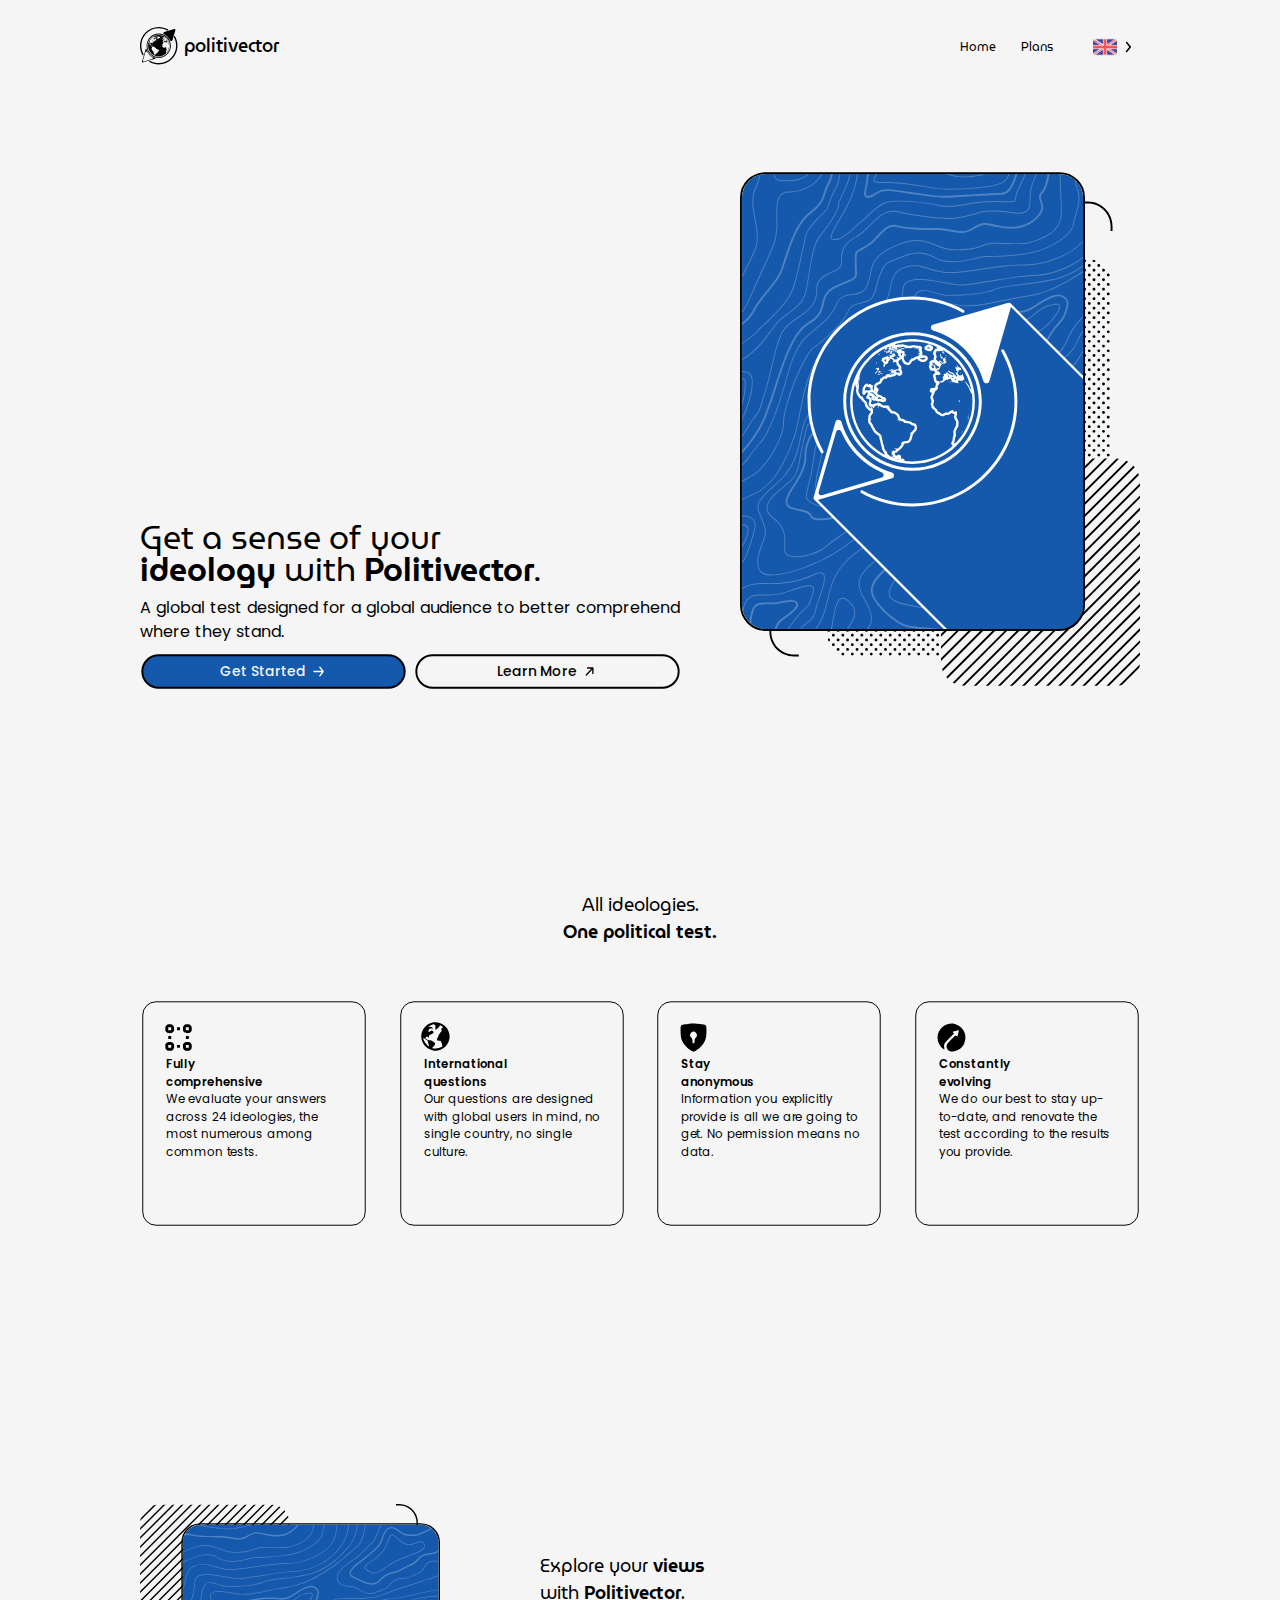
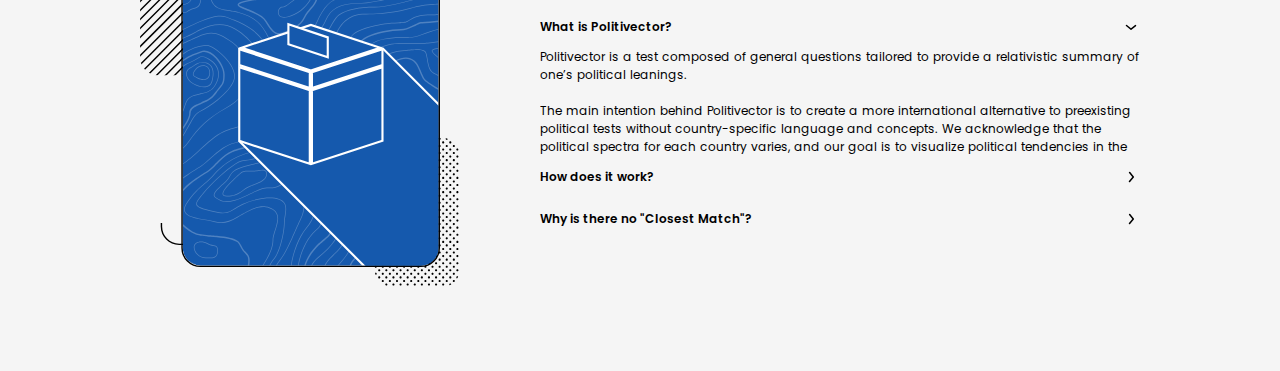
==== index.html @ 49229de6 "added info section" ====
<!DOCTYPE html>
<html lang="en">
<head>
    <meta charset="UTF-8">
    <title>Politivector</title>
    
    <link rel="stylesheet" href="/stylesheets/reset.css">
    <link rel="stylesheet" href="/stylesheets/fonts.css">
    <link rel="stylesheet" href="/stylesheets/index/index.css">
    
    <script src="_scripts/_menu.js" defer></script>
    <script src="_scripts/_language.js" defer></script>
    <script src="_scripts/_variant_font.js" defer></script>
    <script src="_scripts/_accordion.js" defer></script>
</head>
<body>
    <div class="grid-container">
        <header id="nav">
            <div id="logo-container">
                <svg id="home-icon" viewBox="0 0 275 275" fill="var(--clr-text-primary)"
                     xmlns="http://www.w3.org/2000/svg">
                    <g id="rim">
                        <path d="M274.854 137.427C274.854 213.326 213.326 274.854 137.427 274.854C112.43 274.854 88.9926 268.18 68.7981 256.517C65.851 254.815 66.4813 250.524 69.7489 249.573L72.794 248.686C73.8338 248.383 74.9503 248.518 75.8983 249.042C94.1391 259.119 115.113 264.854 137.427 264.854C207.803 264.854 264.854 207.803 264.854 137.427C264.854 115.062 259.092 94.0434 248.973 75.7735C248.447 74.8247 248.312 73.7065 248.615 72.6651L249.5 69.6244C250.451 66.3586 254.739 65.7264 256.443 68.6701C268.152 88.8935 274.854 112.378 274.854 137.427Z"
                        />
                        <path d="M25.149 204.878C24.1967 208.148 19.8997 208.776 18.2017 205.822C6.6223 185.681 0 162.327 0 137.427C0 61.5281 61.5281 0 137.427 0C162.38 0 185.78 6.65047 205.951 18.2756C208.9 19.9758 208.272 24.2697 205.002 25.2215L201.954 26.1091C200.915 26.4115 199.8 26.2777 198.853 25.7555C180.636 15.7138 159.699 10 137.427 10C67.051 10 10 67.051 10 137.427C10 159.648 15.6877 180.54 25.6866 198.728C26.2069 199.674 26.3399 200.788 26.0379 201.825L25.149 204.878Z"
                        />
                        <path fill-rule="evenodd" clip-rule="evenodd"
                              d="M48.5915 162.725C47.6687 159.499 42.2728 159.198 41.3348 162.419L13.811 256.95C13.1337 259.276 15.2913 261.434 17.6175 260.756L112.014 233.272C115.227 232.336 114.939 226.981 111.724 226.051C81.283 217.243 57.309 193.204 48.5915 162.725ZM29.0572 252.948C24.5116 254.272 20.2956 250.056 21.6191 245.51L39.2903 184.818C40.9577 179.091 49.8751 178.775 52.7611 183.995C61.5462 199.884 74.6709 213.036 90.5382 221.856C95.7418 224.748 95.414 233.628 89.698 235.292L29.0572 252.948Z"
                        />
                        <path d="M237.465 98.3105C235.632 104.606 223.774 104.302 220.993 98.3644C211.834 78.807 196.025 62.985 176.477 53.8084C170.558 51.0296 170.274 39.2986 176.552 37.4705L251.969 15.5118C256.515 14.1883 260.731 18.4043 259.407 22.9499L237.465 98.3105Z"
                        />
                    </g>
                    <path d="M178.393 79.4685C178.355 79.4379 178.419 79.354 178.536 79.2819C178.652 79.2098 178.782 79.2028 178.825 79.2663C178.867 79.3297 179.183 79.5042 179.526 79.6538C179.98 79.8517 180.147 80.0083 180.138 80.2279C180.132 80.3941 180.093 80.4476 180.053 80.3465C180.012 80.2457 179.846 80.163 179.683 80.163C179.446 80.163 178.875 79.8555 178.393 79.4685Z"
                    />
                    <path d="M181.316 80.7503C181.24 80.7503 181.178 80.6842 181.178 80.6035C181.178 80.5227 181.281 80.4567 181.406 80.4567C181.532 80.4567 181.594 80.5227 181.545 80.6035C181.495 80.6842 181.392 80.7503 181.316 80.7503Z"
                    />
                    <path d="M183.485 82.2177C183.387 82.2172 183.108 82.0544 182.866 81.8559C182.399 81.4733 182.535 81.3733 183.144 81.651C183.542 81.8321 183.774 82.2188 183.485 82.2177Z"
                    />
                    <path d="M179.817 81.8666C179.768 81.9154 179.641 81.9207 179.535 81.8782C179.418 81.8314 179.453 81.7966 179.624 81.7896C179.779 81.7832 179.865 81.8179 179.817 81.8666Z"
                    />
                    <path d="M200.534 99.4321C200.442 99.3407 200.417 99.1499 200.477 99.0013C200.574 98.7614 200.598 98.7699 200.72 99.0862C200.875 99.4887 200.775 99.6737 200.534 99.4321Z"
                    />
                    <path d="M202.219 99.9772C202.142 100.061 201.289 99.1634 201.29 98.9994C201.291 98.9345 201.514 99.1126 201.786 99.3952C202.059 99.6778 202.254 99.9397 202.219 99.9772Z"
                    />
                    <path d="M197.326 101.744C197.245 101.744 197.179 101.645 197.179 101.524C197.179 101.22 197.317 101.248 197.639 101.62C197.97 102.002 197.988 102.185 197.693 102.185C197.572 102.185 197.473 102.086 197.473 101.964C197.473 101.843 197.407 101.744 197.326 101.744Z"
                    />
                    <path d="M197.326 103.359C197.245 103.359 197.179 103.293 197.179 103.212C197.179 103.132 197.245 103.065 197.326 103.065C197.407 103.065 197.473 103.132 197.473 103.212C197.473 103.293 197.407 103.359 197.326 103.359Z"
                    />
                    <path d="M181.111 112.168C180.785 112.168 180.755 112.135 180.915 111.954C181.127 111.714 181.35 111.731 181.438 111.993C181.472 112.098 181.343 112.168 181.111 112.168Z"
                    />
                    <path d="M203.74 112.275C203.703 112.418 203.67 112.337 203.667 112.094C203.664 111.852 203.694 111.735 203.735 111.835C203.775 111.934 203.777 112.132 203.74 112.275Z"
                    />
                    <path d="M199.69 113.783C199.46 113.783 199.48 112.503 199.711 112.42C199.992 112.32 200.016 112.407 199.845 112.898C199.758 113.147 199.724 113.448 199.77 113.567C199.816 113.685 199.78 113.783 199.69 113.783Z"
                    />
                    <path d="M183.307 113.289C182.98 113.616 182.646 113.532 182.646 113.122C182.646 112.866 182.726 112.755 182.91 112.755C183.327 112.755 183.547 113.049 183.307 113.289Z"
                    />
                    <path d="M184.771 113.583C184.343 113.385 184.315 113.224 184.664 112.959C184.966 112.73 185.728 112.689 185.728 112.902C185.728 112.983 185.625 113.049 185.5 113.049C185.374 113.049 185.313 113.118 185.365 113.202C185.418 113.286 185.386 113.444 185.296 113.553C185.167 113.708 185.054 113.714 184.771 113.583Z"
                    />
                    <path d="M195.918 114.662C195.838 114.742 195.716 114.651 195.615 114.436C195.425 114.034 195.574 113.954 195.863 114.303C195.976 114.438 195.997 114.583 195.918 114.662Z"
                    />
                    <path d="M195.52 137.173C195.079 136.824 194.941 136.439 195.13 136.087C195.353 135.67 195.713 135.743 195.903 136.245C196.032 136.589 196.158 136.685 196.477 136.685C196.815 136.685 196.885 136.749 196.885 137.052C196.885 137.26 196.801 137.419 196.69 137.419C196.583 137.419 196.407 137.582 196.301 137.781C196.088 138.179 195.858 138.145 195.858 137.715C195.858 137.564 195.706 137.32 195.52 137.173Z"
                    />
                    <path d="M210.971 143.438C210.906 143.075 210.848 142.629 210.842 142.447C210.836 142.266 210.898 142.117 210.978 142.117C211.064 142.117 211.117 142.533 211.107 143.108C211.089 144.078 211.086 144.085 210.971 143.438Z"
                    />
                    <path d="M208.194 147.891C208.191 147.716 208.229 147.469 208.278 147.341C208.384 147.065 208.632 147.03 208.624 147.292C208.621 147.393 208.525 147.641 208.409 147.843C208.208 148.194 208.199 148.196 208.194 147.891Z"
                    />
                    <path d="M207.675 150.433C207.447 150.661 207.39 150.531 207.544 150.13C207.645 149.868 207.896 149.815 207.896 150.055C207.896 150.142 207.796 150.312 207.675 150.433Z"
                    />
                    <path d="M207.015 152.761C207.095 152.711 207.171 152.492 207.184 152.275L207.206 151.88L207.269 152.304C207.308 152.565 207.243 152.815 207.1 152.959C206.96 153.098 206.868 153.123 206.868 153.021C206.868 152.928 206.934 152.811 207.015 152.761Z"
                    />
                    <path d="M206.698 156.854C206.792 156.126 206.868 155.25 206.868 154.908C206.868 154.505 206.923 154.319 207.024 154.381C207.121 154.441 207.172 155.074 207.16 156.042C207.148 156.902 207.186 158.14 207.244 158.793C207.334 159.819 207.316 159.994 207.108 160.073C206.901 160.153 206.868 160.036 206.868 159.228C206.868 158.649 206.803 158.269 206.698 158.234C206.57 158.191 206.57 157.856 206.698 156.854Z"
                    />
                    <path d="M207.907 159C207.837 159 207.742 158.901 207.696 158.78C207.649 158.659 207.668 158.56 207.738 158.56C207.807 158.56 207.902 158.659 207.949 158.78C207.995 158.901 207.976 159 207.907 159Z"
                    />
                    <path d="M208.042 161.936C208.123 161.936 208.189 161.56 208.189 161.1C208.189 160.518 208.236 160.31 208.342 160.416C208.577 160.65 208.204 162.787 207.732 163.918C207.665 164.08 207.592 164.471 207.569 164.788C207.545 165.124 207.442 165.392 207.322 165.432C207.169 165.482 207.145 165.427 207.228 165.223C207.29 165.071 207.354 164.814 207.37 164.652C207.454 163.775 207.657 162.801 207.768 162.732C207.838 162.689 207.896 162.492 207.896 162.295C207.896 162.098 207.962 161.936 208.042 161.936Z"
                    />
                    <path d="M205.62 161.696C205.339 161.804 205.341 161.596 205.624 161.048C205.863 160.586 206.134 160.473 206.134 160.835C206.134 160.957 206.068 161.056 205.987 161.056C205.906 161.056 205.84 161.181 205.84 161.334C205.84 161.486 205.741 161.649 205.62 161.696Z"
                    />
                    <path d="M202.777 170.55C202.887 170.435 203.073 170.202 203.19 170.034C203.307 169.865 203.43 169.753 203.462 169.786C203.495 169.818 203.34 170.082 203.119 170.372C202.898 170.663 202.685 170.868 202.646 170.83C202.607 170.791 202.666 170.665 202.777 170.55Z"
                    />
                    <path d="M199.876 175.59C199.43 175.59 199.438 175.48 199.921 174.975C200.137 174.75 200.336 174.587 200.362 174.614C200.389 174.64 200.369 174.871 200.318 175.126C200.245 175.49 200.15 175.59 199.876 175.59Z"
                    />
                    <path d="M194.21 176.03C194.036 176.03 194.074 175.749 194.28 175.516C194.487 175.28 194.977 175.223 194.977 175.435C194.977 175.583 194.401 176.03 194.21 176.03Z"
                    />
                    <path d="M198.241 177.058C197.932 177.058 198.136 176.321 198.539 175.981C198.771 175.784 198.875 175.761 198.92 175.895C199.01 176.165 198.489 177.058 198.241 177.058Z"
                    />
                    <path d="M95.2776 78.4013C95.5773 78.4013 95.7998 78.2996 95.9196 78.1077C96.1642 77.716 96.2091 77.7371 96.153 78.2178C96.1086 78.5973 96.1388 78.6205 96.6563 78.6048C96.9591 78.5955 97.2068 78.6377 97.2068 78.6982C97.2068 78.803 96.8499 78.8993 95.7741 79.0852C95.5109 79.1307 95.2574 79.2298 95.2106 79.3055C95.1576 79.3913 95.061 79.3911 94.955 79.3051C94.8612 79.2292 94.663 79.1433 94.5144 79.1145C94.2558 79.0642 94.2565 79.048 94.5318 78.7316C94.715 78.5208 94.9849 78.4013 95.2776 78.4013Z"
                    />
                    <path d="M91.9219 90.0954C91.9219 89.5916 92.2883 88.6894 92.5711 88.4967C93.0805 88.1497 93.2682 88.6686 92.894 89.3895C92.7828 89.6038 92.6064 89.9609 92.5022 90.1829C92.2361 90.7498 91.9219 90.7024 91.9219 90.0954Z"
                    />
                    <path d="M92.6559 95.7885C92.9385 95.7421 93.5331 95.6144 93.9771 95.5049C95.3124 95.1754 95.4452 95.2299 95.4452 96.1077C95.4452 96.6343 95.4943 96.7526 95.7134 96.7526C95.9571 96.7526 95.9679 96.819 95.8321 97.4817C95.6706 98.2699 95.4324 98.4806 95.0899 98.1381C94.9331 97.9813 94.7082 97.9477 94.2782 98.0164C93.7826 98.0956 93.6835 98.0705 93.6835 97.8663C93.6835 97.3805 93.1668 97.0186 92.538 97.0642C92.2152 97.0873 91.862 97.0371 91.7531 96.9523C91.644 96.8676 91.4228 96.7504 91.2613 96.6918C91 96.5973 91.0321 96.5465 91.5549 96.2294C91.8779 96.0334 92.3733 95.8351 92.6559 95.7885Z"
                    />
                    <path d="M91.9218 100.244C91.9221 99.9949 92.8061 99.2688 93.5436 98.9121L93.5667 98.9009C94.1998 98.5948 94.3951 98.5004 94.5258 98.5565C94.5841 98.5814 94.6296 98.6363 94.6953 98.7156L94.7006 98.7219C94.837 98.8861 94.8042 98.9934 94.5441 99.2358C94.3634 99.4042 94.1267 99.542 94.0185 99.542C93.9102 99.542 93.5028 99.8558 93.1133 100.239C92.583 100.762 92.3824 101.082 92.3147 101.516C92.2067 102.211 91.7287 102.73 91.0778 102.86C90.6209 102.951 90.6007 102.936 90.6007 102.497C90.6007 102.244 90.6667 102.038 90.7475 102.038C90.8282 102.038 90.8943 101.918 90.8943 101.771C90.8943 101.624 91.1255 101.244 91.408 100.927C91.6905 100.609 91.9218 100.302 91.9218 100.244Z"
                    />
                    <path d="M95.164 99.7894C95.0764 99.7018 95.0047 99.4782 95.0047 99.2924C95.0047 98.7644 95.7523 98.8278 96.1993 99.3939C96.5396 99.8246 96.9132 99.9789 96.9132 99.6888C96.9132 99.4478 97.6084 99.5228 97.7049 99.7743C97.9647 100.452 97.5926 101.427 97.1404 101.253C96.9897 101.196 96.9058 100.954 96.8912 100.538C96.8774 100.141 96.8473 100.05 96.8101 100.291C96.7775 100.502 96.5233 100.895 96.2449 101.164C95.9664 101.434 95.7388 101.717 95.7388 101.792C95.7388 101.991 95.135 102.485 94.9967 102.4C94.9322 102.36 94.9407 102.114 95.0156 101.853C95.2029 101.2 95.1985 101.189 94.7845 101.268C94.3945 101.342 94.2716 101.097 94.6301 100.96C94.9663 100.831 95.3544 99.9798 95.164 99.7894Z"
                    />
                    <path d="M98.6509 102.301C99.1101 102.461 99.8492 102.375 99.8492 102.162C99.8492 102.087 99.9404 102.111 100.052 102.216C100.308 102.454 100.067 102.848 99.4781 103.153C98.9358 103.435 98.6818 103.412 98.3718 103.055C98.1818 102.836 97.9715 102.764 97.6206 102.798C97.2693 102.832 97.1334 102.785 97.1334 102.631C97.1334 102.331 98.1218 102.117 98.6509 102.301Z"
                    />
                    <path d="M94.234 103.436C94.5369 103.39 95.0158 103.296 95.2983 103.227C95.5809 103.159 95.8486 103.094 95.8929 103.084C95.9372 103.074 96.0459 103.138 96.1341 103.226C96.2501 103.342 96.3776 103.342 96.5949 103.225C96.8028 103.114 96.9246 103.112 96.9902 103.218C97.1307 103.446 96.7778 103.8 96.4108 103.8C96.2349 103.8 96.0283 103.859 95.9516 103.933C95.875 104.006 95.4819 104.083 95.0781 104.104C93.8817 104.165 93.6835 104.123 93.6835 103.806C93.6835 103.587 93.814 103.499 94.234 103.436Z"
                    />
                    <path d="M105.281 74.8779C105.2 74.8779 105.134 74.8118 105.134 74.731C105.134 74.6503 105.2 74.5842 105.281 74.5842C105.362 74.5842 105.428 74.6503 105.428 74.731C105.428 74.8118 105.362 74.8779 105.281 74.8779Z"
                    />
                    <path d="M138.752 70.3667C139.115 70.3667 139.264 70.3953 139.082 70.4304C138.9 70.4653 138.603 70.4653 138.421 70.4304C138.24 70.3953 138.388 70.3667 138.752 70.3667Z"
                    />
                    <path d="M111.96 75.9055C111.839 75.9055 111.74 75.8395 111.74 75.7587C111.74 75.678 111.839 75.6119 111.96 75.6119C112.081 75.6119 112.181 75.678 112.181 75.7587C112.181 75.8395 112.081 75.9055 111.96 75.9055Z"
                    />
                    <path fill-rule="evenodd" clip-rule="evenodd"
                          d="M137.427 215.418C180.5 215.418 215.418 180.5 215.418 137.427C215.418 94.3534 180.5 59.4355 137.427 59.4355C94.3535 59.4355 59.4355 94.3534 59.4355 137.427C59.4355 180.5 94.3535 215.418 137.427 215.418ZM210.702 157.634C209.571 161.745 208.103 165.717 206.33 169.519C206.142 169.803 206.014 169.991 205.992 170.011C205.853 170.142 205.554 170.659 205.293 171.222C205.152 171.525 204.987 171.773 204.925 171.773C204.863 171.773 204.813 171.869 204.813 171.987C204.813 172.187 204.666 172.715 204.513 173.155C203.795 174.499 203.038 175.819 202.244 177.114L202.17 177.205C201.807 177.649 201.476 178.045 201.436 178.086C201.396 178.126 201.263 178.357 201.143 178.599C201.022 178.842 200.883 179.073 200.834 179.113C200.785 179.154 200.622 179.451 200.472 179.774C200.406 179.915 200.323 180.07 200.238 180.212C200.143 180.352 200.047 180.49 199.952 180.629L199.936 180.646C199.807 180.786 199.699 180.945 199.678 181.021C199.58 181.161 199.482 181.3 199.383 181.439C199.296 181.537 199.195 181.646 199.087 181.756C198.764 182.085 198.5 182.385 198.5 182.422C198.5 182.459 198.263 182.737 197.973 183.04C197.682 183.343 197.27 183.822 197.057 184.105C196.843 184.387 196.568 184.718 196.445 184.839C196.322 184.96 196.035 185.31 195.807 185.616C195.342 186.24 194.241 187.335 194.077 187.335C194.018 187.335 193.882 187.424 193.773 187.532C193.436 187.869 192.352 188.509 192.117 188.509C191.995 188.509 191.894 188.575 191.894 188.656C191.894 188.737 191.729 188.803 191.527 188.803C191.325 188.803 191.16 188.857 191.16 188.924C191.16 188.99 190.874 189.187 190.524 189.362C190.175 189.536 189.74 189.808 189.558 189.966C189.377 190.124 189.134 190.217 189.02 190.173C188.781 190.081 188.739 189.599 188.958 189.463C189.039 189.414 189.105 189.252 189.105 189.103C189.105 188.955 189.204 188.796 189.325 188.75C189.446 188.703 189.545 188.531 189.545 188.367C189.545 188.203 189.611 188.069 189.692 188.069C189.773 188.069 189.839 187.945 189.839 187.793C189.839 187.641 189.949 187.262 190.083 186.949C190.219 186.633 190.346 185.891 190.369 185.279C190.422 183.87 190.568 182.93 190.735 182.93C190.807 182.93 190.867 182.758 190.867 182.546C190.867 182.084 191.33 180.728 191.488 180.728C191.55 180.728 191.601 180.6 191.601 180.443C191.601 180.286 191.667 180.117 191.747 180.068C191.932 179.953 191.941 178.926 191.758 178.739C191.683 178.662 191.591 178.071 191.553 177.425C191.514 176.779 191.436 176.037 191.379 175.775C191.298 175.406 191.372 175.096 191.712 174.381C192.138 173.487 192.416 172.864 192.829 171.883L192.977 171.53C193.067 171.318 193.162 171.091 193.231 170.929C193.343 170.666 193.484 170.451 193.545 170.451C193.606 170.451 193.656 170.381 193.656 170.294C193.656 170.208 193.738 170.045 193.839 169.932C194.275 169.446 194.39 169.28 194.39 169.136C194.39 169.052 194.441 168.983 194.505 168.983C194.709 168.983 195.012 167.673 194.921 167.184C194.66 165.793 194.657 165.643 194.887 165.197C195.178 164.636 195.181 164.371 194.912 163.132C194.796 162.596 194.618 161.76 194.518 161.276C194.332 160.378 194.073 159.835 193.644 159.441C193.512 159.32 193.357 159.072 193.3 158.89C193.242 158.708 193.148 158.56 193.09 158.56C192.601 158.56 192.135 156.255 192.475 155.516C192.559 155.333 192.694 155.034 192.776 154.853C192.857 154.671 192.91 154.324 192.893 154.082C192.877 153.84 192.949 153.07 193.053 152.372C193.195 151.416 193.2 151.025 193.075 150.791C192.983 150.619 192.948 150.414 192.997 150.335C193.046 150.256 192.944 150.192 192.77 150.192C192.577 150.192 192.424 150.077 192.377 149.898C192.295 149.585 191.91 149.516 191.488 149.739C190.774 150.116 190.116 150.338 189.717 150.338C189.366 150.338 189.225 150.242 189.042 149.875C188.915 149.621 188.811 149.313 188.811 149.191C188.811 148.847 187.923 148.136 187.5 148.141C187.293 148.143 186.995 148.243 186.838 148.361C186.681 148.48 186.371 148.577 186.149 148.577C185.927 148.577 185.705 148.643 185.655 148.724C185.605 148.804 185.465 148.87 185.343 148.87C185.221 148.87 184.903 149.102 184.637 149.384C184.37 149.667 184.076 149.898 183.983 149.898C183.802 149.898 182.621 150.604 182.499 150.785C182.458 150.845 182.16 151.031 181.837 151.2C181.406 151.424 181.101 151.482 180.699 151.417C180.397 151.368 180.15 151.262 180.15 151.182C180.15 151.088 180.085 151.09 179.966 151.186C179.866 151.269 179.439 151.33 179.018 151.323C178.365 151.312 177.626 151.529 177.361 151.81C177.32 151.853 177.006 152.012 176.663 152.163C176.32 152.315 176.04 152.494 176.04 152.563C176.04 152.631 175.94 152.687 175.819 152.687C175.698 152.687 175.599 152.753 175.599 152.834C175.599 153.27 173.831 152.79 173.167 152.174C172.744 151.781 172.383 151.54 171.423 151.01C171.266 150.923 170.998 150.719 170.827 150.556C170.656 150.393 170.174 150.167 169.757 150.053C169.102 149.875 168.977 149.78 168.838 149.358C168.749 149.09 168.616 148.87 168.541 148.87C168.467 148.87 168.406 148.65 168.406 148.38C168.406 147.811 167.826 146.976 167.158 146.582C166.916 146.439 166.611 146.202 166.48 146.055C166.35 145.908 166.18 145.787 166.104 145.787C166.027 145.787 165.816 145.523 165.634 145.2C165.402 144.787 165.206 144.613 164.974 144.613C164.451 144.613 163.855 143.886 163.855 143.247C163.855 142.948 163.921 142.704 164.002 142.704C164.082 142.704 164.149 142.605 164.149 142.484C164.149 142.363 164.082 142.264 164.002 142.264C163.921 142.264 163.855 142.137 163.855 141.981C163.855 141.825 163.69 141.568 163.488 141.409C163.144 141.138 162.981 140.649 163.236 140.649C163.493 140.649 163.855 139.756 163.855 139.122C163.855 138.75 163.913 138.447 163.985 138.447C164.056 138.447 164.158 138.001 164.211 137.456C164.264 136.911 164.343 136.283 164.387 136.061C164.45 135.739 164.411 135.657 164.196 135.657C163.794 135.657 163.473 134.84 163.671 134.317C163.804 133.963 163.771 133.834 163.437 133.392C163.223 133.11 162.965 132.876 162.864 132.873C162.562 132.864 162.654 132.018 163.03 131.344C163.223 130.999 163.426 130.444 163.483 130.11C163.542 129.757 163.795 129.239 164.086 128.873C164.378 128.506 164.587 128.076 164.587 127.842C164.59 127.211 164.927 126.063 165.181 125.821C165.594 125.428 165.91 124.882 165.91 124.562C165.91 124.151 166.548 123.472 166.934 123.472C167.246 123.472 168.699 122.151 168.699 121.868C168.699 121.781 168.749 121.71 168.809 121.709C169.151 121.706 169.452 120.175 169.132 120.068C169.047 120.04 168.976 119.611 168.974 119.113C168.968 117.831 169.528 116.669 170.382 116.194C170.872 115.921 171.19 115.351 171.277 114.59C171.452 113.056 171.539 112.954 172.223 113.489C172.591 113.777 173.114 113.87 173.302 113.682C173.358 113.626 173.875 113.554 174.452 113.521C175.388 113.467 175.893 113.276 175.893 112.975C175.893 112.796 176.313 112.461 176.538 112.461C176.662 112.461 176.842 112.314 176.938 112.134C177.035 111.954 177.186 111.739 177.274 111.657C177.505 111.441 178.507 110.993 178.76 110.993C178.879 110.993 178.976 110.927 178.976 110.846C178.976 110.766 179.064 110.7 179.173 110.7C179.282 110.7 179.58 110.595 179.835 110.468C180.122 110.325 180.46 110.272 180.719 110.328C181.033 110.398 181.243 110.334 181.561 110.073C181.817 109.864 182.212 109.713 182.556 109.693C183.191 109.656 183.618 109.473 184.005 109.07C184.283 108.78 184.655 108.832 184.954 109.201C185.113 109.398 185.144 109.396 185.226 109.181C185.397 108.736 185.597 108.927 185.5 109.442C185.419 109.877 185.469 110.009 185.861 110.392C186.335 110.855 186.468 111.517 186.15 111.834C186.054 111.93 186.026 112.164 186.084 112.394C186.169 112.732 186.241 112.777 186.587 112.708C186.878 112.65 187.037 112.701 187.157 112.893C187.248 113.039 187.542 113.201 187.81 113.253L187.819 113.255C188.029 113.295 188.159 113.32 188.289 113.33C188.501 113.345 188.716 113.319 189.279 113.251L189.295 113.249C190.137 113.148 190.867 113.402 190.867 113.798C190.867 113.977 191.006 114.1 191.27 114.157C191.492 114.205 191.812 114.299 191.981 114.366C192.15 114.434 192.371 114.438 192.472 114.376C192.656 114.262 193.688 114.5 193.891 114.703C193.95 114.762 194.147 114.81 194.329 114.81C194.574 114.81 194.684 114.701 194.753 114.389C194.853 113.932 194.721 113.195 194.539 113.195C194.305 113.195 194.252 112.284 194.457 111.792C194.748 111.097 195.297 110.859 195.851 111.186C196.082 111.322 196.541 111.434 196.871 111.434C197.202 111.434 197.473 111.5 197.473 111.58C197.473 111.776 198.163 111.77 198.285 111.573C198.337 111.488 198.556 111.432 198.77 111.448C199.797 111.526 200.262 111.437 200.262 111.161C200.262 110.712 200.948 110.077 201.309 110.192C201.707 110.318 202.317 109.993 202.317 109.654C202.317 109.51 202.257 109.24 202.184 109.055C202.11 108.869 201.941 108.321 201.808 107.837C201.675 107.352 201.504 106.841 201.428 106.701C201.352 106.561 201.289 106.277 201.289 106.07C201.289 105.863 201.058 105.333 200.776 104.891C200.493 104.449 200.262 104.023 200.262 103.944C200.262 103.864 200.196 103.8 200.115 103.8C200.034 103.8 199.968 103.634 199.968 103.432C199.968 103.231 199.912 103.065 199.844 103.065C199.599 103.065 199.234 103.61 199.234 103.977C199.234 104.449 198.956 104.68 198.574 104.526C198.082 104.327 197.473 104.366 197.473 104.595C197.473 104.709 197.555 104.833 197.656 104.871C197.791 104.921 197.771 105.01 197.584 105.207C197.384 105.416 197.289 105.436 197.151 105.298C197.053 105.201 196.788 105.121 196.562 105.121C196.336 105.121 196.151 105.049 196.151 104.962C196.151 104.874 196.069 104.83 195.969 104.863C195.76 104.933 195.518 104.723 195.377 104.35C195.324 104.209 195.186 104.093 195.071 104.093C194.956 104.093 194.821 103.931 194.771 103.732C194.674 103.342 194.197 102.796 193.728 102.537C193.567 102.448 193.416 102.214 193.392 102.016C193.357 101.726 193.445 101.62 193.856 101.458C194.394 101.247 194.669 100.652 194.295 100.508C193.949 100.376 194.078 100.141 194.621 99.914C194.909 99.7936 195.106 99.6316 195.058 99.5541C195.01 99.4764 195.011 99.16 195.061 98.8508C195.182 98.0933 195.556 97.9224 196.656 98.1218C197.473 98.2699 197.497 98.2643 197.932 97.8292C198.321 97.4397 198.363 97.3197 198.274 96.8438C198.142 96.1447 197.376 95.3553 196.604 95.1239C196.274 95.0251 196.005 94.8889 196.005 94.8209C196.005 94.7529 195.872 94.6973 195.711 94.6973C195.549 94.6973 195.417 94.6312 195.417 94.5505C195.417 94.4697 195.214 94.4037 194.967 94.4037C194.529 94.4037 194.057 94.1 194.124 93.861C194.197 93.5956 193.765 92.6419 193.571 92.6419C193.429 92.6419 193.362 92.4721 193.362 92.1102C193.362 91.654 193.331 91.6043 193.142 91.7611C193.021 91.8616 192.922 92.13 192.922 92.3576C192.922 92.5853 192.856 92.8122 192.775 92.8621C192.694 92.9121 192.628 93.1017 192.628 93.2838C192.628 93.6731 193.511 94.5778 193.614 94.2935C193.719 94.0039 193.949 94.0798 193.949 94.4037C193.949 94.5651 193.883 94.6973 193.803 94.6973C193.722 94.6973 193.653 94.9451 193.65 95.2478L193.645 95.7984L193.32 95.4093C193.141 95.1954 192.864 94.9965 192.704 94.9674C192.513 94.9326 192.413 94.7965 192.411 94.5678C192.408 94.2523 192.341 94.2193 191.674 94.2022C191.089 94.1873 190.951 94.2281 190.996 94.4037C191.027 94.5248 191.099 94.8602 191.155 95.149C191.212 95.4378 191.317 95.7681 191.388 95.8831C191.46 95.998 191.527 96.3129 191.536 96.5829C191.546 96.8527 191.619 97.117 191.698 97.1702C191.915 97.3152 192.089 97.8124 192.052 98.184C192.034 98.3658 192.091 98.5143 192.177 98.5143C192.264 98.5143 192.335 98.6543 192.335 98.8253C192.335 99.1136 193.136 99.9748 193.409 99.9801C193.476 99.9814 193.626 100.078 193.743 100.196C193.93 100.382 193.919 100.429 193.659 100.568C193.496 100.655 193.362 100.857 193.362 101.015C193.362 101.254 193.261 101.304 192.775 101.304C192.12 101.304 191.399 101.822 191.751 102.04C191.853 102.103 191.895 102.264 191.844 102.396C191.771 102.589 191.692 102.606 191.456 102.479C191.226 102.356 191.16 102.366 191.16 102.524C191.16 102.779 191.654 103.359 191.872 103.359C191.962 103.359 192.077 103.524 192.127 103.726C192.202 104.025 192.31 104.093 192.703 104.093C193.113 104.093 193.211 104.163 193.348 104.555L193.363 104.599C193.477 104.925 193.52 105.048 193.478 105.093C193.451 105.123 193.389 105.121 193.289 105.121C193.168 105.121 193.069 105.187 193.069 105.268C193.069 105.348 193.128 105.414 193.202 105.414C193.275 105.414 193.302 105.54 193.262 105.693C193.222 105.846 193.261 106.106 193.349 106.27C193.493 106.54 193.467 106.568 193.081 106.557C192.791 106.549 192.595 106.435 192.47 106.2C192.368 106.01 192.197 105.855 192.09 105.855C191.979 105.855 191.894 105.695 191.894 105.488C191.894 105.286 191.812 105.119 191.711 105.116C191.61 105.114 191.131 104.751 190.646 104.31C190.162 103.87 189.65 103.471 189.509 103.424C189.368 103.378 189.212 103.179 189.163 102.982C189.113 102.786 189.014 102.625 188.942 102.625C188.87 102.625 188.811 102.488 188.811 102.321C188.811 101.916 188.554 101.68 187.852 101.441C187.532 101.332 187.204 101.197 187.123 101.142C187.042 101.087 186.596 100.964 186.132 100.869C185.668 100.774 185.178 100.585 185.043 100.45C184.866 100.274 184.781 100.256 184.738 100.386C184.692 100.523 184.627 100.516 184.469 100.359C184.354 100.244 184.26 100.108 184.26 100.056C184.26 99.9088 183.857 99.542 183.696 99.542C183.616 99.542 183.512 99.4595 183.465 99.3585C183.397 99.2117 183.362 99.2117 183.294 99.3585C183.149 99.6696 182.803 99.5617 182.706 99.175C182.609 98.7909 182.527 98.7501 182.144 98.8971C181.888 98.9953 181.826 99.6187 182.058 99.7622C182.139 99.8121 182.205 99.9767 182.205 100.128C182.205 100.434 182.922 101.01 183.302 101.01C183.437 101.01 183.841 101.318 184.202 101.694C184.802 102.321 184.919 102.38 185.585 102.393C186.162 102.405 186.36 102.476 186.543 102.737C186.675 102.926 186.926 103.065 187.133 103.065C187.332 103.065 187.609 103.124 187.749 103.195C187.889 103.266 188.185 103.41 188.408 103.514C188.63 103.617 188.811 103.803 188.811 103.927C188.811 104.102 188.772 104.113 188.635 103.976C188.538 103.879 188.307 103.8 188.121 103.8C187.835 103.8 187.784 103.876 187.784 104.303C187.784 104.714 187.845 104.815 188.114 104.854C188.35 104.887 188.457 105.015 188.491 105.304C188.518 105.544 188.466 105.708 188.363 105.708C188.183 105.708 187.35 104.837 187.346 104.644C187.344 104.583 187.216 104.534 187.06 104.534C186.904 104.534 186.678 104.434 186.557 104.313C186.436 104.192 186.174 104.093 185.975 104.093C185.776 104.093 185.575 103.994 185.528 103.873C185.478 103.742 185.257 103.653 184.982 103.653C184.549 103.653 183.365 103.124 183.257 102.882C183.23 102.821 183.12 102.772 183.012 102.772C182.652 102.772 181.957 102.282 181.62 101.79C181.373 101.43 181.177 101.304 180.865 101.304C180.633 101.304 180.444 101.233 180.444 101.147C180.444 100.83 179.784 101.078 179.736 101.413C179.71 101.594 179.575 101.825 179.435 101.926C179.295 102.028 179.091 102.332 178.982 102.602C178.802 103.043 178.737 103.084 178.328 103.007C177.268 102.808 177.128 102.794 176.884 102.864C176.742 102.905 176.627 103.033 176.627 103.149C176.627 103.264 176.561 103.359 176.48 103.359C176.226 103.359 176.32 103.945 176.627 104.274C177.053 104.732 176.997 104.941 176.26 105.627C175.882 105.979 175.599 106.374 175.599 106.55C175.599 106.72 175.534 106.88 175.454 106.907C175.375 106.934 175.268 107.26 175.217 107.632C175.135 108.234 175.167 108.346 175.511 108.666L175.898 109.024L175.602 109.342C175.27 109.698 175.227 109.975 175.467 110.215C175.585 110.333 175.544 110.404 175.319 110.475C175.148 110.529 174.901 110.784 174.77 111.04C174.472 111.622 174.322 111.722 173.745 111.725C172.984 111.729 171.782 112.357 171.782 112.752C171.782 112.871 171.666 112.905 171.452 112.847C171.27 112.799 171.077 112.758 171.021 112.757C170.966 112.756 170.884 112.638 170.839 112.495C170.793 112.352 170.526 112.112 170.245 111.96C169.825 111.734 169.695 111.718 169.508 111.873C169.19 112.137 167.944 112.229 167.976 111.986C168.077 111.213 167.948 110.865 167.452 110.572C167.057 110.339 166.938 110.173 166.938 109.853C166.938 109.624 167.007 109.367 167.093 109.282C167.266 109.109 166.993 107.176 166.795 107.176C166.733 107.176 166.6 106.883 166.5 106.525C166.4 106.167 166.226 105.838 166.114 105.795C165.853 105.696 165.846 105.121 166.106 105.121C166.213 105.121 166.381 104.972 166.479 104.789C166.646 104.476 166.758 104.455 168.439 104.417C169.42 104.395 170.302 104.311 170.4 104.23C170.497 104.149 170.633 104.093 170.703 104.105C170.772 104.118 171.135 104.12 171.51 104.11C172.012 104.098 172.217 104.026 172.291 103.836C172.43 103.476 171.9 101.304 171.672 101.304C171.571 101.304 171.489 101.173 171.489 101.013C171.489 100.825 171.359 100.689 171.122 100.63C170.92 100.579 170.755 100.479 170.755 100.407C170.755 100.335 170.691 100.276 170.614 100.276C170.537 100.276 170.309 100.111 170.107 99.909C169.766 99.5676 169.202 99.446 168.259 99.5106C168.062 99.524 167.672 98.9392 167.672 98.6319C167.672 98.5672 167.831 98.5143 168.027 98.5143C168.222 98.5143 168.406 98.4393 168.437 98.3476C168.477 98.2269 168.576 98.2329 168.795 98.3694C169.043 98.5242 169.179 98.5214 169.559 98.3536C170.106 98.1115 170.112 98.0808 169.712 97.6514C169.543 97.4694 169.453 97.2753 169.512 97.2201C169.572 97.1649 169.65 97.2023 169.686 97.3032C169.788 97.5894 170.601 97.531 170.708 97.2298C170.757 97.0885 170.962 96.8257 171.162 96.6457C171.451 96.3869 171.508 96.2275 171.439 95.8807C171.355 95.4627 171.612 94.9909 171.922 94.9909C172.122 94.9909 172.517 93.6121 172.362 93.4567C172.178 93.2729 172.183 92.9355 172.369 92.9355C172.45 92.9355 172.516 93.0346 172.516 93.1558C172.516 93.2769 172.582 93.376 172.663 93.376C172.744 93.376 172.81 93.2108 172.81 93.009C172.81 92.8071 172.744 92.6419 172.663 92.6419C172.36 92.6419 172.531 92.3502 172.887 92.2608C173.091 92.2096 173.326 92.04 173.41 91.8839C173.509 91.6994 173.655 91.6297 173.828 91.6847C174.323 91.8418 174.276 91.2631 173.744 90.6477C173.473 90.3332 173.25 90.0256 173.25 89.9642C173.25 89.9027 173.163 89.8525 173.058 89.8525C172.809 89.8525 172.134 89.1323 172.025 88.7514C171.97 88.5591 172.071 88.3094 172.318 88.0274C172.664 87.6325 172.707 87.6187 172.842 87.8605C172.923 88.0054 173.129 88.2629 173.299 88.4327C173.497 88.6314 173.592 88.8875 173.565 89.1503C173.528 89.4978 173.576 89.5589 173.882 89.5589C174.08 89.5589 174.328 89.6621 174.432 89.7884C174.599 89.9894 174.574 90.0057 174.23 89.9192C174.014 89.865 173.837 89.8797 173.837 89.9518C173.837 90.1459 174.643 90.5866 174.998 90.5866C175.167 90.5866 175.305 90.6526 175.305 90.7334C175.305 91.0072 175.637 90.882 175.985 90.4765C176.176 90.2545 176.333 90.0233 176.333 89.9626C176.333 89.902 176.399 89.8525 176.48 89.8525C176.561 89.8525 176.627 89.944 176.627 90.0556C176.627 90.3195 177.188 90.464 177.521 90.2858C177.664 90.2093 177.932 89.932 178.116 89.6693C178.633 88.935 178.758 88.8366 178.988 88.9827C179.103 89.0549 179.339 89.115 179.514 89.1163C179.793 89.1182 179.832 89.0382 179.832 88.463C179.832 87.9023 179.749 87.7191 179.257 87.197C178.941 86.8611 178.682 86.4624 178.682 86.3109C178.682 86.1594 178.616 86.0355 178.535 86.0355C178.454 86.0355 178.388 85.9364 178.388 85.8152C178.388 85.5351 178.691 85.5329 179.058 85.8105C179.801 86.373 179.971 85.6636 179.254 84.9932C178.764 84.5359 178.095 84.4172 178.095 84.7876C178.095 84.9087 178.029 85.0078 177.948 85.0078C177.747 85.0078 177.764 84.8127 177.985 84.5784C178.131 84.4227 178.131 84.3703 177.985 84.3166C177.737 84.2256 177.752 83.7144 178.011 83.4558C178.126 83.3405 178.423 83.2461 178.672 83.2461C179.087 83.2461 179.122 83.2066 179.122 82.7444C179.122 82.4686 179.205 82.213 179.306 82.1765C179.407 82.14 179.164 82.13 178.767 82.1542C178.31 82.182 177.998 82.2802 177.919 82.4213C177.851 82.544 177.71 82.7302 177.606 82.8351C177.503 82.94 177.376 83.1349 177.326 83.2681C177.271 83.4142 176.983 83.5525 176.6 83.6165C176.251 83.6747 175.925 83.7872 175.875 83.8665C175.817 83.9576 175.66 83.9446 175.447 83.8307C175.15 83.6712 175.139 83.6357 175.355 83.5147C175.489 83.4397 175.599 83.2986 175.599 83.2013C175.599 83.0432 174.763 82.2251 173.882 81.5218C173.662 81.3459 173.539 81.0543 173.494 80.6035C173.459 80.2401 173.322 79.6772 173.191 79.3526C172.941 78.7349 172.356 78.2204 172.254 78.5282C172.223 78.6199 172.105 78.6949 171.99 78.6949C171.644 78.6949 171.741 79.4861 172.133 79.8541C172.443 80.1457 172.484 80.3125 172.484 81.3057C172.484 81.998 172.546 82.4486 172.647 82.4821C172.736 82.512 172.81 82.5976 172.81 82.6723C172.81 82.747 172.986 83.0057 173.201 83.2474C173.474 83.553 173.73 83.6875 174.045 83.6897C174.294 83.6915 174.663 83.8221 174.865 83.9801C175.067 84.1381 175.315 84.2687 175.416 84.2705C175.531 84.2726 175.599 84.4884 175.599 84.8488C175.599 85.1712 175.518 85.4564 175.416 85.4983C175.296 85.5469 175.283 85.6145 175.38 85.694C175.462 85.7606 175.66 86.0795 175.821 86.4025C175.981 86.7255 176.229 87.0966 176.37 87.2271C176.728 87.5577 176.698 88.038 176.313 88.1385C176.054 88.2063 176.015 88.296 176.086 88.6563C176.147 88.9583 176.11 89.1163 175.967 89.1713C175.73 89.2622 174.865 88.561 174.865 88.2783C174.865 88.1752 174.798 88.0908 174.715 88.0908C174.537 88.0908 173.345 87.3316 173.275 87.1732C173.248 87.1126 173.165 87.0631 173.092 87.0631C173.018 87.0631 172.718 86.8376 172.426 86.5619C171.931 86.0951 171.233 85.7412 171.428 86.0556C171.475 86.1323 171.45 86.2748 171.371 86.3722C171.293 86.4696 171.184 86.7585 171.13 87.0141C171.075 87.2698 170.93 87.5175 170.807 87.5646C170.379 87.7291 169.431 87.4729 169.151 87.117C169 86.9259 168.81 86.7695 168.727 86.7695C168.517 86.7695 166.944 85.1214 166.941 84.8977C166.939 84.7968 166.872 84.7142 166.791 84.7142C166.71 84.7142 166.644 84.553 166.644 84.3558C166.644 84.1586 166.71 83.9566 166.791 83.9067C166.872 83.8568 166.938 83.6878 166.938 83.531C166.938 83.3742 167.004 83.2461 167.085 83.2461C167.165 83.2461 167.231 83.155 167.231 83.0438C167.231 82.9326 167.33 82.7594 167.452 82.6588C167.722 82.4345 167.759 81.1907 167.496 81.1907C167.359 81.1907 167.359 81.1515 167.496 81.0145C167.775 80.7349 167.719 80.142 167.418 80.1933C167.277 80.2174 167.157 80.1391 167.147 80.0162C167.137 79.8951 167.11 79.7299 167.086 79.6492C167.063 79.5685 167.025 79.2051 167.001 78.8417C166.978 78.4784 166.95 78.067 166.939 77.9276C166.928 77.7863 166.809 77.6828 166.671 77.694C166.198 77.7319 165.91 77.6664 165.91 77.5204C165.91 77.4397 166.108 77.3736 166.351 77.3736C166.817 77.3736 166.9 77.2481 166.621 76.9686C166.422 76.7698 166.299 75.9055 166.469 75.9055C166.533 75.9055 166.659 75.9791 166.749 76.0689C166.839 76.1588 166.984 76.1879 167.072 76.1337C167.252 76.0221 167.29 75.3754 167.121 75.2812C167.061 75.2474 167.101 75.2425 167.211 75.2706C167.357 75.3079 167.386 75.2221 167.318 74.9529C167.212 74.5283 167.516 74.4395 167.82 74.8062C168.053 75.0875 168.426 74.8269 168.31 74.4634C168.242 74.2501 168.254 74.2466 168.403 74.4374C168.533 74.6038 168.593 74.6127 168.649 74.4741C168.69 74.3733 168.924 74.2906 169.168 74.2906C169.507 74.2906 169.591 74.3439 169.525 74.5164C169.4 74.8431 169.805 74.943 170.182 74.6786C170.385 74.5364 170.662 74.4848 170.932 74.5389C171.167 74.586 171.515 74.5411 171.706 74.4392C171.919 74.3247 172.239 74.2925 172.541 74.3551C172.81 74.4109 173.327 74.4887 173.691 74.528C174.054 74.5674 174.516 74.676 174.718 74.7694C175.095 74.9439 175.746 75.5739 175.746 75.7647C175.746 76.0084 174.982 76.346 174.43 76.346C174.104 76.346 173.837 76.412 173.837 76.4928C173.837 76.5735 174.03 76.6396 174.266 76.6396C174.699 76.6396 175.596 77.0601 175.598 77.2635C175.599 77.324 175.676 77.3736 175.771 77.3736C175.866 77.3736 176.047 77.4679 176.175 77.5831C176.512 77.8879 177.581 77.9519 177.581 77.6673C177.581 77.5332 177.414 77.428 177.155 77.3985C176.92 77.3717 176.632 77.2528 176.513 77.1342C176.324 76.9448 176.34 76.9287 176.646 77.0009C177.149 77.1195 177.475 76.8805 177.223 76.5773C177.118 76.4501 176.968 76.346 176.892 76.346C176.712 76.346 176.333 75.9675 176.333 75.7872C176.333 75.7106 176.228 75.5607 176.1 75.4541C175.888 75.2785 175.888 75.2446 176.096 75.0923C176.299 74.9441 176.285 74.8889 175.977 74.6211C175.785 74.4542 175.506 74.2814 175.357 74.2369C175.207 74.1924 175.3 74.1749 175.562 74.1978C175.825 74.2209 176.04 74.1804 176.04 74.1078C176.04 73.9403 175.66 73.5566 175.494 73.5566C175.425 73.5566 175.244 73.3418 175.091 73.0794C174.938 72.8171 174.695 72.4976 174.551 72.3698C174.407 72.2419 174.248 71.8455 174.197 71.4889C174.165 71.2654 174.125 71.0471 174.079 70.8429C182.319 75.3881 189.624 81.4181 195.635 88.5723C195.566 88.6036 195.508 88.6534 195.483 88.7196C195.443 88.8232 195.577 89.2362 195.78 89.6372C195.984 90.0382 196.15 90.4781 196.151 90.6146C196.151 90.7512 196.217 90.9037 196.298 90.9536C196.379 91.0035 196.445 91.1725 196.445 91.3293C196.445 91.4861 196.504 91.6143 196.576 91.6143C196.648 91.6143 196.746 91.771 196.794 91.9626C196.843 92.1572 197.064 92.3865 197.293 92.4816C197.52 92.5754 197.828 92.8811 197.979 93.1609C198.13 93.4407 198.292 93.6697 198.34 93.6697C198.388 93.6699 198.6 93.8185 198.811 94.0001C199.023 94.1817 199.47 94.5615 199.804 94.8441C200.139 95.1267 200.556 95.6552 200.731 96.0186C200.906 96.3819 201.087 96.7122 201.133 96.7526C201.179 96.793 201.302 96.9912 201.406 97.1931C201.689 97.7437 202.335 98.3998 202.809 98.6756C204.313 101.207 205.673 103.833 206.88 106.543C206.872 106.601 206.868 106.667 206.868 106.736C206.868 106.978 206.934 107.176 207.015 107.176C207.095 107.176 207.162 107.341 207.162 107.543C207.162 107.745 207.211 107.911 207.272 107.912C207.32 107.913 207.504 108.16 207.719 108.501C210.293 114.75 212.059 121.417 212.884 128.372C212.725 128.565 212.46 128.369 212.326 127.846C212.145 127.143 211.882 125.976 211.754 125.31C211.707 125.07 211.503 124.575 211.3 124.209L211.003 123.677C210.871 123.441 210.744 123.213 210.661 123.064C210.512 122.799 210.391 122.496 210.391 122.391C210.391 122.175 209.249 120.489 209.052 120.414C208.981 120.387 208.923 120.238 208.923 120.083C208.923 119.929 208.873 119.802 208.812 119.802C208.751 119.802 208.614 119.524 208.508 119.184C208.13 117.972 207.76 117.366 206.807 116.401C206.263 115.85 205.84 115.293 205.84 115.127C205.84 114.862 205.654 114.588 204.75 113.528C204.594 113.345 204.379 113.195 204.272 113.195C204.166 113.195 204.079 113.096 204.079 112.975C204.079 112.854 204.005 112.755 203.916 112.755C203.816 112.755 203.789 112.896 203.845 113.122C203.974 113.633 203.722 113.58 203.325 113.012C203.142 112.749 202.952 112.502 202.903 112.461C202.854 112.421 202.702 112.225 202.565 112.025C202.41 111.798 202.317 111.744 202.317 111.881C202.317 112.132 203.007 113.195 203.17 113.195C203.229 113.195 203.402 113.427 203.555 113.709C203.707 113.992 203.887 114.223 203.955 114.223C204.023 114.223 204.079 114.291 204.079 114.373C204.079 114.551 204.838 115.743 204.996 115.813C205.057 115.84 205.106 115.956 205.106 116.07C205.106 116.185 205.168 116.278 205.243 116.278C205.319 116.278 205.418 116.399 205.465 116.546C205.512 116.693 205.665 116.941 205.806 117.097C206.206 117.538 206.574 118.156 206.574 118.386C206.574 118.502 206.777 118.813 207.025 119.078C207.638 119.735 208.135 120.659 208.254 121.366C208.424 122.371 208.685 122.954 209.274 123.645C209.892 124.371 210.187 125.068 210.335 126.154C210.417 126.764 210.493 126.883 210.924 127.088C211.196 127.217 211.419 127.409 211.419 127.514C211.419 127.619 211.468 127.727 211.529 127.754C211.778 127.865 212.477 129.506 212.4 129.8C212.235 130.431 212.699 130.959 213.138 130.853C213.324 133.02 213.418 135.212 213.418 137.427C213.418 140.968 213.176 144.453 212.707 147.866C212.67 148.002 212.629 148.128 212.594 148.21C212.525 148.371 212.434 148.668 212.393 148.87C212.351 149.072 212.207 149.634 212.073 150.118C211.939 150.603 211.799 151.23 211.762 151.513C211.725 151.796 211.639 152.159 211.571 152.32C211.411 152.701 211.154 154.394 211.059 155.687C211.018 156.246 210.917 156.771 210.835 156.854C210.778 156.911 210.728 157.224 210.702 157.634ZM124.985 212.09C124.955 212.244 124.934 212.336 124.864 212.385C124.26 212.284 123.659 212.177 123.06 212.062C123.124 212.003 123.317 211.944 123.641 211.885C124.991 211.64 125.069 211.652 124.985 212.09ZM87.7128 80.2137C87.8192 80.007 87.9701 79.7725 88.083 79.6333C88.6892 79.1153 89.3035 78.6067 89.9259 78.1076C90.0199 78.1049 90.1277 78.0152 90.1966 77.8916C94.0946 74.7952 98.3035 72.0735 102.769 69.781C102.666 69.8649 102.575 69.9431 102.506 70.0079C102.33 70.1749 102.33 70.198 102.506 70.1686C102.619 70.1498 102.877 70.2065 103.079 70.2946C103.281 70.3828 103.358 70.4592 103.25 70.4643C103.142 70.4693 103.084 70.5562 103.121 70.6571C103.157 70.7581 103.08 71.0317 102.949 71.2651C102.768 71.5893 102.755 71.7051 102.895 71.7546C103.151 71.8446 103.125 72.3571 102.851 72.6309C102.695 72.7868 102.653 72.9943 102.717 73.2872C102.812 73.7208 102.572 74.2108 102.336 74.0647C102.177 73.9665 101.924 74.455 102.01 74.6943C102.046 74.7953 102.228 74.8779 102.413 74.8779C102.64 74.8779 102.78 74.9865 102.838 75.2082L102.925 75.5385L103.157 75.2082C103.319 74.978 103.538 74.8779 103.879 74.8779C104.438 74.8779 104.65 75.1939 104.316 75.5285C104.135 75.7095 104.129 75.799 104.284 76.0466C104.387 76.2113 104.526 76.346 104.593 76.346C104.66 76.346 104.805 76.4365 104.916 76.5474C105.127 76.7585 105.868 76.7027 105.868 76.4756C105.868 76.4044 106 76.346 106.162 76.346C106.323 76.346 106.455 76.2707 106.455 76.1786C106.455 75.9114 106.933 75.6216 107.383 75.6166C107.743 75.6125 107.783 75.6536 107.694 75.9353C107.555 76.3712 107.268 76.6396 106.939 76.6396C106.79 76.6396 106.549 76.778 106.404 76.9472C106.123 77.2757 106.196 77.5451 106.487 77.2537C106.583 77.1581 106.862 77.079 107.109 77.0778C107.628 77.0752 107.834 76.961 107.966 76.6029C108.018 76.4615 108.167 76.346 108.297 76.346C108.485 76.346 108.513 76.2527 108.435 75.8954C108.352 75.5172 108.385 75.4319 108.643 75.3644C108.813 75.3202 108.951 75.2236 108.951 75.1496C108.951 75.0756 109.397 74.8093 109.942 74.5575C110.487 74.3059 111.04 73.9778 111.17 73.8283C111.301 73.6789 111.477 73.5566 111.562 73.5566C111.646 73.5566 111.739 73.4862 111.768 73.4002C111.848 73.1584 112.974 73.0592 113.351 73.2607C113.871 73.5388 113.427 73.8492 112.403 73.9237C111.931 73.9581 111.477 74.0547 111.393 74.1384C111.31 74.2221 111.122 74.2906 110.977 74.2906C110.831 74.2906 110.713 74.3765 110.713 74.4815C110.713 74.7749 109.936 75.9055 109.734 75.9055C109.464 75.9055 109.328 76.216 109.54 76.3473C109.645 76.4117 109.691 76.5991 109.646 76.7714C109.593 76.977 109.635 77.08 109.772 77.08C110.148 77.08 109.975 77.5889 109.497 77.8894C108.948 78.2353 108.784 78.6949 109.211 78.6949C109.366 78.6949 109.612 78.5628 109.758 78.4013C109.904 78.2398 110.174 78.1077 110.358 78.1077C110.541 78.1077 110.791 78.0086 110.912 77.8875C111.033 77.7664 111.188 77.6673 111.257 77.6673C111.326 77.6673 111.477 77.5351 111.593 77.3736C111.71 77.2121 111.879 77.08 111.97 77.08C112.169 77.08 113.061 77.5134 113.061 77.6097C113.061 77.8188 112.555 78.4013 112.373 78.4013C112.073 78.4013 111.74 78.7686 111.74 79.1001C111.74 79.4774 111.231 79.7238 110.346 79.7746C109.738 79.8095 109.58 79.8784 109.43 80.1735L109.249 80.5301L109.247 80.1893C109.246 80.0018 109.138 79.7421 109.008 79.6122C108.791 79.3951 108.753 79.4015 108.531 79.6932C108.399 79.8677 108.076 80.0531 107.813 80.105C107.551 80.1572 107.336 80.2576 107.336 80.3282C107.336 80.3988 107.245 80.4567 107.133 80.4567C107.021 80.4567 106.74 80.5553 106.509 80.676C106.278 80.7965 105.977 80.8956 105.84 80.8962C105.704 80.8967 105.551 80.9632 105.501 81.0439C105.451 81.1246 105.165 81.1907 104.864 81.1907C104.492 81.1907 104.235 81.2883 104.056 81.4977C103.867 81.7182 103.692 81.7794 103.436 81.7151C103.233 81.6642 103.079 81.69 103.079 81.7752C103.079 81.8574 102.914 81.9248 102.712 81.9248C102.51 81.9248 102.345 81.9908 102.345 82.0716C102.345 82.1523 102.248 82.2184 102.13 82.2184C102.012 82.2184 101.619 82.3835 101.257 82.5854C100.889 82.7911 100.363 82.9524 100.061 82.9524C99.5602 82.9524 99.5266 82.9797 99.5938 83.3309C99.645 83.5991 99.5644 83.8111 99.3172 84.0584C98.9536 84.422 98.8636 84.7142 99.1152 84.7142C99.3764 84.7142 99.2713 85.2196 98.895 85.7734C98.416 86.4782 98.41 86.8047 98.8783 86.6871C99.3162 86.5772 99.994 87.2466 100 87.7957C100.005 88.2071 100.53 88.8441 101.4 89.493C101.718 89.7302 102.024 89.9885 102.08 90.0669C102.183 90.2122 101.636 91.3206 101.461 91.3206C101.269 91.3206 101.024 92.0818 101.024 92.6751C101.024 93.0088 101.102 93.4971 101.197 93.7603C101.351 94.1877 101.416 94.2297 101.801 94.1528C102.472 94.0186 103.079 93.3382 103.079 92.7203C103.079 92.4349 103.135 92.2015 103.202 92.2015C103.27 92.2015 103.409 91.9206 103.511 91.5776C103.748 90.7782 103.96 90.4975 104.126 90.7632C104.214 90.9053 104.311 90.9132 104.506 90.7948C104.649 90.7074 105.088 90.5424 105.48 90.428C106.841 90.0306 107.511 88.9552 107.169 87.7169C107.044 87.2656 107.062 87.1533 107.289 86.9815C107.436 86.8701 107.609 86.7767 107.673 86.7742C108.004 86.7608 108.657 85.826 108.657 85.365C108.657 85.2279 108.779 85.0088 108.928 84.8782C109.077 84.7476 109.277 84.4922 109.373 84.3104C109.51 84.0528 109.677 83.9801 110.131 83.9801C110.451 83.9801 110.713 84.0462 110.713 84.1269C110.713 84.2077 110.875 84.2737 111.073 84.2737C111.839 84.2737 112.768 84.8978 112.768 85.4127C112.768 85.7534 113.043 86.0355 113.376 86.0355C113.807 86.0355 113.826 86.2993 113.435 86.8743C113.025 87.4789 112.923 88.3844 113.266 88.3844C113.378 88.3844 113.508 88.4835 113.555 88.6046C113.649 88.8497 114.529 88.916 114.529 88.678C114.529 88.5973 114.68 88.5312 114.865 88.5312C115.062 88.5312 115.492 88.2564 115.903 87.8681C116.289 87.5034 116.659 87.2384 116.725 87.2791C116.852 87.3578 117.015 88.0225 117.087 88.7514C117.144 89.3289 117.324 89.8525 117.466 89.8525C117.529 89.8525 117.587 90.2925 117.595 90.8304C117.604 91.479 117.684 91.8907 117.831 92.0532C117.953 92.1878 118.053 92.3471 118.053 92.407C118.053 92.603 118.407 92.8679 119.154 93.2308C119.84 93.5643 119.861 93.5908 119.484 93.6383C119.022 93.6965 118.931 93.9632 119.374 93.9632C119.535 93.9632 119.667 94.0228 119.667 94.0955C119.667 94.1683 119.906 94.3686 120.198 94.5406C120.66 94.8131 120.715 94.9046 120.629 95.2525C120.575 95.472 120.496 95.8176 120.454 96.0205C120.366 96.448 119.818 96.7526 119.136 96.7526C118.876 96.7526 118.444 96.8629 118.175 96.9977C117.274 97.4492 117.177 97.4867 116.913 97.4867C116.768 97.4867 116.516 97.5803 116.353 97.6949C116.031 97.9201 114.476 97.8224 112.988 97.4836C111.797 97.2124 110.846 97.1474 110.669 97.3247C110.58 97.4139 110.388 97.4867 110.243 97.4867C110.097 97.4867 109.979 97.5382 109.979 97.6012C109.979 97.6642 109.648 97.8439 109.245 98.0005C108.841 98.1572 108.511 98.3369 108.511 98.3998C108.511 98.4628 108.378 98.5143 108.217 98.5143C108.055 98.5143 107.923 98.5638 107.922 98.6245C107.921 98.6851 107.624 98.8649 107.261 99.0244C106.899 99.1838 106.602 99.3654 106.602 99.4281C106.602 99.4908 106.531 99.542 106.445 99.542C106.235 99.542 105.811 99.9739 105.916 100.08C106.007 100.171 107.086 99.553 107.165 99.3648C107.192 99.3008 107.307 99.2484 107.422 99.2484C107.536 99.2484 107.63 99.1944 107.63 99.1283C107.63 99.0622 108.208 98.9248 108.914 98.8229C111.351 98.4715 111.563 98.4625 111.802 98.702C111.974 98.8743 111.984 98.9555 111.846 99.0564C111.35 99.4177 110.84 99.5748 110.428 99.4924C109.84 99.3748 109.797 99.7866 110.382 99.9265C110.969 100.067 111.031 100.126 110.815 100.342C110.603 100.553 110.654 101.597 110.875 101.597C110.947 101.597 111.006 101.668 111.006 101.755C111.006 102.011 111.403 102.331 111.721 102.331C111.883 102.331 112.057 102.397 112.107 102.478C112.335 102.847 113.052 102.618 113.714 101.964C114.083 101.601 114.417 101.304 114.457 101.304C114.497 101.304 114.529 101.437 114.529 101.599C114.529 101.762 114.609 102.023 114.707 102.18C114.942 102.556 114.828 102.644 113.986 102.738C113.535 102.788 113.213 102.914 113.09 103.088C112.981 103.242 112.72 103.359 112.484 103.359C112.257 103.359 111.803 103.453 111.477 103.569C111.15 103.684 110.746 103.742 110.579 103.699C110.382 103.647 110.244 103.702 110.185 103.856C110.135 103.987 110.007 104.093 109.902 104.093C109.796 104.093 109.687 104.15 109.66 104.219C109.634 104.288 109.363 104.39 109.059 104.446C108.623 104.526 108.487 104.498 108.416 104.31C108.284 103.967 108.61 103.448 109.068 103.27C110.029 102.897 110.422 102.804 110.5 102.932C110.631 103.143 110.859 103.088 110.859 102.845C110.859 102.724 110.76 102.625 110.639 102.625C110.518 102.625 110.419 102.559 110.419 102.478C110.419 102.397 110.254 102.331 110.052 102.331C109.85 102.331 109.685 102.397 109.685 102.478C109.685 102.559 109.586 102.625 109.465 102.625C109.344 102.625 109.245 102.559 109.245 102.478C109.245 102.247 108.804 102.307 108.71 102.552C108.664 102.673 108.54 102.772 108.435 102.772C108.33 102.772 107.991 102.895 107.68 103.045C106.856 103.443 106.162 103.648 106.162 103.493C106.162 103.266 105.834 103.342 104.989 103.762C104.052 104.23 103.813 104.427 103.813 104.735C103.813 104.857 103.752 104.995 103.677 105.041C103.594 105.092 103.593 105.307 103.675 105.592C103.771 105.929 103.758 106.093 103.627 106.175C103.345 106.355 103.227 106.316 103.319 106.075C103.366 105.954 103.331 105.855 103.241 105.855C103.152 105.855 103.079 105.921 103.079 106.002C103.079 106.088 102.565 106.148 101.831 106.148C100.708 106.148 100.268 106.29 100.767 106.492C100.868 106.532 100.767 106.571 100.543 106.577C100.257 106.585 100.097 106.691 100.005 106.932C99.8329 107.385 98.923 108.288 98.8524 108.076C98.822 107.985 98.6705 107.91 98.5158 107.91C98.2958 107.91 98.2344 108.015 98.2344 108.391C98.2344 108.885 97.9574 109.402 97.4494 109.855C97.0057 110.252 96.8815 110.165 97.2974 109.749C97.4439 109.603 97.5315 109.277 97.5264 108.899C97.5217 108.562 97.5857 108.205 97.6686 108.105C97.7514 108.005 97.7711 107.845 97.7124 107.75C97.5868 107.547 97.2201 108.125 97.2119 108.539C97.2091 108.683 97.1058 108.839 96.9822 108.887C96.8415 108.941 96.79 109.075 96.8443 109.246C96.892 109.396 96.8687 109.631 96.7925 109.767C96.715 109.905 96.7057 110.195 96.7715 110.424C96.9471 111.036 96.7937 111.434 96.3822 111.434C96.1899 111.434 96.0324 111.5 96.0324 111.58C96.0324 111.661 96.137 111.727 96.2647 111.727C96.6156 111.727 96.4281 112.073 96.0215 112.177C95.8257 112.226 95.6764 112.327 95.6899 112.401C95.7032 112.475 95.7363 112.634 95.7633 112.755C95.7962 112.903 95.6919 112.979 95.4452 112.986C94.9388 113.002 94.4175 113.187 94.4175 113.352C94.4175 113.427 94.1834 113.489 93.8973 113.489C93.5458 113.489 93.2487 113.608 92.9814 113.856C92.7637 114.058 92.2215 114.4 91.7766 114.617C90.9716 115.008 90.167 115.745 90.1626 116.095C90.1613 116.196 90.1104 116.278 90.0491 116.278C89.8146 116.278 89.5726 117.503 89.5638 118.735C89.5449 121.38 89.2614 122.926 88.6478 123.731C88.4329 124.013 88.105 123.668 88.105 123.161C88.105 122.928 88.0466 122.738 87.9753 122.738C87.9041 122.738 87.8078 122.325 87.7614 121.821C87.715 121.316 87.6329 120.683 87.5791 120.414C87.524 120.139 87.5534 119.769 87.6463 119.57C87.7372 119.374 87.8941 119.039 87.9949 118.824C88.1417 118.511 88.1417 118.42 87.9949 118.371C87.8941 118.337 87.8094 118.1 87.8067 117.844C87.8043 117.589 87.7053 117.251 87.587 117.095C87.3816 116.824 87.349 116.822 86.8577 117.056C86.3734 117.287 86.3431 117.287 86.3387 117.047C86.3317 116.662 86.0423 116.375 85.3525 116.07C85.0093 115.918 84.7286 115.721 84.7288 115.632C84.7288 115.536 84.4764 115.482 84.1048 115.498L83.8331 115.509C83.1931 115.536 82.9828 115.545 82.9738 115.592C82.9694 115.615 83.0132 115.647 83.0783 115.695C83.0955 115.708 83.1144 115.722 83.134 115.737C83.3559 115.906 83.3541 115.945 83.1105 116.246C82.9419 116.454 82.6844 116.572 82.3971 116.572C82.0132 116.572 81.9298 116.502 81.8247 116.095C81.7346 115.745 81.6064 115.604 81.3435 115.567C81.1463 115.539 80.9323 115.423 80.8677 115.31C80.7177 115.047 79.9702 115.045 79.4663 115.306C79.252 115.418 78.8785 115.594 78.6363 115.699C78.0319 115.96 77.1542 116.939 76.8409 117.701C76.6981 118.048 76.5315 118.333 76.471 118.333C76.4105 118.333 76.3609 118.434 76.3609 118.557C76.3609 118.68 76.1957 119.042 75.9939 119.361C75.792 119.681 75.6269 120.03 75.6269 120.137C75.6269 120.243 75.5679 120.393 75.4958 120.47C75.1684 120.818 74.9096 122.784 74.8686 125.234L74.8256 127.803L75.2282 128.427C75.5755 128.966 75.7009 129.051 76.1445 129.051C76.4272 129.051 76.7917 128.968 76.9546 128.867C77.1944 128.719 77.274 128.721 77.3732 128.881C77.4755 129.045 77.5479 129.045 77.8092 128.882C77.9816 128.775 78.1225 128.603 78.1225 128.502C78.1225 128.4 78.1886 128.317 78.2693 128.317C78.3501 128.317 78.4161 128.185 78.4161 128.023C78.4161 127.862 78.475 127.73 78.5471 127.73C78.619 127.73 78.7187 127.567 78.7684 127.369C78.8182 127.17 79.0146 126.84 79.2049 126.635C79.4955 126.321 79.6813 126.262 80.3676 126.262C80.8979 126.262 81.2616 126.339 81.4046 126.482C81.5257 126.603 81.7616 126.702 81.9289 126.702C82.337 126.702 82.3124 127.014 81.866 127.495C81.6641 127.713 81.499 127.954 81.499 128.031C81.499 128.107 81.4405 128.17 81.3693 128.17C81.2356 128.17 81.0556 128.609 80.978 129.124C80.8858 129.737 80.6258 130.219 80.4282 130.143C80.2322 130.068 79.9242 131.114 79.8232 132.199C79.7975 132.474 79.6686 132.681 79.4666 132.772C79.2925 132.849 79.1501 132.974 79.1501 133.048C79.1501 133.305 79.5717 133.602 79.9384 133.602C80.1412 133.602 80.348 133.668 80.3979 133.749C80.4479 133.83 80.7447 133.896 81.0577 133.896C81.3707 133.896 81.8084 133.965 82.0304 134.049C82.4623 134.213 83.2606 134.97 83.2606 135.216C83.2606 135.297 83.3266 135.364 83.4074 135.364C83.4881 135.364 83.5542 135.624 83.5542 135.942C83.5542 136.261 83.4881 136.562 83.4074 136.612C83.3266 136.662 83.2606 136.858 83.2606 137.049C83.2606 137.239 83.2014 137.417 83.129 137.444C83.0567 137.471 82.974 137.856 82.9455 138.3C82.9169 138.744 82.8111 139.195 82.7101 139.301C82.6091 139.408 82.5266 139.776 82.5266 140.119C82.5266 140.853 82.9166 142.264 83.1195 142.264C83.197 142.264 83.2606 142.335 83.2606 142.421C83.2606 142.508 83.3632 142.681 83.4886 142.806C83.6139 142.932 83.6966 143.175 83.6721 143.347C83.638 143.585 83.76 143.719 84.1923 143.915C84.7888 144.185 85.2842 144.142 85.8591 143.77C86.1868 143.558 86.7838 143.634 86.7838 143.889C86.7838 143.964 86.8829 144.026 87.004 144.026C87.2153 144.026 87.7149 144.436 87.8298 144.705C88.0057 145.115 88.6359 146.079 88.729 146.08C88.7894 146.081 88.8391 145.956 88.8391 145.803C88.8391 145.493 89.5064 144.721 89.9034 144.572C90.0797 144.506 90.1603 144.316 90.1603 143.969C90.1603 143.272 90.2892 142.998 90.6164 142.998C90.7692 142.998 90.8943 142.932 90.8943 142.851C90.8943 142.604 91.1632 142.688 91.2139 142.951C91.2582 143.181 91.277 143.181 91.5078 142.951C91.6433 142.815 91.9218 142.704 92.1267 142.704C92.5705 142.704 93.4967 142.293 93.8625 141.934C94.1896 141.612 94.7111 141.596 94.7111 141.907C94.7111 142.171 94.3684 142.557 94.1344 142.557C93.9363 142.557 93.9321 143.007 94.1253 143.515C94.2277 143.785 94.2197 144.195 94.0993 144.849C93.9011 145.924 94.0538 146.319 94.4962 145.876C94.7725 145.6 94.8255 144.668 94.579 144.422C94.4902 144.333 94.4175 144.115 94.4175 143.937C94.4175 143.58 95.0182 143.292 95.7606 143.292C95.9908 143.292 96.1792 143.225 96.1792 143.145C96.1792 143.064 96.3113 142.998 96.4728 142.998C96.6343 142.998 96.7664 143.064 96.7664 143.145C96.7664 143.225 96.8553 143.292 96.9641 143.292C97.2758 143.292 97.794 143.811 97.794 144.124C97.794 144.623 98.0995 144.76 99.218 144.76C100.066 144.76 100.29 144.805 100.29 144.977C100.29 145.096 100.563 145.334 100.898 145.505C101.39 145.756 101.574 145.784 101.859 145.654C102.053 145.566 102.335 145.494 102.486 145.494C102.637 145.494 102.783 145.429 102.81 145.349C102.839 145.263 103.172 145.242 103.637 145.297C104.135 145.356 104.365 145.441 104.275 145.531C104.082 145.723 104.859 146.521 105.239 146.521C105.616 146.521 106.309 147.355 106.309 147.809C106.309 148.082 106.439 148.211 106.896 148.391C107.219 148.517 107.483 148.677 107.483 148.746C107.483 148.814 107.557 148.87 107.647 148.87C107.906 148.87 108.951 149.983 108.951 150.259C108.951 150.486 109.997 151.66 110.199 151.66C110.246 151.66 110.463 151.825 110.681 152.027C111.043 152.363 111.19 152.394 112.427 152.394C113.17 152.394 113.819 152.46 113.869 152.541C113.919 152.621 114.088 152.687 114.244 152.687C114.401 152.687 114.529 152.746 114.529 152.818C114.529 152.89 114.761 152.992 115.043 153.045C115.326 153.098 115.557 153.204 115.557 153.281C115.557 153.358 115.656 153.421 115.777 153.421C115.898 153.421 115.998 153.471 115.998 153.532C115.998 153.592 116.294 153.84 116.655 154.082C117.017 154.324 117.314 154.605 117.315 154.706C117.317 154.807 117.381 154.89 117.458 154.89C117.534 154.89 117.766 155.046 117.972 155.237C118.255 155.5 118.346 155.729 118.346 156.182C118.346 156.512 118.412 156.822 118.493 156.872C118.574 156.921 118.64 157.09 118.64 157.247C118.64 157.403 118.871 157.787 119.154 158.1C119.743 158.753 119.881 159.588 119.398 159.588C119.25 159.588 118.957 159.78 118.747 160.016C118.431 160.37 118.404 160.459 118.591 160.531C118.727 160.583 118.781 160.712 118.727 160.854C118.653 161.045 118.712 161.074 119.042 161.01C119.265 160.965 119.579 160.908 119.741 160.883C119.902 160.857 120.075 160.78 120.125 160.711C120.175 160.643 120.419 160.693 120.668 160.822C120.917 160.95 121.256 161.056 121.422 161.056C121.981 161.056 121.736 161.956 120.995 162.626C120.797 162.806 120.681 162.999 120.738 163.056C120.795 163.113 120.842 163.083 120.842 162.989C120.842 162.894 120.941 162.817 121.062 162.817C121.305 162.817 121.87 162.31 121.87 162.092C121.87 162.015 122.008 161.856 122.177 161.738C122.45 161.547 122.602 161.554 123.535 161.809C124.113 161.966 124.934 162.257 125.36 162.456C125.786 162.655 126.187 162.817 126.251 162.817C126.4 162.817 127.013 163.518 126.99 163.662C126.981 163.722 126.981 163.953 126.99 164.175C127.009 164.611 127.3 164.747 127.303 164.322C127.305 164.1 127.327 164.095 127.461 164.285C127.579 164.451 127.636 164.46 127.692 164.322C127.789 164.083 129.237 164.078 129.475 164.316C129.579 164.42 130.33 164.531 131.302 164.586C133.248 164.695 133.785 164.9 135.298 166.11C135.861 166.56 136.406 166.928 136.509 166.928C136.612 166.928 136.697 166.986 136.697 167.056C136.697 167.244 137.959 167.565 138.324 167.47C138.926 167.312 139.762 167.846 139.776 168.396C139.779 168.517 139.88 168.806 140 169.037C140.246 169.508 140.292 170.615 140.082 171.004C140.006 171.144 139.907 171.434 139.863 171.647C139.783 172.03 138.847 173.094 138.59 173.094C138.518 173.094 138.458 173.165 138.458 173.251C138.458 173.337 138.062 173.785 137.577 174.246C137.093 174.707 136.697 175.15 136.697 175.231C136.697 175.552 135.823 176.324 135.46 176.324C135.185 176.324 135.063 176.42 134.995 176.691C134.945 176.893 134.844 177.058 134.772 177.058C134.593 177.058 134.606 177.753 134.788 177.865C134.869 177.915 134.935 178.343 134.935 178.816C134.935 179.521 134.84 179.856 134.407 180.671C134.049 181.346 133.865 181.903 133.833 182.408C133.765 183.497 133.621 183.973 133.191 184.526C132.979 184.798 132.705 185.189 132.581 185.394C132.458 185.599 132.259 185.815 132.141 185.873C132.022 185.932 131.744 186.064 131.522 186.168C131.3 186.272 131.118 186.445 131.118 186.552C131.118 186.699 130.784 186.752 129.76 186.765C129.013 186.774 128.325 186.773 128.23 186.761C128.135 186.749 128.015 186.807 127.964 186.89C127.913 186.973 127.771 187.041 127.649 187.041C127.527 187.041 127.326 187.142 127.202 187.266C127.078 187.39 126.858 187.454 126.714 187.408C126.57 187.362 126.23 187.422 125.959 187.54C125.688 187.659 125.119 187.904 124.695 188.085C124.272 188.266 123.925 188.474 123.925 188.546C123.925 188.618 123.82 188.782 123.692 188.909C123.513 189.089 123.478 189.33 123.541 189.963C123.585 190.415 123.627 190.91 123.634 191.063C123.641 191.216 123.391 191.594 123.078 191.903C122.766 192.213 122.416 192.649 122.3 192.873C122.184 193.097 121.745 193.611 121.325 194.015C120.163 195.129 119.032 196.146 118.787 196.297C118.492 196.478 117.799 196.474 117.686 196.29C117.636 196.209 117.285 196.144 116.906 196.144C116.199 196.145 114.823 195.737 114.823 195.527C114.823 195.462 114.757 195.409 114.676 195.409C114.203 195.409 114.82 196.13 115.3 196.139C115.441 196.141 115.557 196.209 115.557 196.29C115.557 196.371 115.656 196.437 115.777 196.437C115.902 196.437 115.997 196.569 115.997 196.741C115.997 197.101 116.324 197.465 116.648 197.465C117.022 197.465 116.92 198.097 116.494 198.421C116.282 198.581 115.968 198.756 115.796 198.808C115.287 198.963 113.407 198.945 112.974 198.78C112.498 198.6 112.212 198.794 112.507 199.096C112.616 199.208 112.72 199.514 112.739 199.777C112.771 200.229 112.746 200.254 112.269 200.254C111.991 200.254 111.743 200.196 111.716 200.125C111.689 200.054 111.452 199.95 111.19 199.893C110.575 199.761 110.562 200.005 111.152 200.568C111.393 200.799 111.545 200.988 111.489 200.988C111.434 200.988 111.467 201.067 111.564 201.164C111.661 201.261 111.74 201.624 111.74 201.972C111.74 202.543 111.706 202.603 111.382 202.603C110.705 202.603 110.736 203.114 111.437 203.528C111.669 203.665 112.056 203.777 112.298 203.777C112.812 203.777 113.06 204.189 112.702 204.45C112.577 204.542 112.474 204.717 112.474 204.84C112.474 204.963 112.375 205.145 112.254 205.246C112 205.457 111.96 205.833 112.191 205.833C112.356 205.833 112.768 206.192 112.768 206.336C112.768 206.382 112.673 206.42 112.556 206.42C112.003 206.42 112.239 207.038 112.852 207.195C113.123 207.264 113.123 207.268 112.841 207.283C112.68 207.292 112.358 207.2 112.127 207.08C111.896 206.959 111.613 206.86 111.498 206.86C111.314 206.86 110.617 206.483 110.419 206.277C110.264 206.114 109.68 205.833 109.499 205.833C109.395 205.833 109.214 205.701 109.098 205.539C108.981 205.378 108.822 205.246 108.745 205.246C108.667 205.246 108.289 204.981 107.906 204.658C107.523 204.335 107.17 204.071 107.12 204.071C107.071 204.071 106.892 203.942 106.724 203.785C106.513 203.589 106.444 203.395 106.504 203.167C106.613 202.748 106.239 202.309 105.772 202.309C105.509 202.309 105.428 202.228 105.428 201.965C105.428 201.776 105.296 201.501 105.134 201.355C104.973 201.209 104.84 201.034 104.84 200.965C104.84 200.733 105.12 200.84 105.494 201.215C105.847 201.568 105.868 201.572 105.868 201.288C105.868 201.123 105.811 200.988 105.741 200.988C105.672 200.988 105.501 200.691 105.362 200.327C105.223 199.964 105.049 199.667 104.975 199.667C104.901 199.667 104.84 199.568 104.84 199.447C104.84 199.164 104.604 199.161 104.495 199.442C104.45 199.561 104.509 199.755 104.626 199.872C104.88 200.126 104.899 200.254 104.683 200.254C104.446 200.254 104.106 199.866 104.106 199.594C104.106 199.462 103.941 199.137 103.739 198.872C103.538 198.608 103.372 198.286 103.372 198.157C103.372 198.028 103.306 197.882 103.226 197.832C103.145 197.782 103.079 197.637 103.079 197.51C103.079 197.382 102.93 197.134 102.749 196.959C102.189 196.417 102.094 196.112 102.064 194.767C102.041 193.728 101.963 193.317 101.676 192.722C101.479 192.313 101.317 191.891 101.317 191.785C101.317 191.679 101.259 191.592 101.188 191.592C100.991 191.592 100.59 189.995 100.302 188.069C100.176 187.228 99.6256 184.982 99.4207 184.472C99.1073 183.692 98.975 183.043 98.8822 181.829C98.8197 181.01 98.6682 180.257 98.4837 179.847C98.1701 179.151 96.4456 177.352 96.0926 177.352C95.9786 177.352 95.8856 177.293 95.8856 177.222C95.8856 177.151 95.7699 177.049 95.6287 176.995C95.1461 176.813 94.7111 176.548 94.7111 176.436C94.7111 176.374 94.6436 176.324 94.5613 176.324C94.2417 176.324 93.1339 175.471 92.1828 174.493C91.4182 173.707 91.1879 173.372 91.1879 173.045C91.1879 172.664 90.2955 171.201 89.9793 171.063C89.9173 171.036 89.8667 170.918 89.8667 170.8C89.8667 170.682 89.7321 170.441 89.5673 170.265C89.4028 170.088 89.2304 169.793 89.1845 169.61C89.1385 169.427 89.0419 169.277 88.97 169.277C88.8979 169.277 88.8391 169.145 88.8391 168.983C88.8391 168.822 88.7875 168.69 88.7246 168.69C88.6616 168.69 88.4819 168.359 88.3253 167.956C88.1686 167.552 87.9889 167.222 87.9259 167.222C87.863 167.222 87.8114 167.12 87.8114 166.996C87.8114 166.872 87.717 166.625 87.6018 166.446C87.4864 166.267 87.1711 165.711 86.9011 165.211C86.3619 164.212 86.0168 163.775 85.4177 163.333C84.993 163.02 84.91 162.741 85.2057 162.62C85.3252 162.572 85.3377 162.504 85.2417 162.425C85.0614 162.277 84.7286 161.351 84.7286 160.998C84.7286 160.748 85.0526 160.322 85.2424 160.322C85.3692 160.322 85.642 160.015 85.8675 159.618C86.0577 159.285 85.9865 159.22 85.4993 159.283C85.3985 159.296 85.3158 159.21 85.3158 159.092C85.3158 158.974 85.2492 158.856 85.1675 158.829C84.9418 158.753 84.9106 156.557 85.1323 156.336C85.2332 156.235 85.3158 156.03 85.3158 155.881C85.3158 155.425 85.7465 154.743 86.0337 154.743C86.2763 154.743 86.5231 154.274 86.8649 153.165C86.896 153.064 87.0272 152.981 87.1567 152.981C87.412 152.981 87.6416 152.773 87.9088 152.3C88.1068 151.95 88.1613 148.105 87.9737 147.722C87.9075 147.586 87.7448 147.267 87.6122 147.013C87.4795 146.758 87.371 146.34 87.371 146.085C87.371 145.577 86.6009 144.319 86.2904 144.319C86.1883 144.319 85.9187 144.513 85.6915 144.751C85.3772 145.079 85.2966 145.279 85.3553 145.585C85.3977 145.807 85.399 146.076 85.3584 146.182C85.252 146.459 84.8832 146.419 84.7685 146.118C84.7148 145.976 84.5187 145.74 84.3327 145.593C84.1467 145.446 83.9946 145.212 83.9946 145.072C83.9946 144.918 83.8023 144.749 83.5038 144.641C83.2184 144.538 82.9339 144.295 82.824 144.061C82.7148 143.829 82.6069 143.736 82.5686 143.842C82.4755 144.099 82.233 144.071 82.233 143.803C82.233 143.681 82.1725 143.466 82.0985 143.326C81.7895 142.74 81.499 141.984 81.499 141.765C81.499 141.635 81.4329 141.53 81.3521 141.53C81.2714 141.53 81.2054 141.629 81.2054 141.75C81.2054 142.009 80.9735 142.042 80.8269 141.805C80.7707 141.714 80.7359 141.192 80.7497 140.644C80.7707 139.813 80.7105 139.532 80.3833 138.938C80.1679 138.547 79.9245 138.142 79.8423 138.038C79.7601 137.934 79.6984 137.656 79.7052 137.42C79.7155 137.059 79.6365 136.961 79.2135 136.808C78.9364 136.708 78.7097 136.578 78.7097 136.519C78.7097 136.46 78.5826 136.371 78.4273 136.322C78.0346 136.197 76.3619 134.587 76.3562 134.328C76.3537 134.211 76.2546 133.988 76.136 133.831C76.0175 133.674 75.9205 133.393 75.9205 133.207C75.9205 133.021 75.8544 132.868 75.7737 132.868C75.6929 132.868 75.6269 132.703 75.6269 132.501C75.6269 132.299 75.5652 132.134 75.4898 132.134C75.4145 132.134 75.3318 131.955 75.3063 131.736C75.2483 131.239 74.7033 131.065 74.117 131.356C73.7253 131.551 73.6838 131.535 73.1261 130.972C72.8059 130.648 72.544 130.318 72.544 130.237C72.544 130.156 72.1854 129.563 71.7472 128.92C70.7981 127.526 70.0484 125.963 70.0484 125.379C70.0484 125.147 69.9823 124.917 69.9016 124.867C69.7378 124.766 69.6975 122.991 69.8553 122.833C70.2846 122.404 70.381 121.511 70.4238 117.573C70.4512 115.051 70.5276 113.397 70.6252 113.215C70.7116 113.053 70.7824 112.39 70.7824 111.74C70.7824 110.839 70.8692 110.329 71.1494 109.584C71.3513 109.048 71.5164 108.452 71.5164 108.26C71.5164 108.067 71.5825 107.91 71.6632 107.91C71.744 107.91 71.81 107.74 71.81 107.532C71.81 107.261 71.7423 107.168 71.5688 107.202C71.4363 107.228 71.2814 107.349 71.2247 107.47C71.1681 107.591 71.0453 107.838 70.952 108.018C70.8587 108.199 70.7824 108.476 70.7824 108.634C70.7824 108.791 70.7163 108.961 70.6356 109.011C70.5549 109.061 70.4888 109.296 70.4888 109.534C70.4888 109.771 70.4227 109.966 70.342 109.966H70.3392C70.2966 109.966 70.2642 109.966 70.2422 109.95C70.172 109.902 70.2071 109.701 70.3543 108.856L70.3571 108.84C70.4461 108.328 70.5782 107.91 70.6507 107.91C70.7231 107.91 70.7824 107.711 70.7824 107.468C70.7824 107.224 70.8419 106.911 70.9145 106.77C71.2597 106.105 71.7981 104.546 71.8652 104.02C72.0465 102.594 72.2378 101.765 72.5433 101.083C72.7237 100.679 73.0289 100.001 73.2215 99.5748C73.4141 99.1486 73.5716 98.7357 73.5716 98.6572C73.5716 98.5786 73.6232 98.5143 73.6861 98.5143C73.7491 98.5143 73.9288 98.184 74.0854 97.7803C74.2421 97.3766 74.4218 97.0462 74.4847 97.0462C74.5477 97.0462 74.5993 96.9141 74.5993 96.7526C74.5993 96.5911 74.6653 96.459 74.7461 96.459C74.8268 96.459 74.8929 96.3755 74.8929 96.2736C74.8929 96.1003 75.8544 94.5657 76.0645 94.4037C76.1168 94.3633 76.5464 93.8017 77.0194 93.1558C77.4923 92.5098 78.2311 91.633 78.6614 91.2074C79.0917 90.7818 79.4437 90.3972 79.4437 90.3527C79.4437 90.3084 79.5262 90.1878 79.6272 90.0851C79.7282 89.9823 80.0419 89.6197 80.3245 89.2794C80.6071 88.9389 80.9577 88.5179 81.1035 88.3436C81.3132 88.093 81.3943 88.0682 81.4912 88.225C81.5841 88.3753 81.6776 88.3211 81.8792 88.0001C82.0252 87.7674 82.2636 87.4588 82.409 87.3143C82.73 86.9955 82.7559 86.7064 82.4532 86.8227C82.3321 86.869 82.233 86.8431 82.233 86.765C82.233 86.6867 82.2826 86.622 82.3431 86.6211C82.4035 86.6201 82.5784 86.358 82.7314 86.0387C82.8843 85.7192 83.1189 85.3402 83.2525 85.1961C83.3862 85.0521 83.5421 84.8125 83.5991 84.6635C83.6559 84.5145 83.819 84.3623 83.9614 84.325C84.104 84.2877 84.3844 84.0164 84.5846 83.722C84.785 83.4275 85.2131 82.9065 85.536 82.5638C85.859 82.2213 86.2919 81.7521 86.498 81.521C86.7041 81.2901 87.008 81.0057 87.1734 80.889C87.3387 80.7723 87.5816 80.4684 87.7128 80.2137ZM197.189 90.5221C197.097 90.4389 197.027 90.3328 196.994 90.2367C197.405 90.7543 197.809 91.2773 198.206 91.8056C198.07 91.6875 197.914 91.5878 197.797 91.5507C197.587 91.4842 197.473 91.3294 197.473 91.1133C197.473 90.9294 197.345 90.6634 197.189 90.5221ZM112.144 68.7096C112.44 68.7079 112.492 68.6722 112.339 68.5753C112.092 68.4189 110.271 68.3822 110.274 68.5337C110.276 68.5913 110.333 68.7278 110.403 68.8371C110.505 68.9987 110.592 69.0016 110.87 68.8528C111.122 68.7181 111.227 68.714 111.268 68.8376C111.337 69.0439 111.74 69.062 111.74 68.8586C111.74 68.7779 111.922 68.7108 112.144 68.7096ZM114.374 68.978C114.484 69.0147 114.539 68.9596 114.502 68.8495C114.467 68.7435 114.351 68.6278 114.245 68.5926C114.135 68.5559 114.08 68.611 114.117 68.7211C114.152 68.8269 114.268 68.9426 114.374 68.978ZM113.021 69.2101C113.125 69.3136 113.502 69.0238 113.502 68.8407C113.502 68.7698 113.41 68.7118 113.297 68.7118C113.077 68.7118 112.88 69.0681 113.021 69.2101ZM107.832 70.7672C108.122 70.7672 108.375 70.4135 108.509 69.8214C108.593 69.4484 108.569 69.2615 108.421 69.1386C108.309 69.0455 108.216 69.0272 108.216 69.0976C108.214 69.3137 107.337 69.7395 106.892 69.7395C106.662 69.7395 106.432 69.8056 106.382 69.8863C106.332 69.967 106.16 70.0331 105.999 70.0331C105.672 70.0331 104.949 70.7338 105.072 70.9325C105.185 71.115 105.687 71.0918 105.75 70.9011C105.779 70.8133 105.999 70.766 106.239 70.7959L106.676 70.8504L106.123 71.0957C105.819 71.2308 105.531 71.4432 105.483 71.568C105.435 71.6928 105.245 71.7948 105.061 71.7948C104.613 71.7948 104.476 72.1886 104.845 72.4188C105.12 72.5907 105.257 73.1198 105.024 73.1129C104.963 73.1111 104.749 72.9805 104.547 72.8225C104.345 72.6645 104.093 72.5339 103.986 72.5321C103.672 72.5268 103.372 72.919 103.372 73.3363C103.372 73.5498 103.271 73.8261 103.147 73.9503C102.943 74.1538 102.947 74.1962 103.183 74.3756C103.328 74.4853 103.793 74.577 104.217 74.5795C104.935 74.5839 104.987 74.6088 104.987 74.9426C104.987 75.3858 105.075 75.4309 105.721 75.3205C106.185 75.2412 106.203 75.2215 105.905 75.1188C105.723 75.0561 105.575 74.9103 105.575 74.7946C105.575 74.5251 105.714 74.5296 106.291 74.818C106.67 75.0069 106.802 75.0164 106.981 74.8676C107.127 74.7472 107.15 74.6503 107.048 74.5875C106.844 74.4615 107.147 73.5566 107.393 73.5566C107.49 73.5566 107.814 73.3253 108.113 73.0427C108.413 72.7601 108.724 72.5289 108.804 72.5289C108.885 72.5289 108.951 72.3637 108.951 72.1619C108.951 71.96 108.885 71.7948 108.804 71.7948C108.723 71.7948 108.657 71.8609 108.657 71.9417C108.657 72.0224 108.575 72.0895 108.474 72.0908C108.373 72.0921 108.066 72.2912 107.791 72.5333C107.516 72.7755 107.252 72.9342 107.204 72.8861C107.156 72.8379 107.298 72.6663 107.52 72.5047C107.961 72.1833 108.064 71.8969 107.686 72.0419C107.5 72.1134 107.47 72.0681 107.545 71.829C107.615 71.609 107.569 71.5062 107.379 71.4567C107.135 71.3935 107.135 71.3873 107.373 71.3714C107.526 71.3613 107.63 71.2361 107.63 71.0608C107.63 70.8993 107.721 70.7672 107.832 70.7672ZM119.938 70.7672C120.039 70.7672 120.086 70.4435 120.066 69.8872C120.038 69.1136 119.999 69.0078 119.741 69.0122C119.579 69.015 119.265 69.1163 119.041 69.2374C118.818 69.3585 118.521 69.4385 118.381 69.415C118.205 69.3857 118.134 69.4616 118.152 69.6601C118.166 69.8183 118.05 70.0368 117.895 70.1456C117.491 70.4282 117.537 70.7672 117.979 70.7672C118.181 70.7672 118.346 70.8347 118.346 70.9174C118.346 71 118.505 70.9633 118.7 70.836C118.936 70.6811 119.085 70.656 119.149 70.7603C119.202 70.8459 119.133 70.9592 118.996 71.012C118.764 71.101 118.765 71.1223 119.014 71.3046C119.162 71.4127 119.204 71.5012 119.108 71.5012C119.012 71.5012 118.933 71.5673 118.933 71.648C118.933 71.7288 119.049 71.7969 119.19 71.7992C119.42 71.8034 119.418 71.821 119.165 71.9679C118.927 72.1059 118.827 72.0644 118.536 71.7065C118.214 71.3112 118.175 71.2992 117.995 71.5379C117.864 71.7109 117.599 71.7948 117.184 71.7948C116.804 71.7948 116.603 71.8521 116.659 71.9439C116.809 72.1852 117.756 72.5289 118.273 72.5289C118.536 72.5289 118.829 72.6231 118.925 72.7384C119.044 72.8829 119.266 72.9221 119.64 72.8645L119.69 72.8568C120.052 72.8011 120.192 72.7795 120.223 72.7099C120.242 72.6658 120.218 72.6026 120.178 72.4993L120.169 72.4765C120.118 72.3438 119.902 72.2263 119.688 72.2153C119.354 72.198 119.345 72.1867 119.623 72.1327C119.801 72.0982 120.084 72.1437 120.252 72.2338C120.546 72.3912 120.727 72.362 121.87 71.9717C122.111 71.8892 122.285 71.8512 122.573 71.8172C122.678 71.805 122.744 71.6797 122.72 71.5391C122.685 71.3325 122.768 71.2922 123.151 71.3296C123.411 71.355 123.709 71.3234 123.811 71.2593C123.991 71.1474 124.568 71.0734 125.433 71.0515C125.657 71.046 126 70.8811 126.197 70.6841C126.515 70.3659 126.681 70.3267 127.71 70.3267C128.347 70.3267 128.908 70.2858 128.958 70.2359C129.112 70.082 128.663 69.7396 128.303 69.7364C128.115 69.7346 127.499 69.5698 126.934 69.37C125.645 68.9143 123.684 68.8447 123.605 69.2519C123.561 69.4826 123.542 69.4826 123.311 69.2519C123.038 68.9787 122.604 68.9207 122.604 69.1574C122.604 69.2622 122.515 69.2622 122.32 69.1574C121.966 68.9683 121.429 68.959 121.429 69.142C121.429 69.2171 121.286 69.2998 121.11 69.3255C120.935 69.3513 120.762 69.4716 120.725 69.5927C120.671 69.7705 120.696 69.7775 120.853 69.6294C121.15 69.3494 121.841 69.4093 122.124 69.7395C122.393 70.0543 123.391 70.1564 123.558 69.8863C123.664 69.7151 124.072 69.6871 124.072 69.8509C124.072 69.9123 123.933 70.0494 123.763 70.1556C123.392 70.3869 121.237 70.4114 121.162 70.1849C121.069 69.906 120.548 70.0159 120.548 70.3147C120.548 70.4696 120.51 70.6951 120.464 70.8158C120.412 70.9513 120.482 71.0615 120.648 71.1044C120.833 71.1524 120.797 71.1788 120.53 71.1906C120.317 71.2 120.062 71.1085 119.961 70.9874C119.841 70.8426 119.833 70.7672 119.938 70.7672ZM158.365 69.8192C158.767 69.6831 158.803 69.6275 158.672 69.3355C158.591 69.154 158.486 69.012 158.437 69.0201C158.078 69.0802 156.836 69.7279 156.566 69.9964C156.384 70.1782 156.105 70.3267 155.946 70.3267C155.557 70.3267 155.194 70.476 155.194 70.6361C155.194 70.7081 155.392 70.7672 155.634 70.7672C155.876 70.7672 156.074 70.825 156.074 70.8956C156.074 70.9662 156.289 71.067 156.551 71.1194C156.893 71.1878 157.074 71.1515 157.191 70.9909C157.281 70.8679 157.463 70.7672 157.595 70.7672C157.861 70.7672 157.919 70.9922 157.689 71.1342C157.459 71.2763 157.517 71.5422 157.758 71.4497C157.877 71.4042 158.071 71.4632 158.188 71.5808C158.407 71.7998 159.304 71.8834 159.304 71.6847C159.304 71.6242 159.139 71.3827 158.937 71.148C158.735 70.9134 158.57 70.6397 158.57 70.5398C158.57 70.3254 158.242 70.1799 157.759 70.1799C157.405 70.1799 157.145 69.9417 157.314 69.7719C157.366 69.7198 157.522 69.7438 157.659 69.8251C157.828 69.9248 158.057 69.9229 158.365 69.8192ZM111.188 69.7627C111.334 69.6176 111.326 69.5523 111.152 69.4421C110.854 69.2534 110.778 69.2635 110.564 69.521C110.431 69.6818 110.328 69.7001 110.192 69.5874C109.945 69.3823 109.732 69.6984 109.962 69.9284C110.228 70.1949 110.151 70.3267 109.727 70.3267C109.357 70.3267 109.346 70.3442 109.57 70.5679C109.793 70.7917 109.828 70.7917 110.052 70.5679C110.352 70.2682 110.435 70.2618 110.325 70.547C110.272 70.6864 110.327 70.7672 110.477 70.7672C110.606 70.7672 110.713 70.826 110.713 70.898C110.713 70.9698 110.936 71.0548 111.21 71.0868C111.571 71.1289 111.687 71.0932 111.634 70.956C111.594 70.8504 111.666 70.7672 111.798 70.7672C112.073 70.7672 112.124 70.4759 111.85 70.4687C111.749 70.4659 111.815 70.3398 111.997 70.1881C112.179 70.0366 112.327 69.8737 112.327 69.8261C112.327 69.6438 112.063 69.7536 111.653 70.1064C111.418 70.3081 111.177 70.4733 111.116 70.4734C110.938 70.4737 110.99 69.961 111.188 69.7627ZM121.438 70.0331C121.514 70.0331 121.576 69.967 121.576 69.8863C121.576 69.8056 121.473 69.7395 121.347 69.7395C121.221 69.7395 121.159 69.8056 121.209 69.8863C121.259 69.967 121.362 70.0331 121.438 70.0331ZM116.597 70.4735C116.776 70.4735 116.878 70.3976 116.842 70.29C116.749 70.0123 116.291 69.9728 116.291 70.2426C116.291 70.3787 116.417 70.4735 116.597 70.4735ZM142.051 70.2991C141.649 70.284 141.09 70.2552 140.807 70.235C136.894 69.9562 136.403 69.9942 136.403 70.5763C136.403 70.8005 136.021 70.8334 135.889 70.6204C135.725 70.3548 134.949 70.4552 134.754 70.7672C134.497 71.1793 134.155 71.1531 134.274 70.7305C134.34 70.4945 134.327 70.4584 134.226 70.6038C134.131 70.7415 133.95 70.7757 133.666 70.7092C132.928 70.5365 132.813 70.5427 132.81 70.755C132.805 71.014 132.499 71.1302 132.371 70.9218C132.238 70.7062 131.596 70.7278 131.522 70.9502C131.484 71.0631 131.393 71.0068 131.284 70.8034C131.094 70.4483 130.364 70.3486 129.944 70.6204C129.755 70.7419 129.761 70.7631 129.98 70.765C130.122 70.7661 130.237 70.8318 130.237 70.9109C130.237 70.9982 130.094 70.989 129.87 70.8873C129.668 70.7954 129.503 70.6646 129.503 70.5967C129.503 70.3683 129.173 70.4712 128.901 70.7842C128.704 71.012 128.533 71.0702 128.263 71.0024C127.814 70.8896 126.714 71.0488 126.714 71.2264C126.714 71.2969 126.851 71.3544 127.018 71.3544C127.267 71.3544 127.287 71.3877 127.128 71.5379C126.693 71.9497 126.129 72.0883 124.744 72.1241C123.937 72.1451 123.267 72.2273 123.241 72.3087C123.19 72.4644 123.847 72.8225 124.183 72.8225C124.293 72.8225 124.342 72.8886 124.292 72.9693C124.242 73.0501 124.08 73.1161 123.932 73.1161C123.764 73.1161 123.627 73.2613 123.566 73.5044C123.453 73.9531 123.714 74.3388 123.912 74.0173C124.006 73.8659 124.105 73.8577 124.337 73.9819C124.503 74.071 124.936 74.1438 125.298 74.1438C126.083 74.1438 127.477 74.7789 127.36 75.0837C127.318 75.1919 127.387 75.3199 127.513 75.3682C127.776 75.4691 127.82 75.9863 127.579 76.1354C127.464 76.2065 127.471 76.2696 127.603 76.351C127.748 76.4407 127.735 76.5201 127.545 76.7102C127.263 76.9927 127.245 77.1411 127.448 77.5212C127.547 77.706 127.547 77.8265 127.446 77.8886C127.139 78.0785 127.468 78.224 128.033 78.1482C128.513 78.0838 128.636 78.119 128.722 78.3457C128.779 78.4973 128.913 78.7089 129.018 78.8155C129.123 78.9222 129.209 79.1204 129.207 79.2559C129.206 79.4111 129.165 79.4421 129.097 79.3396C129.038 79.25 128.731 79.0849 128.415 78.9725C127.962 78.8115 127.827 78.8071 127.779 78.9519C127.745 79.0529 127.558 79.1354 127.362 79.1354C127.09 79.1354 127.008 79.2138 127.008 79.473C127.008 80.1244 127.667 80.3768 128.239 79.9441C128.504 79.7429 128.5 79.7273 128.129 79.5582C127.745 79.3832 127.605 79.1354 127.89 79.1354C128.074 79.1354 128.613 79.436 128.893 79.6953C129.072 79.8603 129.073 79.9449 128.899 80.2825C128.627 80.8125 128.47 80.9043 128.14 80.7277C127.757 80.5226 127.008 80.8407 127.008 81.2085C127.008 81.3603 126.955 81.4843 126.89 81.4843C126.742 81.4843 126.42 82.3596 126.42 82.7614C126.42 82.9275 126.522 83.3057 126.645 83.6016C126.769 83.8976 126.835 84.1967 126.792 84.266C126.71 84.3997 127.445 85.9278 127.632 86.0109C127.692 86.0379 127.742 86.1434 127.742 86.2454C127.742 86.5801 128.198 87.3553 128.487 87.5096C128.642 87.5927 128.769 87.7505 128.769 87.8603C128.769 87.9788 128.993 88.0927 129.32 88.1404C130.448 88.3054 130.824 88.4229 130.824 88.6099C130.824 88.8666 131.776 89.1694 132.227 89.0562C132.424 89.0066 132.586 88.8654 132.586 88.7425C132.586 88.6195 132.651 88.439 132.731 88.3416C133.465 87.4415 133.614 87.1892 133.614 86.8479C133.614 86.4216 133.764 86.2366 134.408 85.8716C134.838 85.6283 135.308 84.634 135.065 84.4837C134.792 84.3151 134.952 84.1804 135.355 84.2394C135.686 84.288 135.791 84.236 135.855 83.9938C135.906 83.796 136.054 83.6865 136.268 83.6865C136.45 83.6865 136.721 83.5771 136.868 83.4435C137.118 83.2174 137.137 83.2174 137.137 83.4435C137.137 83.758 137.989 83.7766 138.393 83.471C138.55 83.3523 138.77 83.2533 138.882 83.2508C139.059 83.2466 139.442 82.9107 140.917 81.4674C141.099 81.2897 141.247 81.2207 141.247 81.3143C141.247 81.4108 141.47 81.4843 141.761 81.4843C142.044 81.4843 142.275 81.4183 142.275 81.3375C142.275 81.2568 142.54 81.1907 142.864 81.1907C143.188 81.1907 143.568 81.1293 143.708 81.0542C143.849 80.9792 144.541 80.6431 145.248 80.3076C145.954 79.972 146.532 79.6427 146.532 79.5759C146.532 79.5091 146.053 79.4539 145.468 79.4532L145.357 79.4531C144.52 79.4521 144.238 79.4518 144.225 79.3923C144.218 79.3622 144.28 79.317 144.374 79.2488L144.398 79.2311C144.547 79.1221 144.624 78.9615 144.57 78.8742C144.38 78.5654 144.741 78.556 145.127 78.8596C145.342 79.0289 145.697 79.1627 145.915 79.1572C146.133 79.1517 146.461 79.1437 146.642 79.1396C147.04 79.1305 147.043 79.1135 146.716 78.7404C146.575 78.5791 146.376 78.4754 146.275 78.5099C146.175 78.5444 146.092 78.4746 146.092 78.3549C146.092 78.2268 145.79 78.0286 145.358 77.8732C144.646 77.6172 144.395 77.3736 144.844 77.3736C144.965 77.3736 145.064 77.4397 145.064 77.5204C145.064 77.6012 145.295 77.6673 145.578 77.6673C145.861 77.6673 146.092 77.6118 146.092 77.5441C146.092 77.3698 145.41 77.08 145 77.08C144.81 77.08 144.614 76.973 144.564 76.8423C144.488 76.6449 144.542 76.6226 144.879 76.7108C145.102 76.7692 145.547 76.8266 145.868 76.8384C146.318 76.8548 146.464 76.8006 146.503 76.6029C146.543 76.402 146.447 76.3421 146.066 76.3285C145.679 76.3147 145.746 76.2793 146.385 76.1582C146.984 76.045 147.117 75.9791 146.899 75.9039L146.768 75.8586C146.611 75.8046 146.414 75.7373 146.275 75.69C146.094 75.6282 145.945 75.5193 145.945 75.4479C145.945 75.3767 146.094 75.318 146.275 75.3176C146.588 75.3168 146.582 75.2977 146.165 74.9558C145.923 74.7573 145.527 74.591 145.284 74.5863L144.844 74.5778L145.211 74.2906C145.61 73.9782 145.945 73.9113 145.945 74.1438C145.945 74.2246 146.044 74.2906 146.165 74.2906C146.286 74.2906 146.385 74.3677 146.385 74.4619C146.385 74.5561 146.416 74.6027 146.453 74.5656C146.49 74.5285 146.483 74.3523 146.436 74.174C146.373 73.9346 146.241 73.8502 145.928 73.8502C145.603 73.8502 145.505 73.7824 145.505 73.5566C145.505 73.3951 145.582 73.2629 145.676 73.2629C145.77 73.2629 145.811 73.2273 145.768 73.1835C145.724 73.1399 145.449 73.2455 145.156 73.4183C144.644 73.7203 144.624 73.7216 144.624 73.4523C144.624 73.2983 144.721 73.0441 144.839 72.8873C144.958 72.7306 145.057 72.4669 145.06 72.3013C145.062 72.1359 145.146 71.9183 145.247 71.818C145.392 71.673 145.384 71.6077 145.21 71.4974C145.04 71.3901 145.078 71.3584 145.378 71.3566C145.591 71.3554 145.922 71.2245 146.112 71.0656L146.459 70.777L145.615 70.772C145.147 70.7694 144.771 70.8325 144.771 70.914C144.771 70.9947 144.509 71.0608 144.188 71.0608C143.717 71.0608 143.507 71.1602 143.087 71.5795C142.633 72.034 142.569 72.0607 142.569 71.7951C142.569 71.6284 142.668 71.4539 142.789 71.4076C142.91 71.361 143.009 71.1979 143.009 71.0451C143.009 70.697 142.497 70.6707 142.166 71.0018C141.974 71.1936 141.755 71.2169 140.966 71.1286L140.874 71.1184C140.169 71.0395 139.924 71.0121 139.684 71.0354C139.557 71.0477 139.431 71.0743 139.238 71.1151L139.192 71.1248C138.695 71.2296 138.689 71.2255 138.998 70.9991C139.242 70.8208 139.651 70.7686 140.716 70.7798C141.775 70.7909 142.194 70.7378 142.447 70.5606C142.773 70.3325 142.763 70.326 142.051 70.2991ZM171.562 70.4718L171.142 70.2524C170.601 69.9707 170.374 69.971 170.608 70.2533C170.708 70.3745 170.964 70.4731 171.176 70.4727L171.562 70.4718ZM158.983 70.427C159.089 70.4694 159.216 70.4641 159.264 70.4154C159.313 70.3667 159.226 70.332 159.072 70.3383C158.901 70.3454 158.866 70.3802 158.983 70.427ZM160.148 70.8045C160.249 70.7705 160.332 70.6822 160.332 70.6082C160.332 70.4354 159.641 70.4316 159.535 70.6036C159.442 70.7538 159.876 70.8959 160.148 70.8045ZM113.267 70.9259C113.119 71.0492 113.061 71.0509 113.061 70.9319C113.061 70.8413 112.929 70.7672 112.768 70.7672C112.441 70.7672 112.38 71.0549 112.65 71.3251C112.787 71.462 112.787 71.5012 112.65 71.5012C112.553 71.5012 112.474 71.6056 112.474 71.733C112.474 72.035 113.25 71.8847 113.838 71.4686C114.171 71.2331 114.215 71.1392 114.071 70.9661C113.928 70.7939 113.869 70.7896 113.76 70.9438C113.651 71.0991 113.612 71.0993 113.55 70.9445C113.491 70.7989 113.425 70.7946 113.267 70.9259ZM115.777 71.5544C115.656 71.5078 115.557 71.3778 115.557 71.2653C115.557 71.1451 115.406 71.0608 115.19 71.0608C114.787 71.0608 114.682 71.4155 115.043 71.5544C115.42 71.6988 115.286 72.0849 114.75 72.4016C114.467 72.5682 114.236 72.7902 114.236 72.8947C114.236 73.1132 114.638 73.3042 114.837 73.1807C114.911 73.1349 115.012 73.2008 115.06 73.3271C115.115 73.4713 115.329 73.5566 115.634 73.5566C115.901 73.5566 116.142 73.6222 116.169 73.7023C116.249 73.9402 118.115 73.9555 118.398 73.7206C118.575 73.5746 118.6 73.4657 118.49 73.3328C118.344 73.1571 118.109 73.1088 116.343 72.8918L115.587 72.799L115.791 72.407C116.055 71.9014 116.051 71.6593 115.777 71.5544ZM109.373 72.2353C109.553 72.2353 109.685 72.1416 109.685 72.0151C109.685 71.8939 109.627 71.7948 109.556 71.7948C109.485 71.7948 109.345 71.8939 109.245 72.0151C109.092 72.199 109.113 72.2353 109.373 72.2353ZM114.016 72.4342C114.211 72.2391 114.22 72.1689 114.063 72.0694C113.799 71.9017 113.748 71.9089 113.42 72.1591C113.173 72.3473 113.164 72.3963 113.355 72.5239C113.655 72.7247 113.736 72.7137 114.016 72.4342ZM173.947 72.5289C174.126 72.5289 174.133 72.4878 173.984 72.3087C173.884 72.1876 173.702 72.0885 173.581 72.0885C173.402 72.0885 173.395 72.1296 173.544 72.3087C173.644 72.4298 173.826 72.5289 173.947 72.5289ZM111.41 73.1559C111.592 73.0347 111.74 72.8441 111.74 72.7322C111.74 72.5895 111.546 72.5289 111.089 72.5289C110.568 72.5289 110.42 72.587 110.346 72.8225C110.243 73.1464 109.752 73.2223 109.635 72.9326C109.53 72.6736 109.25 73.0912 109.247 73.5112C109.246 73.6881 109.178 73.8737 109.098 73.9236C108.79 74.1136 108.972 74.242 109.501 74.2088L109.633 74.2009C109.913 74.1841 110.047 74.1761 110.165 74.1264C110.273 74.0803 110.367 73.9982 110.548 73.8398L110.639 73.7599C110.881 73.5489 111.228 73.2772 111.41 73.1559ZM174.5 73.8148C175.06 74.1779 175.238 73.9531 174.743 73.5059C174.47 73.2585 173.983 73.1731 173.986 73.3731C173.987 73.4335 174.218 73.6325 174.5 73.8148ZM115.015 74.2884C115.277 74.2865 115.296 74.2595 115.117 74.1438C114.996 74.0656 114.731 74.0089 114.529 74.0178C113.99 74.0418 113.061 74.3236 113.061 74.4633C113.061 74.5298 112.994 74.5842 112.913 74.5842C112.687 74.5842 111.744 75.2257 111.742 75.3801C111.741 75.4545 111.626 75.6413 111.487 75.7951C111.246 76.0617 111.251 76.0885 111.597 76.3667C111.797 76.5271 112.171 76.7523 112.428 76.867C112.684 76.9818 112.936 77.142 112.986 77.2233C113.036 77.3045 113.34 77.3606 113.662 77.3479C113.983 77.3355 114.323 77.4021 114.417 77.4962C114.656 77.7348 114.823 77.7094 114.823 77.4349C114.823 77.0476 115.187 77.2942 115.236 77.7153C115.262 77.9311 115.345 78.1077 115.42 78.1077C115.495 78.1077 115.557 78.2398 115.557 78.4013C115.557 78.5628 115.627 78.6949 115.713 78.6949C115.798 78.6949 115.825 78.7645 115.772 78.8495C115.72 78.9345 115.83 79.1368 116.017 79.2991L116.357 79.594L116.067 80.1256C115.882 80.465 115.618 80.7043 115.337 80.7879C114.566 81.0167 114.236 81.2328 114.236 81.5091C114.236 81.8218 113.613 81.8737 112.769 81.6313C112.244 81.4808 111.3 81.669 111.3 81.9242C111.3 82.3966 111.505 82.512 112.343 82.512C113.014 82.512 113.208 82.5613 113.208 82.7322C113.208 82.8533 113.274 82.9524 113.355 82.9524C113.436 82.9524 113.502 83.0351 113.501 83.1359C113.501 83.4967 114.164 84.5696 114.345 84.5004C114.445 84.4619 114.649 84.561 114.797 84.7206C115.161 85.1103 116.481 85.7436 116.632 85.6005C116.698 85.5376 116.618 85.2358 116.454 84.9298C116.171 84.401 116.162 84.1269 116.429 84.1269C116.496 84.1269 116.585 84.259 116.627 84.4205C116.673 84.5963 116.827 84.7142 117.011 84.7142C117.18 84.7142 117.319 84.7802 117.319 84.861C117.319 85.0807 117.727 85.0379 117.862 84.8039C117.926 84.6918 118.111 84.5753 118.273 84.5449C118.707 84.4633 118.686 83.578 118.241 83.1907C118.057 83.0305 117.906 82.7517 117.906 82.5712C117.906 82.3906 117.824 82.2154 117.723 82.1818C117.356 82.0594 118.22 81.7511 118.617 81.8628C118.831 81.9231 119.09 81.959 119.19 81.9422C119.291 81.9255 119.374 81.9808 119.374 82.0651C119.374 82.1494 119.275 82.2184 119.154 82.2184C118.788 82.2184 118.906 82.6192 119.369 82.9488L119.804 83.2587L119.991 82.9587C120.094 82.7937 120.287 82.6588 120.419 82.6588C120.551 82.6588 120.741 82.5597 120.842 82.4386C120.942 82.3175 121.142 82.2184 121.285 82.2184C121.559 82.2184 121.781 81.8442 121.641 81.6179C121.596 81.5444 121.463 81.4843 121.347 81.4843C121.231 81.4843 121.136 81.4183 121.136 81.3375C121.136 81.2568 121.048 81.1907 120.94 81.1907C120.833 81.1907 120.656 81.0256 120.548 80.8237C120.425 80.5933 120.224 80.4567 120.01 80.4567C119.809 80.4567 119.667 80.3689 119.667 80.2438C119.667 80.1266 119.57 79.9763 119.451 79.9098C119.292 79.8208 119.259 79.6408 119.325 79.2311C119.406 78.7343 119.453 78.683 119.762 78.7604C120.012 78.8232 120.108 78.7854 120.108 78.6243C120.108 78.5017 120.009 78.4013 119.888 78.4013C119.767 78.4013 119.667 78.3352 119.667 78.2545C119.667 78.1738 119.738 78.1077 119.823 78.1077C119.908 78.1077 119.938 78.0416 119.888 77.9609C119.838 77.8801 119.6 77.8141 119.36 77.8141C118.97 77.8141 118.927 77.7699 118.965 77.4103C118.998 77.0877 118.941 76.9972 118.677 76.9596C118.495 76.9339 118.346 76.8442 118.346 76.7604C118.346 76.6767 118.239 76.6494 118.107 76.6999C117.909 76.7761 117.883 76.7168 117.957 76.3486C118.023 76.0159 117.991 75.9055 117.829 75.9055C117.71 75.9055 117.612 75.8395 117.612 75.7587C117.612 75.5617 117.124 75.5714 116.923 75.7724C116.807 75.8884 116.677 75.8865 116.451 75.7655C116.279 75.6736 116.073 75.6383 115.994 75.6872C115.738 75.8455 115.842 75.6341 116.192 75.2841C116.379 75.0965 116.506 74.8622 116.473 74.7636C116.401 74.5458 115.028 74.5174 114.896 74.731C114.847 74.8118 114.678 74.8779 114.521 74.8779C114.364 74.8779 114.236 74.977 114.236 75.0981C114.236 75.2192 114.108 75.3183 113.951 75.3183C113.619 75.3183 113.418 75.5594 113.677 75.646C113.816 75.6921 113.816 75.7291 113.677 75.8145C113.574 75.8784 113.463 75.8298 113.413 75.6984C113.305 75.4155 113.929 74.6033 114.264 74.5923C114.4 74.5879 114.553 74.5182 114.603 74.4374C114.653 74.3567 114.838 74.2896 115.015 74.2884ZM117.832 75.6119C118.098 75.6119 118.131 75.0395 117.869 74.9589C117.271 74.7745 116.909 74.7589 116.757 74.9109C116.434 75.2343 116.57 75.4078 117.098 75.3462C117.413 75.3095 117.612 75.3494 117.612 75.4491C117.612 75.5387 117.711 75.6119 117.832 75.6119ZM119.667 79.1354C119.748 79.1354 119.814 79.0693 119.814 78.9886C119.814 78.9078 119.748 78.8417 119.667 78.8417C119.587 78.8417 119.521 78.9078 119.521 78.9886C119.521 79.0693 119.587 79.1354 119.667 79.1354ZM114.146 80.0162C114.585 80.0162 115.2 79.5366 115.058 79.306C114.925 79.0913 114.711 79.1097 114.199 79.3792C113.698 79.6433 113.667 80.0162 114.146 80.0162ZM115.53 79.8229C115.635 79.8653 115.762 79.86 115.811 79.8113C115.86 79.7625 115.773 79.7279 115.618 79.7342C115.447 79.7412 115.412 79.776 115.53 79.8229ZM108.694 80.4614C108.835 80.4587 108.951 80.3906 108.951 80.3098C108.951 80.0218 108.262 80.1695 107.923 80.5301C107.734 80.7319 107.506 80.8971 107.416 80.8971C107.327 80.8971 107.159 81.0292 107.043 81.1907C106.926 81.3522 106.697 81.4864 106.533 81.489C106.269 81.4931 106.262 81.514 106.468 81.6725C106.596 81.7709 106.673 81.934 106.639 82.0349C106.552 82.294 107.338 82.2632 107.694 81.9935C108.105 81.6833 108.347 81.7267 108.537 82.145C108.703 82.5077 109.391 82.6854 109.391 82.3652C109.391 82.2844 109.292 82.2184 109.17 82.2184C108.986 82.2184 108.979 82.1691 109.129 81.9284C109.272 81.6996 109.273 81.6006 109.131 81.4586C109.032 81.3597 108.951 81.1837 108.951 81.0674C108.951 80.9511 108.835 80.7683 108.694 80.661C108.449 80.4753 108.449 80.4658 108.694 80.4614ZM153.018 82.9524C152.859 82.9524 152.694 82.8611 152.652 82.7495C152.548 82.4782 151.628 82.383 151.284 82.6079C151.051 82.7601 150.441 82.8853 149.47 82.98C149.35 82.9918 149.164 83.0894 149.056 83.1972C148.803 83.4501 148.493 83.4473 148.395 83.1912C148.302 82.9501 147.413 82.6079 147.413 82.8133C147.413 82.8897 147.281 82.9524 147.119 82.9524C146.928 82.9524 146.826 83.0504 146.826 83.2339C146.826 83.3886 146.743 83.5442 146.642 83.5798C146.542 83.6153 146.798 83.6131 147.213 83.5749C147.944 83.5077 147.964 83.516 147.899 83.8588C147.847 84.1262 147.923 84.2611 148.207 84.4135C148.498 84.5693 148.547 84.6597 148.421 84.8114C148.288 84.9712 148.403 85.0078 149.036 85.0078C149.464 85.0078 150.031 85.0863 150.297 85.1822C150.687 85.3233 150.857 85.3162 151.188 85.1458C151.413 85.0298 151.63 84.8999 151.67 84.8572C151.711 84.8144 152.041 84.6534 152.404 84.4994C153.092 84.2078 153.726 83.7305 153.726 83.5036C153.726 83.2718 153.316 82.9524 153.018 82.9524ZM107.642 83.2461C107.797 83.2461 107.923 83.18 107.923 83.0993C107.923 83.0185 107.692 82.9524 107.41 82.9524C107.035 82.9524 106.896 83.0166 106.896 83.1884C106.896 83.3432 106.976 83.3936 107.128 83.3352C107.256 83.2861 107.487 83.2461 107.642 83.2461ZM108.241 84.274C108.276 84.3783 108.421 84.3322 108.631 84.1497C108.815 83.9901 108.912 83.8265 108.847 83.786C108.673 83.6789 108.177 84.0792 108.241 84.274ZM117.081 86.1823C117.211 86.1823 117.319 86.0832 117.319 85.9621C117.319 85.8409 117.294 85.7418 117.263 85.7418C117.233 85.7418 117.126 85.8409 117.025 85.9621C116.875 86.1425 116.885 86.1823 117.081 86.1823ZM176.847 86.4759C176.968 86.5765 177.067 86.6129 177.067 86.5568C177.067 86.5007 176.968 86.3558 176.847 86.2347C176.726 86.1136 176.627 86.0771 176.627 86.1538C176.627 86.2304 176.726 86.3753 176.847 86.4759ZM81.6458 88.0908C81.7265 88.0908 81.7926 88.0247 81.7926 87.944C81.7926 87.8632 81.7265 87.7972 81.6458 87.7972C81.565 87.7972 81.499 87.8632 81.499 87.944C81.499 88.0247 81.565 88.0908 81.6458 88.0908ZM164.332 89.2876C163.484 89.339 163.438 89.306 163.64 88.7882C163.723 88.5744 163.657 88.5317 163.247 88.5334C162.976 88.5348 162.674 88.5864 162.577 88.6484C162.29 88.8304 162.573 90.8802 162.885 90.8802C162.979 90.8802 163.151 91.0123 163.268 91.1738C163.384 91.3353 163.63 91.4674 163.814 91.4674C164.087 91.4674 164.149 91.5475 164.149 91.9049C164.149 92.2975 164.19 92.337 164.552 92.289C164.774 92.2595 165.075 92.1861 165.222 92.1259C165.418 92.045 165.508 92.0943 165.565 92.3157C165.608 92.4801 165.767 92.6469 165.917 92.6863C166.184 92.756 166.47 93.4525 166.301 93.6214C166.254 93.6681 166.048 93.7063 165.843 93.7063C165.37 93.7063 165.368 93.8631 165.837 94.1699C166.278 94.4589 166.317 94.9353 165.91 95.0643C165.138 95.3092 166.036 95.5429 167.341 95.437C167.836 95.397 167.739 95.6791 167.195 95.865C166.868 95.9763 166.638 96.1978 166.465 96.5659C166.173 97.1876 166.232 97.3463 166.622 96.9928C166.772 96.8569 166.994 96.7835 167.115 96.8298C167.249 96.8815 167.428 96.7727 167.574 96.5496C167.741 96.2943 167.939 96.1884 168.234 96.1968C168.466 96.2034 168.874 96.0999 169.14 95.9669C169.407 95.8339 169.785 95.7249 169.98 95.7249C170.357 95.7249 170.755 95.4206 170.755 95.1324C170.755 95.0373 170.658 94.9968 170.539 95.0421C170.221 95.1641 170.154 94.9464 170.35 94.4283C170.503 94.0214 170.487 93.9359 170.205 93.6727C169.86 93.3518 169.505 93.2886 169.36 93.5228C169.232 93.7294 168.993 93.7056 168.991 93.4861C168.989 93.1925 168.085 92.4095 167.53 92.2209C167.25 92.1257 166.769 91.7851 166.46 91.4641C166.104 91.0934 165.767 90.8802 165.538 90.8802C165.197 90.8802 165.176 90.8338 165.176 90.0584V89.2367L164.332 89.2876ZM175.379 89.5058C175.258 89.4594 175.159 89.2872 175.159 89.123C175.159 88.7885 174.91 88.744 174.554 89.015C174.297 89.2105 174.419 89.414 174.903 89.599C175.045 89.6532 175.144 89.7781 175.123 89.8765C175.102 89.9748 175.201 90.0805 175.342 90.1115C175.667 90.1826 175.7 89.6292 175.379 89.5058ZM161.506 89.6323C161.587 89.5824 161.653 89.4464 161.653 89.33C161.653 89.2136 161.587 89.1185 161.506 89.1185C161.425 89.1185 161.359 89.2546 161.359 89.4208C161.359 89.5869 161.425 89.6822 161.506 89.6323ZM162.249 90.1461C162.325 90.1461 162.387 90.0801 162.387 89.9993C162.387 89.9186 162.284 89.8525 162.158 89.8525C162.032 89.8525 161.97 89.9186 162.02 89.9993C162.07 90.0801 162.173 90.1461 162.249 90.1461ZM162.965 91.6143C163.051 91.6143 163.121 91.5482 163.121 91.4674C163.121 91.3867 163.092 91.3206 163.056 91.3206C163.021 91.3206 162.951 91.3867 162.901 91.4674C162.851 91.5482 162.88 91.6143 162.965 91.6143ZM101.537 92.5483C101.687 92.6057 101.758 92.5403 101.758 92.3438C101.758 92.1846 101.659 92.0547 101.537 92.0547C101.416 92.0547 101.317 92.1467 101.317 92.2592C101.317 92.3717 101.416 92.5017 101.537 92.5483ZM163.964 92.6419C163.862 92.6419 163.696 92.5098 163.595 92.3483C163.495 92.1868 163.363 92.0636 163.303 92.0747C163.243 92.0857 163.029 92.1208 162.827 92.1525C161.943 92.2918 161.8 92.3605 161.8 92.6447C161.8 92.8047 161.87 92.9355 161.957 92.9355C162.044 92.9355 162.015 93.0346 161.894 93.1558C161.773 93.2769 161.508 93.376 161.305 93.376C161.102 93.376 160.895 93.442 160.845 93.5228C160.796 93.6035 160.82 93.6696 160.9 93.6696C160.98 93.6696 161.066 93.8182 161.092 93.9999C161.122 94.2122 161.257 94.347 161.469 94.3772C161.737 94.4151 161.8 94.5176 161.8 94.9154C161.8 95.1857 161.722 95.4328 161.626 95.4647C161.318 95.5673 161.62 95.988 162.073 96.0876C162.66 96.2165 164.427 95.2259 164.436 94.7632C164.443 94.4109 164.125 93.6724 163.965 93.6708C163.801 93.669 163.832 93.1139 164.002 93.009C164.209 92.8808 164.184 92.6419 163.964 92.6419ZM119.286 98.0217C119.78 97.5759 119.977 97.299 119.914 97.1362C119.816 96.8798 119.374 96.8061 119.374 97.0462C119.374 97.127 119.291 97.1931 119.188 97.1931C119.087 97.1931 118.872 97.3705 118.711 97.5874C118.551 97.8042 118.172 98.2363 117.869 98.5475C117.566 98.8588 117.319 99.1603 117.318 99.2176C117.318 99.275 117.127 99.4498 116.893 99.6063C116.659 99.763 116.502 99.9776 116.542 100.083C116.588 100.203 116.504 100.276 116.322 100.276C116.161 100.276 115.993 100.369 115.95 100.482C115.869 100.693 116.141 100.755 118.016 100.955C118.44 101 118.787 101.105 118.787 101.188C118.787 101.27 118.957 101.305 119.165 101.266C119.404 101.22 119.572 101.267 119.62 101.393C119.68 101.549 119.765 101.556 120.012 101.426C120.186 101.335 120.374 101.189 120.43 101.102C120.494 101.004 120.57 101.043 120.633 101.208C120.689 101.352 120.659 101.545 120.568 101.637C120.337 101.867 120.36 102.038 120.622 102.038C120.743 102.038 120.842 102.104 120.842 102.185C120.842 102.265 120.974 102.331 121.136 102.331C121.297 102.331 121.429 102.24 121.429 102.129C121.429 102.018 121.528 101.845 121.649 101.744C121.77 101.644 121.864 101.487 121.858 101.396C121.851 101.292 121.819 101.299 121.772 101.414C121.667 101.674 121.429 101.642 121.429 101.367C121.429 101.204 121.344 101.164 121.136 101.23C120.974 101.282 120.844 101.27 120.847 101.203C120.855 100.997 121.233 100.57 121.409 100.57C121.501 100.57 121.576 100.504 121.576 100.423C121.576 100.342 121.477 100.276 121.356 100.276C121.089 100.276 121.083 100.21 121.315 99.8372C121.566 99.4353 121.329 99.2431 120.499 99.1754C119.887 99.1255 119.041 98.8232 119.484 98.8124C119.585 98.81 119.667 98.7346 119.667 98.6449C119.667 98.5374 119.479 98.5139 119.117 98.5759L118.566 98.6701L119.286 98.0217ZM113.906 98.5111C113.805 98.5094 113.557 98.3787 113.355 98.2207C112.898 97.8634 112.768 97.8558 112.768 98.1861C112.768 98.348 112.988 98.5406 113.356 98.6999C114.071 99.0095 114.089 99.0104 114.089 98.7346C114.089 98.6134 114.007 98.5129 113.906 98.5111ZM112.334 102.079C112.692 101.985 112.712 101.744 112.362 101.744C112.219 101.744 111.84 101.61 111.518 101.446L110.933 101.148L111.49 101.651C111.86 101.985 112.143 102.129 112.334 102.079ZM181.055 103.655C181.446 104.538 181.883 104.303 181.602 103.362C181.408 102.716 181.346 102.675 181.057 103.002C180.897 103.183 180.897 103.298 181.055 103.655ZM183.067 106.844C183.221 106.558 183.178 106.382 182.762 105.569C182.325 104.716 181.912 104.274 181.912 104.658C181.912 104.739 181.8 104.918 181.663 105.055C181.429 105.288 181.429 105.314 181.663 105.485C181.8 105.585 181.912 105.775 181.912 105.908C181.912 106.04 181.978 106.148 182.058 106.148C182.139 106.148 182.205 106.285 182.205 106.453C182.205 106.764 182.52 107.176 182.757 107.176C182.83 107.176 182.97 107.027 183.067 106.844ZM199.665 106.148C199.904 106.148 199.968 106.055 199.968 105.708C199.968 105.466 199.952 105.269 199.932 105.27C199.775 105.28 199.55 105.543 199.464 105.818C199.38 106.087 199.417 106.148 199.665 106.148ZM188.157 106.185C188.329 106.753 188.518 106.826 188.518 106.325C188.518 105.996 188.449 105.855 188.288 105.855C188.117 105.855 188.083 105.941 188.157 106.185ZM188.297 107.763C188.176 107.663 188.077 107.357 188.077 107.085C188.077 106.514 187.964 106.472 187.524 106.883C187.351 107.044 187.021 107.176 186.792 107.176C186.262 107.176 185.964 107.444 186.19 107.716C186.279 107.823 186.48 107.91 186.637 107.91C186.794 107.91 187.033 107.968 187.169 108.038C187.305 108.108 187.664 108.21 187.967 108.265C188.392 108.341 188.518 108.316 188.518 108.155C188.518 108.04 188.419 107.864 188.297 107.763ZM177.732 107.653C178.015 107.707 178.098 107.669 178.065 107.5C178.005 107.188 177.733 107.125 177.526 107.374C177.387 107.542 177.426 107.595 177.732 107.653ZM195.417 107.91C195.972 107.91 196.151 107.856 196.151 107.69C196.151 107.448 195.893 107.405 195.591 107.597C195.485 107.664 195.238 107.688 195.041 107.651C194.835 107.611 194.683 107.652 194.683 107.746C194.683 107.845 194.975 107.91 195.417 107.91ZM69.6056 114.737C69.8261 114.227 69.992 113.27 70.2868 110.81C70.3417 110.351 70.3153 110.112 70.2094 110.112C70.1208 110.112 70.0484 110.298 70.0484 110.525C70.0484 110.752 69.8997 111.098 69.7181 111.293C69.4202 111.613 69.3878 111.796 69.3878 113.148C69.3878 114.152 69.3272 114.709 69.2043 114.832C69.1034 114.933 69.0208 115.135 69.0208 115.28C69.0208 115.425 68.9547 115.544 68.874 115.544C68.7932 115.544 68.7272 115.739 68.7272 115.976C68.7272 116.214 68.7932 116.449 68.874 116.499C68.9547 116.549 69.0228 116.998 69.0252 117.498C69.0288 118.224 69.0617 118.352 69.1892 118.133C69.2775 117.981 69.3135 117.555 69.2698 117.178C69.1922 116.509 69.3568 115.312 69.6056 114.737ZM83.1051 117.012C83.1906 117.012 83.2606 116.946 83.2606 116.866C83.2606 116.785 83.2315 116.719 83.1958 116.719C83.1602 116.719 83.0903 116.785 83.0404 116.866C82.9905 116.946 83.0197 117.012 83.1051 117.012ZM92.0774 122.885C92.1628 122.885 92.192 122.819 92.1421 122.738C92.0922 122.657 92.0223 122.591 91.9866 122.591C91.951 122.591 91.9219 122.657 91.9219 122.738C91.9219 122.819 91.9919 122.885 92.0774 122.885ZM165.029 123.472C165.11 123.472 165.176 123.34 165.176 123.179C165.176 123.017 165.11 122.885 165.029 122.885C164.949 122.885 164.883 123.017 164.883 123.179C164.883 123.34 164.949 123.472 165.029 123.472ZM162.075 123.913C162.254 123.913 162.387 123.819 162.387 123.692C162.387 123.571 162.329 123.472 162.258 123.472C162.187 123.472 162.047 123.571 161.947 123.692C161.794 123.876 161.815 123.913 162.075 123.913ZM163.268 124.206C163.348 124.206 163.415 124.14 163.415 124.059C163.415 123.979 163.348 123.913 163.268 123.913C163.187 123.913 163.121 123.979 163.121 124.059C163.121 124.14 163.187 124.206 163.268 124.206ZM90.7475 125.968C90.8291 125.968 90.8943 125.576 90.8943 125.087C90.8943 124.603 90.8447 124.207 90.7842 124.207C90.6029 124.209 90.3221 124.932 90.4677 125.022C90.5408 125.067 90.6007 125.299 90.6007 125.536C90.6007 125.774 90.6667 125.968 90.7475 125.968ZM87.0774 125.968C86.916 125.968 86.7838 125.902 86.7838 125.821C86.7838 125.74 86.4905 125.674 86.1319 125.674C85.7732 125.674 85.4391 125.74 85.3892 125.821C85.3393 125.902 85.1611 125.968 84.993 125.968C84.653 125.968 84.3001 126.351 84.2929 126.727C84.2886 126.952 84.33 126.954 84.7653 126.755C85.0276 126.635 85.3571 126.474 85.4973 126.399C85.7901 126.241 86.2156 126.222 86.5516 126.351C86.8462 126.464 86.8543 126.702 86.5636 126.702C86.1828 126.702 86.3235 126.953 86.8427 127.199C87.1174 127.329 87.398 127.436 87.4666 127.436C87.5352 127.436 87.7894 127.608 88.0316 127.817C88.2739 128.026 88.6538 128.292 88.8758 128.408C89.1156 128.533 89.2795 128.74 89.2795 128.917C89.2795 129.41 89.5603 129.785 89.9295 129.785C90.2861 129.785 90.459 130.013 90.3466 130.336C90.3115 130.437 90.1891 130.519 90.0747 130.519C89.9602 130.519 89.8667 130.585 89.8667 130.666C89.8667 130.747 90.0201 130.813 90.2076 130.813C90.395 130.813 90.8513 130.916 91.2214 131.042C91.5916 131.168 92.1813 131.251 92.532 131.225L93.1697 131.18L92.3027 130.336C91.8259 129.871 91.383 129.491 91.3186 129.491C91.0979 129.491 90.457 128.747 90.3664 128.386C90.3165 128.188 90.2171 128.062 90.1453 128.106C90.0735 128.15 89.8658 128.029 89.6838 127.837C89.5017 127.645 89.2363 127.445 89.0938 127.392C88.9512 127.34 88.7652 127.114 88.6805 126.891C88.3997 126.153 87.6519 125.696 87.4682 126.151C87.4091 126.298 87.3919 126.298 87.3826 126.151C87.3763 126.051 87.2389 125.968 87.0774 125.968ZM85.3647 127.681C85.4699 127.786 85.7562 127.601 85.7562 127.427C85.7562 127.351 85.6941 127.289 85.6181 127.289C85.4448 127.289 85.2596 127.575 85.3647 127.681ZM95.5939 132.166C95.0767 132.188 94.786 132.138 94.7467 132.02C94.7136 131.921 94.5105 131.842 94.2953 131.845C93.9384 131.849 93.9265 131.867 94.1606 132.045C94.3093 132.158 94.4175 132.434 94.4175 132.701C94.4175 132.954 94.4836 133.162 94.5643 133.162C94.6451 133.162 94.7111 133.261 94.7111 133.382C94.7111 133.675 93.7147 133.672 93.3252 133.377C92.9909 133.124 92.6559 133.095 92.6559 133.319C92.6559 133.549 92.9842 133.82 93.2798 133.834C93.4212 133.841 93.8041 133.858 94.131 133.871C94.5557 133.889 94.8221 134 95.0652 134.263C95.4108 134.636 95.7388 134.745 95.7388 134.488C95.7388 134.275 96.3467 133.987 96.4547 134.149C96.5051 134.224 96.8978 134.284 97.3275 134.283C97.8524 134.281 98.1517 134.349 98.2397 134.491C98.3521 134.673 98.4042 134.67 98.6089 134.465C98.8122 134.262 98.8185 134.18 98.6523 133.914C98.5427 133.739 98.3053 133.602 98.1099 133.602C97.8615 133.602 97.7866 133.539 97.8471 133.382C97.8985 133.248 97.8473 133.162 97.716 133.162C97.5974 133.162 97.5004 133.096 97.5004 133.017C97.5004 132.937 97.2486 132.705 96.9408 132.502C96.4914 132.204 96.2263 132.138 95.5939 132.166ZM90.6007 133.524C90.6007 133.415 90.0922 132.959 89.7461 132.758C89.3673 132.538 88.8391 132.516 88.8391 132.721C88.8391 132.802 88.9051 132.868 88.9859 132.868C89.0666 132.868 89.1327 132.967 89.1327 133.088C89.1327 133.209 89.2318 133.308 89.3529 133.308C89.474 133.308 89.5731 133.364 89.5731 133.431C89.5731 133.499 89.8043 133.563 90.0869 133.574C90.3695 133.584 90.6007 133.562 90.6007 133.524ZM100.791 135.364C101.749 135.364 101.949 135.084 101.182 134.817C100.329 134.52 99.996 134.57 99.996 134.997C99.996 135.343 100.041 135.364 100.791 135.364ZM95.9858 142.467C95.8935 142.708 96.1066 142.94 96.2327 142.736C96.2734 142.671 96.254 142.532 96.1899 142.428C96.0987 142.281 96.0541 142.289 95.9858 142.467ZM105.508 145.677C105.715 146.363 106.162 146.383 106.162 145.705C106.162 145.418 106.087 145.347 105.785 145.347C105.462 145.347 105.422 145.394 105.508 145.677ZM119.741 160.322C119.539 160.322 119.374 160.255 119.374 160.175C119.374 159.968 119.186 160.002 118.97 160.248C118.684 160.572 118.74 160.615 119.447 160.615C119.811 160.615 120.108 160.549 120.108 160.468C120.108 160.388 119.943 160.322 119.741 160.322ZM111.918 201.046C112.119 201.264 112.39 201.208 112.248 200.978C112.201 200.903 112.065 200.841 111.946 200.841C111.767 200.841 111.762 200.878 111.918 201.046ZM114.171 207.154C114.076 207.154 113.856 207.022 113.682 206.86C113.353 206.554 112.768 206.46 112.768 206.714C112.768 206.794 112.901 206.86 113.064 206.86C113.307 206.86 113.344 206.927 113.269 207.228C113.192 207.532 113.229 207.595 113.486 207.595C113.656 207.595 113.795 207.661 113.795 207.741C113.795 207.826 114.242 207.885 114.86 207.88L115.924 207.871L115.135 207.513C114.7 207.315 114.267 207.154 114.171 207.154ZM120.267 207.154C120.341 207.154 120.402 207.088 120.402 207.007C120.402 206.765 119.853 206.842 119.755 207.097C119.688 207.27 119.727 207.31 119.898 207.244C120.027 207.194 120.193 207.154 120.267 207.154Z"
                    />
                    <path fill-rule="evenodd" clip-rule="evenodd"
                          d="M226.331 137.427C226.331 186.527 186.527 226.331 137.427 226.331C88.3265 226.331 48.5227 186.527 48.5227 137.427C48.5227 88.3265 88.3265 48.5227 137.427 48.5227C186.527 48.5227 226.331 88.3265 226.331 137.427ZM137.427 220.331C183.214 220.331 220.331 183.214 220.331 137.427C220.331 91.6402 183.214 54.5227 137.427 54.5227C91.6402 54.5227 54.5227 91.6402 54.5227 137.427C54.5227 183.214 91.6402 220.331 137.427 220.331Z"
                    />
                </svg>
                <p id="type-logo">politivector</p>
            </div>
            <svg id="menu-icon" viewBox="0 0 24 24" fill="black" class="closed">
                <rect class="line top" x="3" y="6" width="18" height="2" rx=".95" ry=".95"></rect>
                <rect class="line middle" x="3" y="11" width="18" height="2" rx=".95" ry=".95"></rect>
                <rect class="line bottom" x="3" y="16" width="18" height="2" rx=".95" ry=".95"></rect>
            </svg>
        </header>
        <div id="menu">
            <ul id="menu-list">
                <li><a class="link" href="/">Home</a></li>
                <li><a class="link" href="/future">Plans</a></li>
                <li>
                    <div id="language-selector">
                        <!-- Generated by JS -->
                    </div>
                </li>
            </ul>
        </div>
        <div id="banner"><h1>Get a sense of your <br><span class="semi-bold">ideology</span> with <span
                class="semi-bold">Politivector</span>.</h1>
            <h2>A global test designed for a global audience to better comprehend where they stand.</h2>
            <div class="button-container">
                <button class="button primary">Get Started</button>
                <button class="button secondary">Learn More</button>
            </div>
        </div>
        <div id="hero">
            <object data="/assets/index/illustrations/mobile/hero.svg" class="mobile" type="image/svg+xml"></object>
            <object data="/assets/index/illustrations/desktop/hero.svg" class="desktop" type="image/svg+xml"></object>
        </div>
        <div id="features"><h3>All ideologies.<br><span class="semi-bold">One political test.</span></h3>
            <div class="feature-container">
                <div class="feature">
                    <object data="/assets/index/features/comprehensive.svg" class="feature-icon"
                            type="image/svg+xml"></object>
                    <p class="feature-title">Fully<br>comprehensive</p>
                    <p class="feature-text">We evaluate your answers across 24 ideologies, the most numerous among
                        common tests.</p></div>
                <div class="feature">
                    <object data="/assets/index/features/international.svg" class="feature-icon"
                            type="image/svg+xml"></object>
                    <p class="feature-title">International<br>questions</p>
                    <p class="feature-text">Our questions are designed with global users in mind, no single country, no
                        single culture.</p></div>
                <div class="feature">
                    <object data="/assets/index/features/anonymous.svg" class="feature-icon"
                            type="image/svg+xml"></object>
                    <p class="feature-title">Stay<br>anonymous</p>
                    <p class="feature-text">Information you explicitly provide is all we are going to get. No permission
                        means no data.</p></div>
                <div class="feature">
                    <object data="/assets/index/features/evolving.svg" class="feature-icon"
                            type="image/svg+xml"></object>
                    <p class="feature-title">Constantly<br>evolving</p>
                    <p class="feature-text">We do our best to stay up-to-date, and renovate the test according to the
                        results you provide.</p></div>
            </div>
        </div>
        <div id="visual-info">
            <object data="/assets/index/illustrations/mobile/visual-info.svg" class="mobile"
                    type="image/svg+xml"></object>
            <object data="/assets/index/illustrations/desktop/visual-info.svg" class="desktop"
                    type="image/svg+xml"></object>
        </div>
        <div id="info">
            <h3>Explore your <span class="semi-bold">views</span><br>with <span class="semi-bold">Politivector</span>.
            </h3>
            <div class="dropdown">
                <div class="accordion-item">
                    <div class="accordion-title"><p>What is Politivector?</p>
                        <svg class="arrow" xmlns="http://www.w3.org/2000/svg" viewBox="0 0 24 24">
                            <rect width="24" height="24" transform="rotate(-90 12 12)" opacity="0"/>
                            <path d="M10 19a1 1 0 0 1-.64-.23 1 1 0 0 1-.13-1.41L13.71 12 9.39 6.63a1 1 0 0 1 .15-1.41 1 1 0 0 1 1.46.15l4.83 6a1 1 0 0 1 0 1.27l-5 6A1 1 0 0 1 10 19z"/>
                        </svg>
                    </div>
                    <div class="accordion-text"><p>Politivector is a test composed of general questions tailored to
                        provide a relativistic summary of one’s political leanings. <br><br>The main intention behind
                        Politivector is to create a more international alternative to preexisting political tests
                        without country-specific language and concepts. We acknowledge that the political spectra for
                        each country varies, and our goal is to visualize political tendencies in the most generic yet
                        informative format possible.</p></div>
                </div>
                <div class="accordion-item">
                    <div class="accordion-title"><p>How does it work?</p>
                        <svg class="arrow" xmlns="http://www.w3.org/2000/svg" viewBox="0 0 24 24">
                            <rect width="24" height="24" transform="rotate(-90 12 12)" opacity="0"/>
                            <path d="M10 19a1 1 0 0 1-.64-.23 1 1 0 0 1-.13-1.41L13.71 12 9.39 6.63a1 1 0 0 1 .15-1.41 1 1 0 0 1 1.46.15l4.83 6a1 1 0 0 1 0 1.27l-5 6A1 1 0 0 1 10 19z"/>
                        </svg>
                    </div>
                    <div class="accordion-text"><p>Politivector is a test with 120 (complete version) or 60 (basic
                        version) multiple choice questions. In each question, you will be given a prompt or a statement
                        related to politics, and will be asked your opinion on the matter ranging from Strongly Agree to
                        Strongly Disagree. <br><br>Each answer will then affect your final score in their respective
                        dimensions. Once the test is complete, you will be provided a visual summary of your political
                        tendencies determined through your answers.</p></div>
                </div>
                <div class="accordion-item">
                    <div class="accordion-title"><p>Why is there no "Closest Match"?</p>
                        <svg class="arrow" xmlns="http://www.w3.org/2000/svg" viewBox="0 0 24 24">
                            <rect width="24" height="24" transform="rotate(-90 12 12)" opacity="0"/>
                            <path d="M10 19a1 1 0 0 1-.64-.23 1 1 0 0 1-.13-1.41L13.71 12 9.39 6.63a1 1 0 0 1 .15-1.41 1 1 0 0 1 1.46.15l4.83 6a1 1 0 0 1 0 1.27l-5 6A1 1 0 0 1 10 19z"/>
                        </svg>
                    </div>
                    <div class="accordion-text"><p>Politivector aims to present globally applicable results to every
                        individual who takes this test, regardless of cultural and national background. It is our
                        observation that the nomenclature used to categorize political alignment is location-dependent.
                        In other words, the origin point of the political compass shifts for each country. <br><br>Henceforth,
                        we have made the decision to exclude a "Closest Match" or ideological classification feature.
                    </p></div>
                </div>
            </div>
        </div>
    </div>
</body>
</html>
---- stylesheets/fonts.css ----
@font-face {
  font-family: "Poppins";
  font-weight: 400;
  src: url("/fonts/Poppins/Poppins-Regular.woff") format("woff"), url("/fonts/Poppins/Poppins-Regular.ttf") format("ttf");
}
@font-face {
  font-family: "Poppins";
  font-weight: 600;
  src: url("/fonts/Poppins/Poppins-Medium.woff") format("woff"), url("/fonts/Poppins/Poppins-Medium.ttf") format("ttf");
}
@font-face {
  font-family: "Poppins";
  font-weight: 800;
  src: url("/fonts/Poppins/Poppins-SemiBold.woff") format("woff"), url("/fonts/Poppins/Poppins-SemiBold.ttf") format("ttf");
}
@font-face {
  font-family: "MuseoModerno";
  font-weight: 400;
  src: url("/fonts/MuseoModerno/MuseoModerno-Regular.woff2") format("woff2"), url("/fonts/MuseoModerno/MuseoModerno-Regular.woff") format("woff");
}
@font-face {
  font-family: "MuseoModerno";
  font-weight: 600;
  src: url("/fonts/MuseoModerno/MuseoModerno-Medium.woff2") format("woff2"), url("/fonts/MuseoModerno/MuseoModerno-Medium.woff") format("woff");
}
@font-face {
  font-family: "MuseoModerno";
  font-weight: 800;
  src: url("/fonts/MuseoModerno/MuseoModerno-SemiBold.woff2") format("woff2"), url("/fonts/MuseoModerno/MuseoModerno-SemiBold.woff") format("woff");
}
:root {
  /* Font rules */
  --font-family: "Poppins", sans-serif;
  font-size: 62.5%;
  --fw-regular: 400;
  --fw-medium: 600;
  --fw-semibold: 800;
  color: var(--clr-text-primary);
  font-family: var(--font-family);
  --fs-nav: 1.0rem;
  --fs-body: 1.2rem;
  --fs-button: 1.2rem;
  --fs-quaternary: 1.4rem;
  --fs-tertiary: 1.6rem;
  --fs-secondary: 1.2rem;
  --fs-primary: 2.1rem;
  --fs-404: 9.0rem;
}
@media screen and (min-width: 370px) {
  :root {
    --fs-nav: 1.2rem;
    --fs-body: 1.35rem;
    --fs-button: 1.35rem;
    --fs-quaternary: 1.6rem;
    --fs-tertiary: 1.8rem;
    --fs-secondary: 1.4rem;
    --fs-primary: 2.5rem;
    --fs-404: 9.0rem;
  }
}
@media screen and (min-width: 400px) {
  :root {
    --fs-nav: 1.2rem;
    --fs-body: 1.5rem;
    --fs-button: 1.5rem;
    --fs-quaternary: 1.8rem;
    --fs-tertiary: 2.1rem;
    --fs-secondary: 1.6rem;
    --fs-primary: 2.75rem;
    --fs-404: 9.0rem;
  }
}
@media screen and (min-width: 750px) {
  :root {
    --fs-nav: 1.2rem;
    --fs-body: 1.2rem;
    --fs-button: 1.4rem;
    --fs-quaternary: 1.6rem;
    --fs-tertiary: 1.8rem;
    --fs-secondary: 1.6rem;
    --fs-primary: 3.2rem;
    --fs-404: 9.0rem;
  }
}

h1,
h3,
h4 {
  font-family: "MuseoModerno", sans-serif;
}

h1 {
  font-size: var(--fs-primary);
  line-height: 100%;
}

h2 {
  font-size: var(--fs-secondary);
}

h3 {
  font-size: var(--fs-tertiary);
}

h4 {
  font-size: var(--fs-quaternary);
}

.semi-bold {
  font-weight: var(--fw-semibold);
}

/*# sourceMappingURL=fonts.css.map */
---- stylesheets/index/index.css ----
@import "/stylesheets/components/buttons.css";
@import "/stylesheets/components/footer.css";
@import "/stylesheets/components/menu.css";
@import "/stylesheets/components/nav.css";
@import "/stylesheets/components/select.css";
@import "/stylesheets/index/banner.css";
@import "/stylesheets/index/features.css";
@import "/stylesheets/index/goals.css";
@import "/stylesheets/index/illustrations.css";
@import "/stylesheets/index/info.css";
body {
  margin: 8px 0 0;
}

.grid-container {
  top: 0;
  margin-left: auto;
  margin-right: auto;
  width: 90%;
  max-width: 1000px;
  display: grid;
  grid-template-columns: 20% 20% 20% 20% 20%;
}

#nav,
#menu,
#banner,
#hero,
#features,
#info,
#visual-info,
#goals {
  grid-column: 1/span 5;
}

#nav {
  order: 0;
  height: 10svh;
  min-height: 50px;
  max-height: 75px;
}

#menu {
  overflow: clip;
  order: 1;
  transition: height 300ms ease-in-out;
}

#banner {
  order: 3;
  height: 40svh;
  min-height: 200px;
  max-height: 700px;
  padding: 3svh 0;
}

#hero {
  order: 2;
  height: 48svh;
  min-height: 200px;
  max-height: 700px;
  margin-top: 2svh;
}

#features {
  order: 4;
  height: 100svh;
  min-height: 300px;
  max-height: 750px;
  margin-top: 10svh;
}

#visual-info {
  order: 6;
  height: 30svh;
  min-height: 300px;
  max-height: 550px;
}

#info {
  order: 5;
  height: 70svh;
  min-height: 300px;
  max-height: 550px;
}

#goals {
  order: 7;
  height: 100svh;
  min-height: 300px;
  max-height: 1000px;
}

#visual-goals {
  display: none;
  order: 8;
  min-height: 300px;
  max-height: 1000px;
}

footer {
  height: 80svh;
  min-height: 300px;
  max-height: 600px;
}

@media screen and (min-width: 50em) {
  #nav {
    grid-column: 1/span 1;
    height: 10svh;
  }
  #menu {
    grid-column: 2/span 4;
    height: 10svh;
    min-height: 50px;
    max-height: 75px;
    transition: none;
  }
  #banner {
    grid-column: 1/span 3;
    order: 1;
    height: 90svh;
    padding: 12.5svh 0;
  }
  #hero {
    grid-column: 4/span 2;
    order: 2;
    height: 90svh;
    padding-top: 7.5svh;
    padding-bottom: 12.5svh;
  }
  #features {
    height: 50svh;
    max-height: 350px;
  }
  #visual-info {
    grid-column: 1/span 2;
    order: 4;
    height: 70svh;
    margin-top: 20svh;
  }
  #info {
    grid-column: 3/span 3;
    order: 5;
    height: 70svh;
    margin-top: 20svh;
  }
  #goals {
    grid-column: 1/span 3;
    height: 70svh;
  }
  #visual-goals {
    grid-column: 4/span 2;
    display: block;
    height: 70svh;
  }
  footer {
    height: auto;
  }
}

/*# sourceMappingURL=index.css.map */
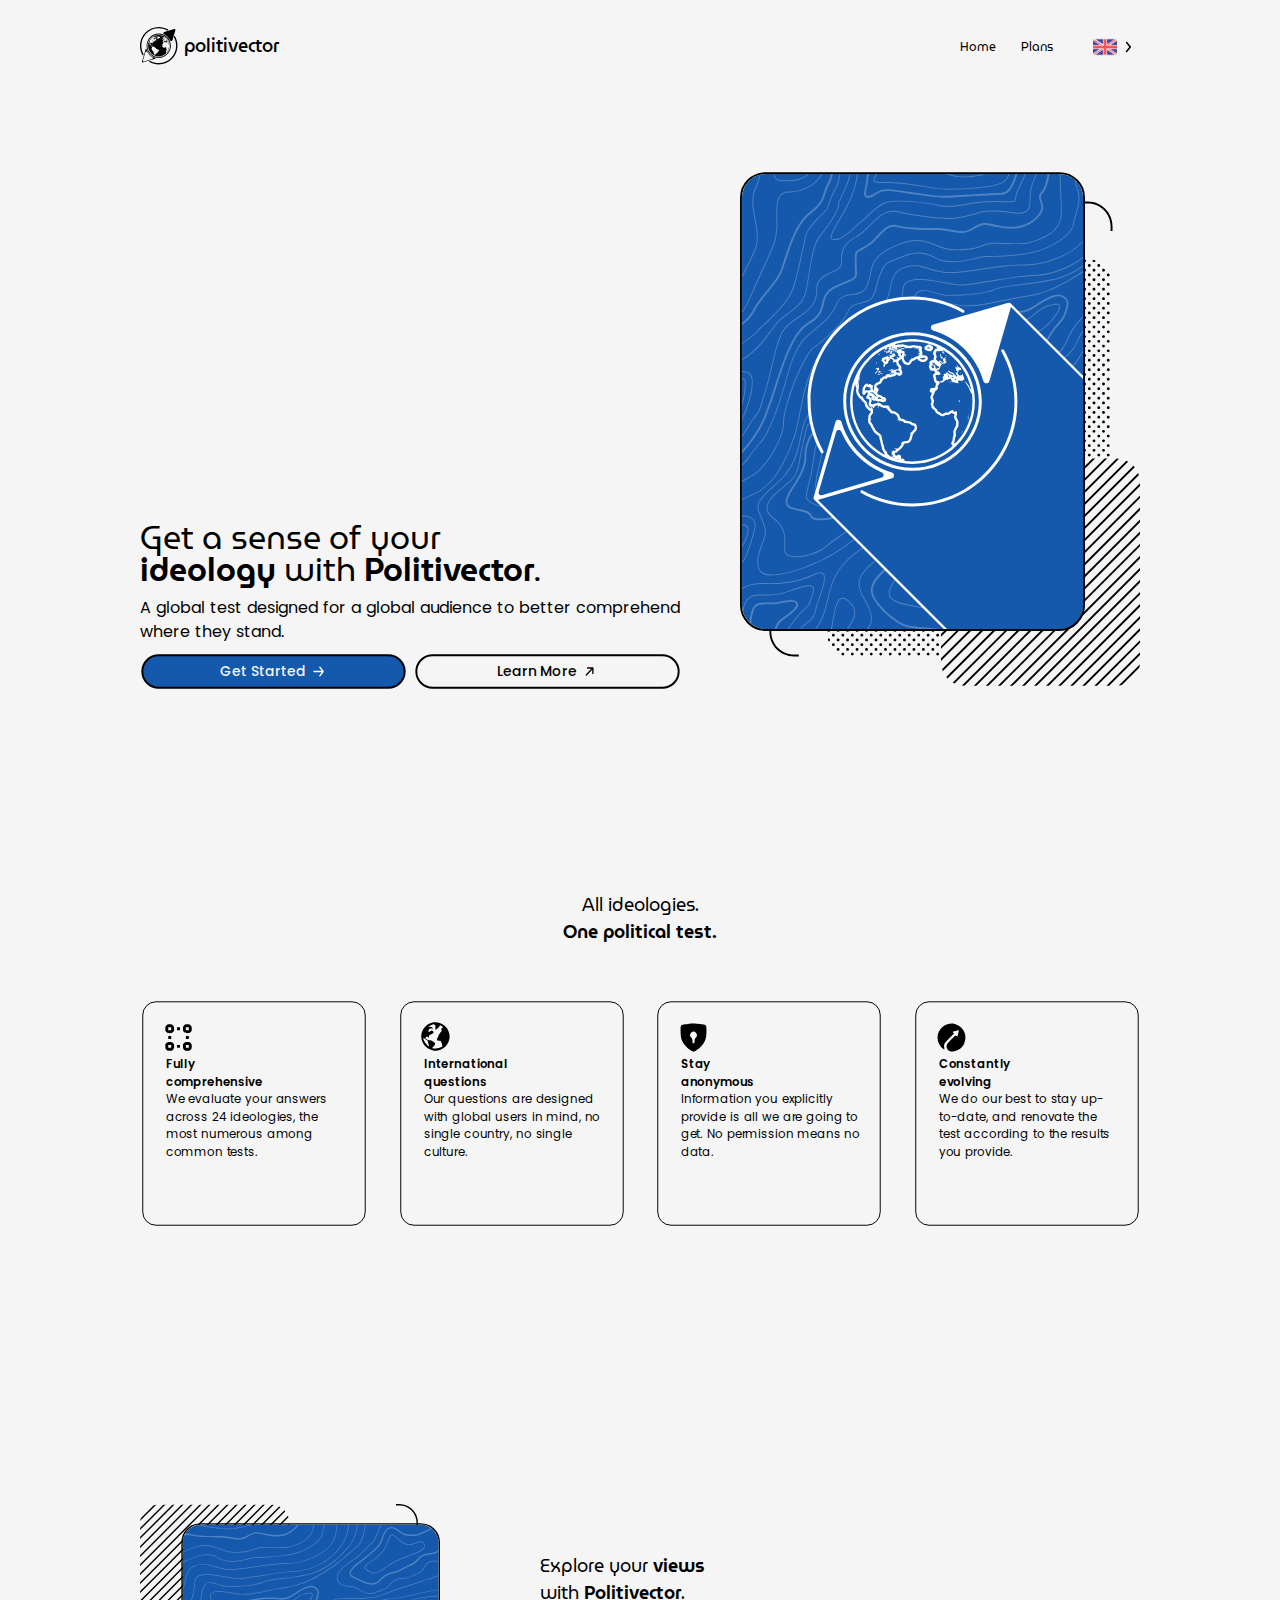
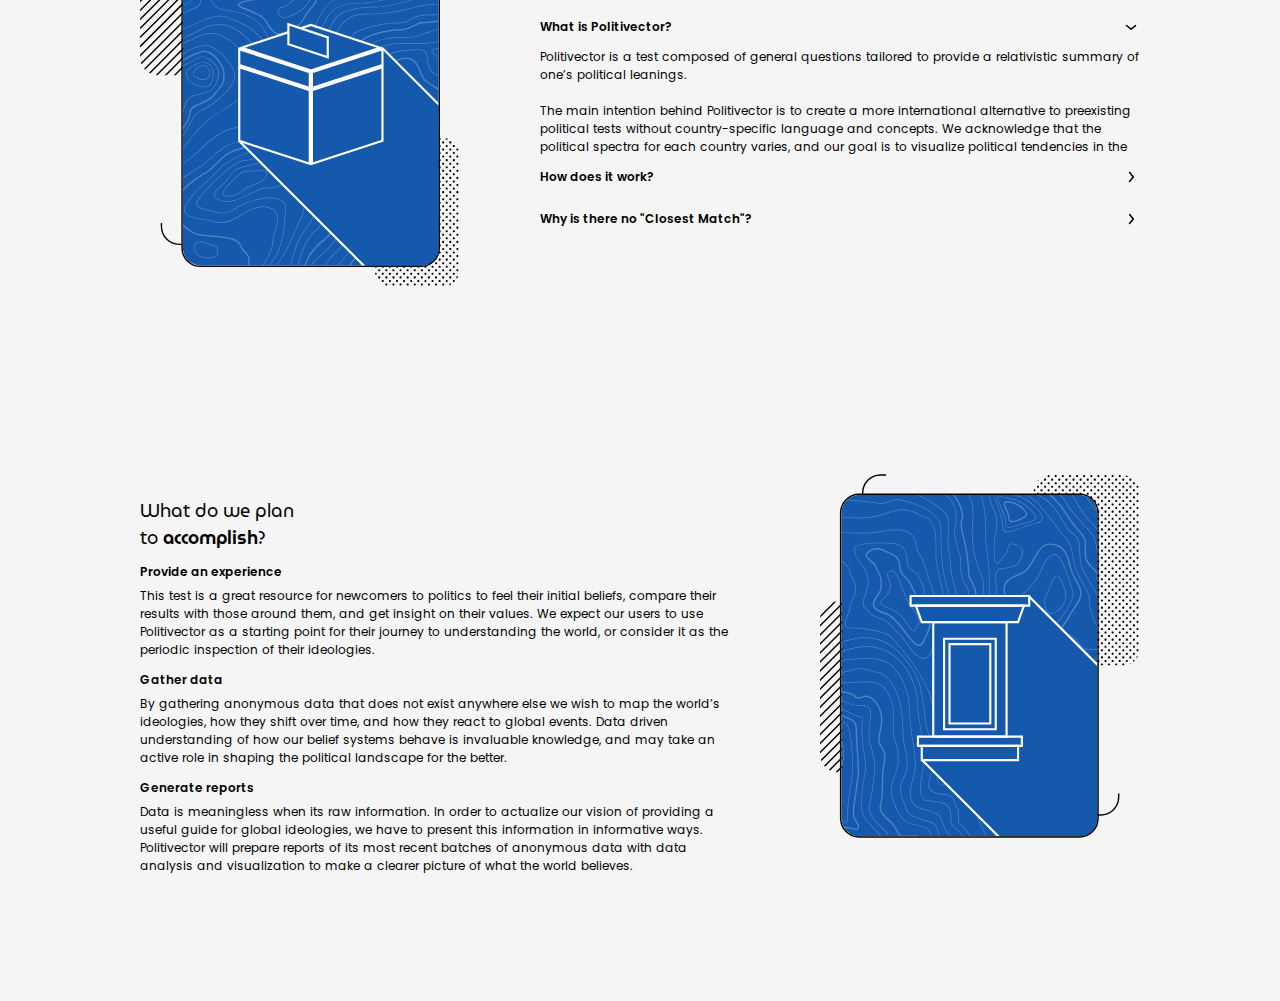
==== commit bcbbee12: "added goals section" ====
--- a/index.html
+++ b/index.html
@@ -224,6 +224,18 @@
                 </div>
             </div>
         </div>
+        <div id="goals"><h3>What do we plan<br>to <span class="semi-bold">accomplish</span>?</h3>
+            <div class="paragraph-item"><p class="semi-bold">Provide an experience</p>
+                <p>This test is a great resource for newcomers to politics to feel their initial beliefs, compare their results with those around them, and get insight on their values. We expect our users to use Politivector as a starting point for their journey to understanding the world, or consider it as the periodic inspection of their ideologies.</p></div>
+            <div class="paragraph-item"><p class="semi-bold">Gather data</p>
+                <p>By gathering anonymous data that does not exist anywhere else we wish to map the world’s ideologies, how they shift over time, and how they react to global events. Data driven understanding of how our belief systems behave is invaluable knowledge, and may take an active role in shaping the political landscape for the better.</p></div>
+            <div class="paragraph-item"><p class="semi-bold">Generate reports</p>
+                <p>Data is meaningless when its raw information. In order to actualize our vision of providing a useful guide for global ideologies, we have to present this information in informative ways. Politivector will prepare reports of its most recent batches of anonymous data with data analysis and visualization to make a clearer picture of what the world believes.</p></div>
+        </div>
+        <div id="visual-goals">
+            <object data="/assets/index/illustrations/desktop/visual-goals.svg" class="desktop"
+                    type="image/svg+xml"></object>
+        </div>
     </div>
 </body>
 </html>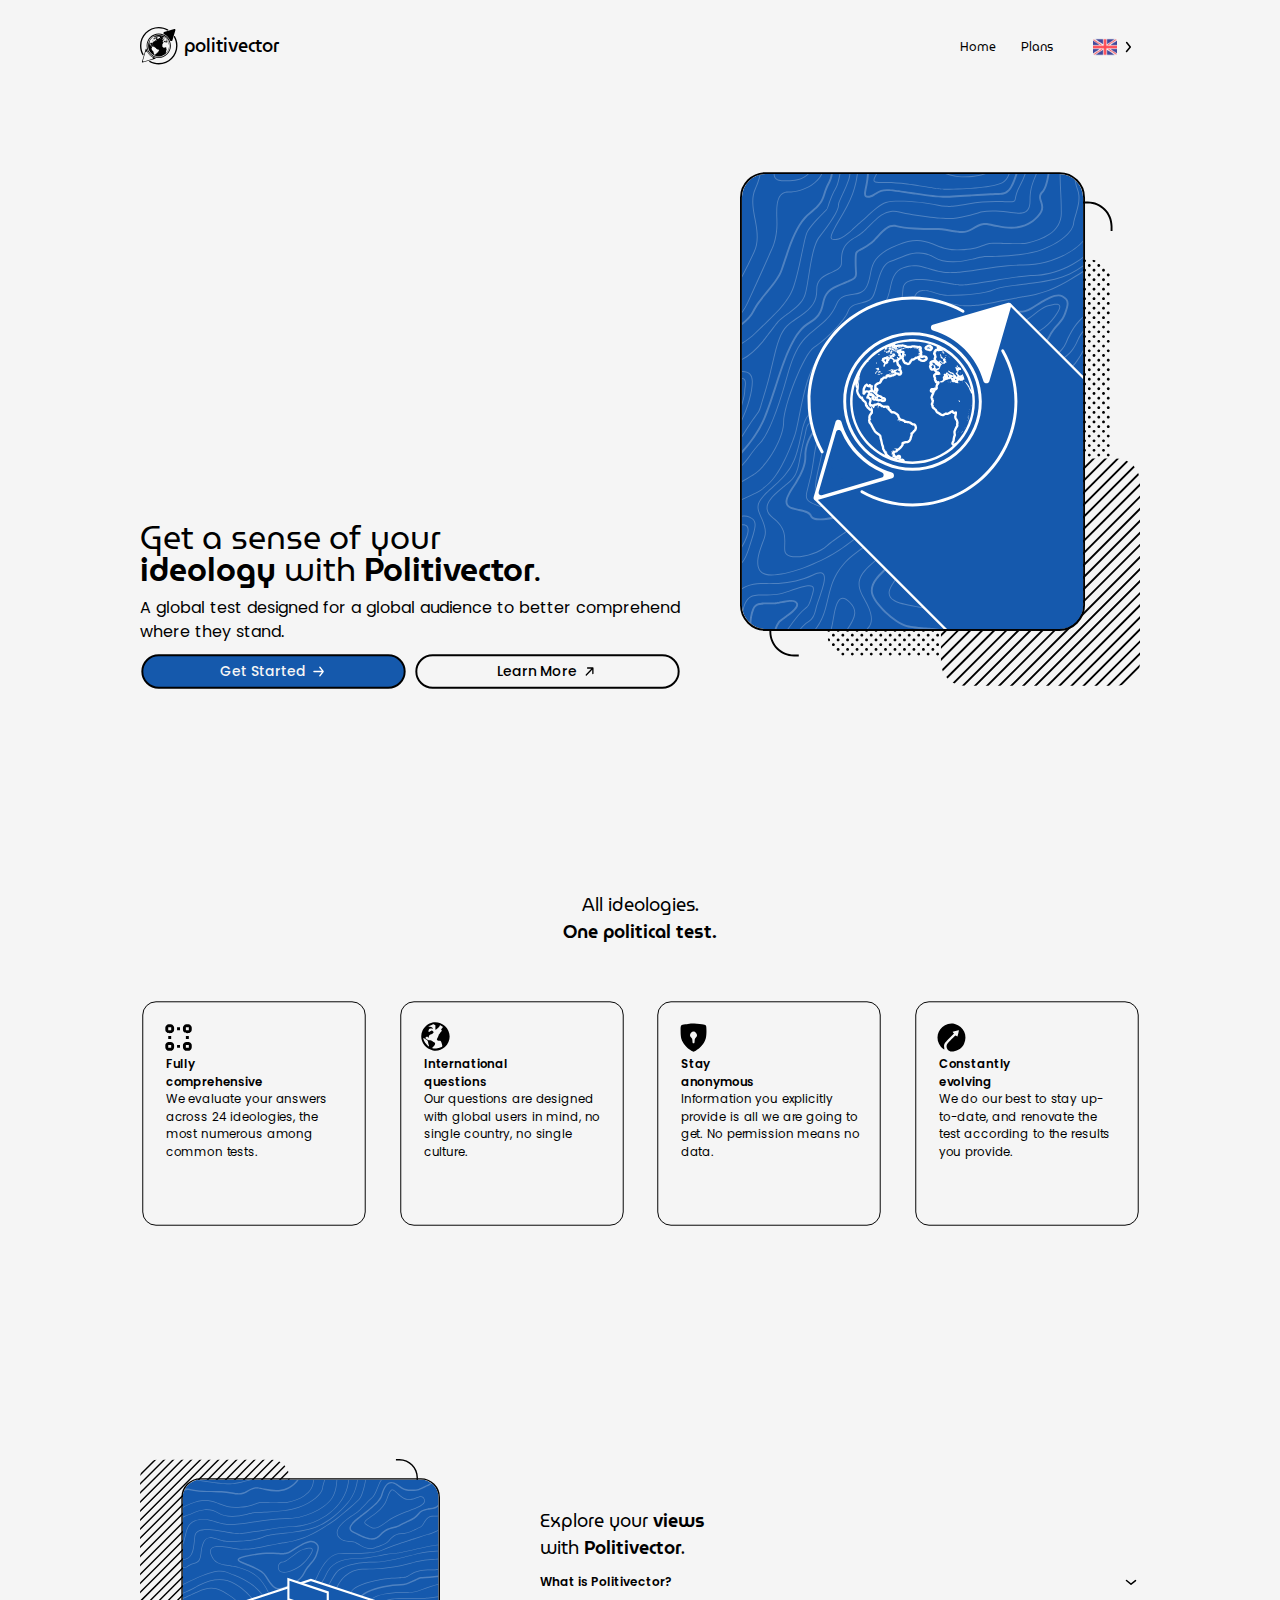
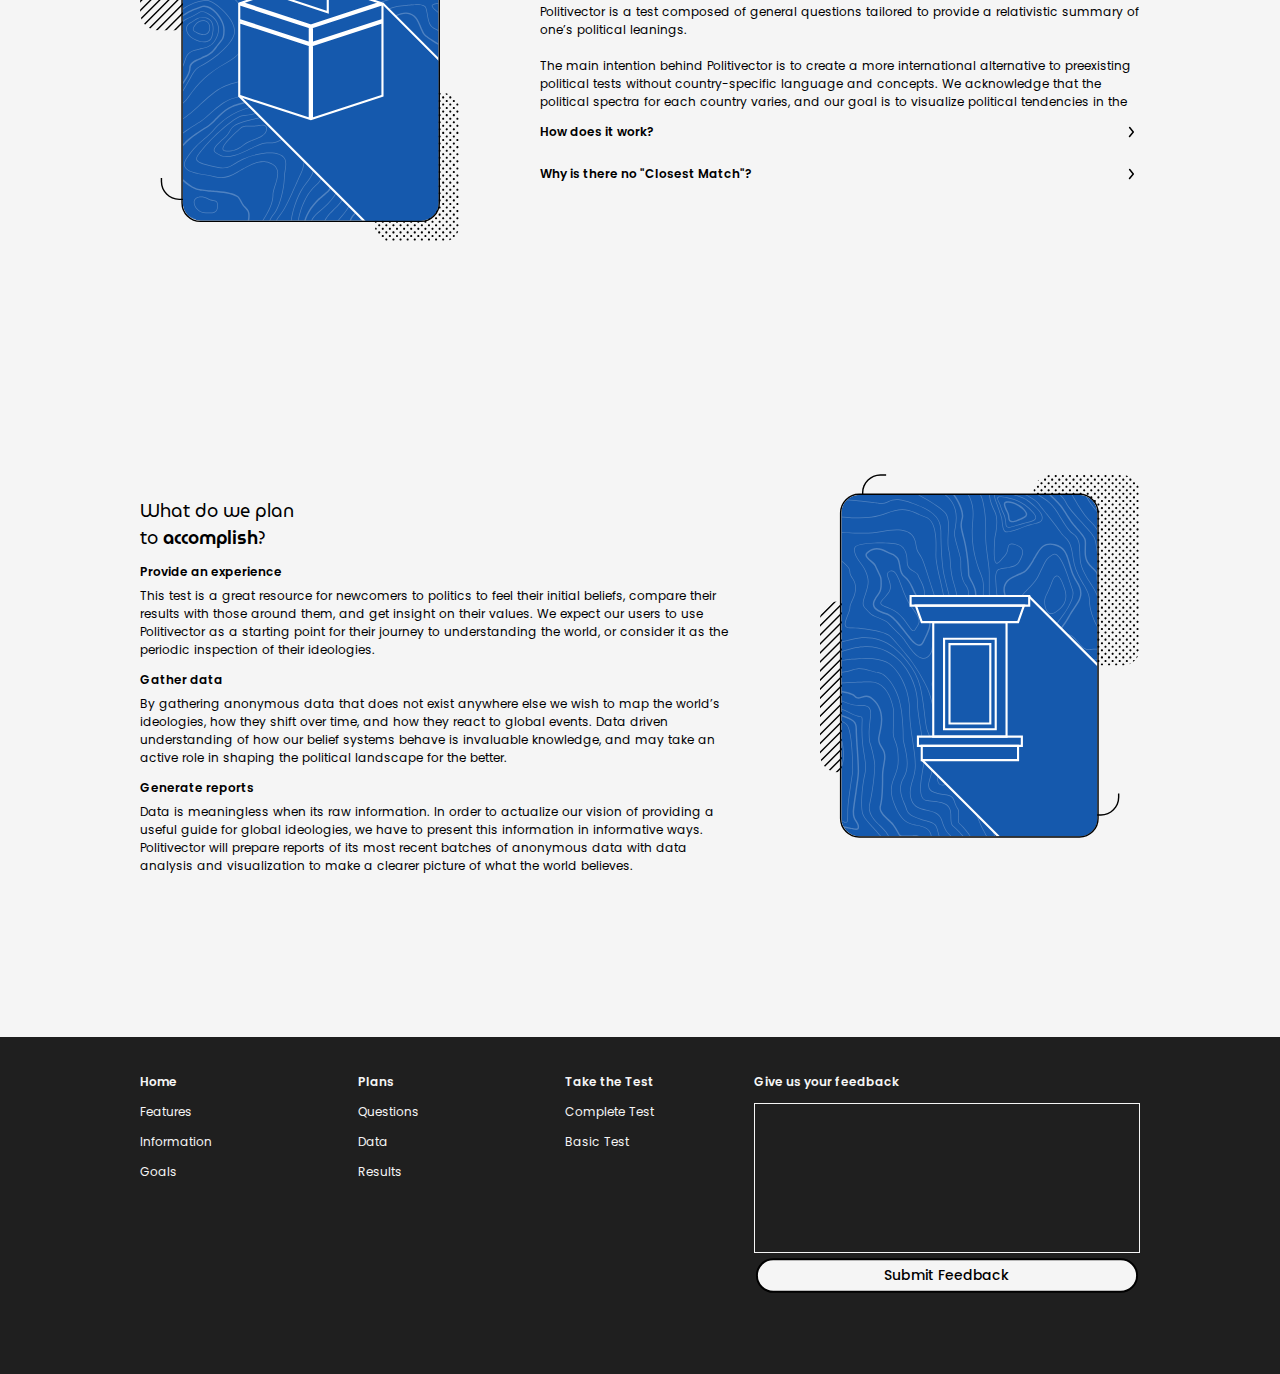
==== commit 92bc2f60: "added footer" ====
--- a/index.html
+++ b/index.html
@@ -226,16 +226,53 @@
         </div>
         <div id="goals"><h3>What do we plan<br>to <span class="semi-bold">accomplish</span>?</h3>
             <div class="paragraph-item"><p class="semi-bold">Provide an experience</p>
-                <p>This test is a great resource for newcomers to politics to feel their initial beliefs, compare their results with those around them, and get insight on their values. We expect our users to use Politivector as a starting point for their journey to understanding the world, or consider it as the periodic inspection of their ideologies.</p></div>
+                <p>This test is a great resource for newcomers to politics to feel their initial beliefs, compare their
+                    results with those around them, and get insight on their values. We expect our users to use
+                    Politivector as a starting point for their journey to understanding the world, or consider it as the
+                    periodic inspection of their ideologies.</p></div>
             <div class="paragraph-item"><p class="semi-bold">Gather data</p>
-                <p>By gathering anonymous data that does not exist anywhere else we wish to map the world’s ideologies, how they shift over time, and how they react to global events. Data driven understanding of how our belief systems behave is invaluable knowledge, and may take an active role in shaping the political landscape for the better.</p></div>
+                <p>By gathering anonymous data that does not exist anywhere else we wish to map the world’s ideologies,
+                    how they shift over time, and how they react to global events. Data driven understanding of how our
+                    belief systems behave is invaluable knowledge, and may take an active role in shaping the political
+                    landscape for the better.</p></div>
             <div class="paragraph-item"><p class="semi-bold">Generate reports</p>
-                <p>Data is meaningless when its raw information. In order to actualize our vision of providing a useful guide for global ideologies, we have to present this information in informative ways. Politivector will prepare reports of its most recent batches of anonymous data with data analysis and visualization to make a clearer picture of what the world believes.</p></div>
+                <p>Data is meaningless when its raw information. In order to actualize our vision of providing a useful
+                    guide for global ideologies, we have to present this information in informative ways. Politivector
+                    will prepare reports of its most recent batches of anonymous data with data analysis and
+                    visualization to make a clearer picture of what the world believes.</p></div>
         </div>
         <div id="visual-goals">
             <object data="/assets/index/illustrations/desktop/visual-goals.svg" class="desktop"
                     type="image/svg+xml"></object>
         </div>
     </div>
+    <footer>
+        <div id="footer">
+            <div class="footer-list">
+                <div class="footer-item"><a href="/" class="semi-bold">Home</a>
+                    <a href="/#features">Features</a>
+                    <a href="/#info">Information</a>
+                    <a href="/#goals">Goals</a>
+                </div>
+                <div class="footer-item">
+                    <a href="/future" class="semi-bold">Plans</a>
+                    <a href="/future/#questions">Questions</a>
+                    <a href="/future/#data">Data</a>
+                    <a href="/future/#results">Results</a>
+                </div>
+                <div class="footer-item">
+                    <a href="" class="semi-bold">Take the Test</a>
+                    <a href="#">Complete Test</a>
+                    <a href="#">Basic Test</a>
+                </div>
+            </div>
+            <div class="feedback-box">
+                <label for="feedback" class="semi-bold">Give us your feedback</label>
+                <form action="" method="post">
+                    <textarea id="feedback"></textarea>
+                    <input type="button" name="submit-feedback" value="Submit Feedback" class="button secondary"></form>
+            </div>
+        </div>
+    </footer>
 </body>
 </html>--- a/stylesheets/index/index.css
+++ b/stylesheets/index/index.css
@@ -75,6 +75,7 @@
   height: 30svh;
   min-height: 300px;
   max-height: 550px;
+  margin-top: 5svh;
 }
 
 #info {
@@ -89,6 +90,7 @@
   height: 100svh;
   min-height: 300px;
   max-height: 1000px;
+  margin-top: 7svh;
 }
 
 #visual-goals {
@@ -137,22 +139,24 @@
     grid-column: 1/span 2;
     order: 4;
     height: 70svh;
-    margin-top: 20svh;
+    margin-top: 15svh;
   }
   #info {
     grid-column: 3/span 3;
     order: 5;
     height: 70svh;
-    margin-top: 20svh;
+    margin-top: 15svh;
   }
   #goals {
     grid-column: 1/span 3;
     height: 70svh;
+    margin-top: 5svh;
   }
   #visual-goals {
     grid-column: 4/span 2;
     display: block;
     height: 70svh;
+    margin-top: 5svh;
   }
   footer {
     height: auto;
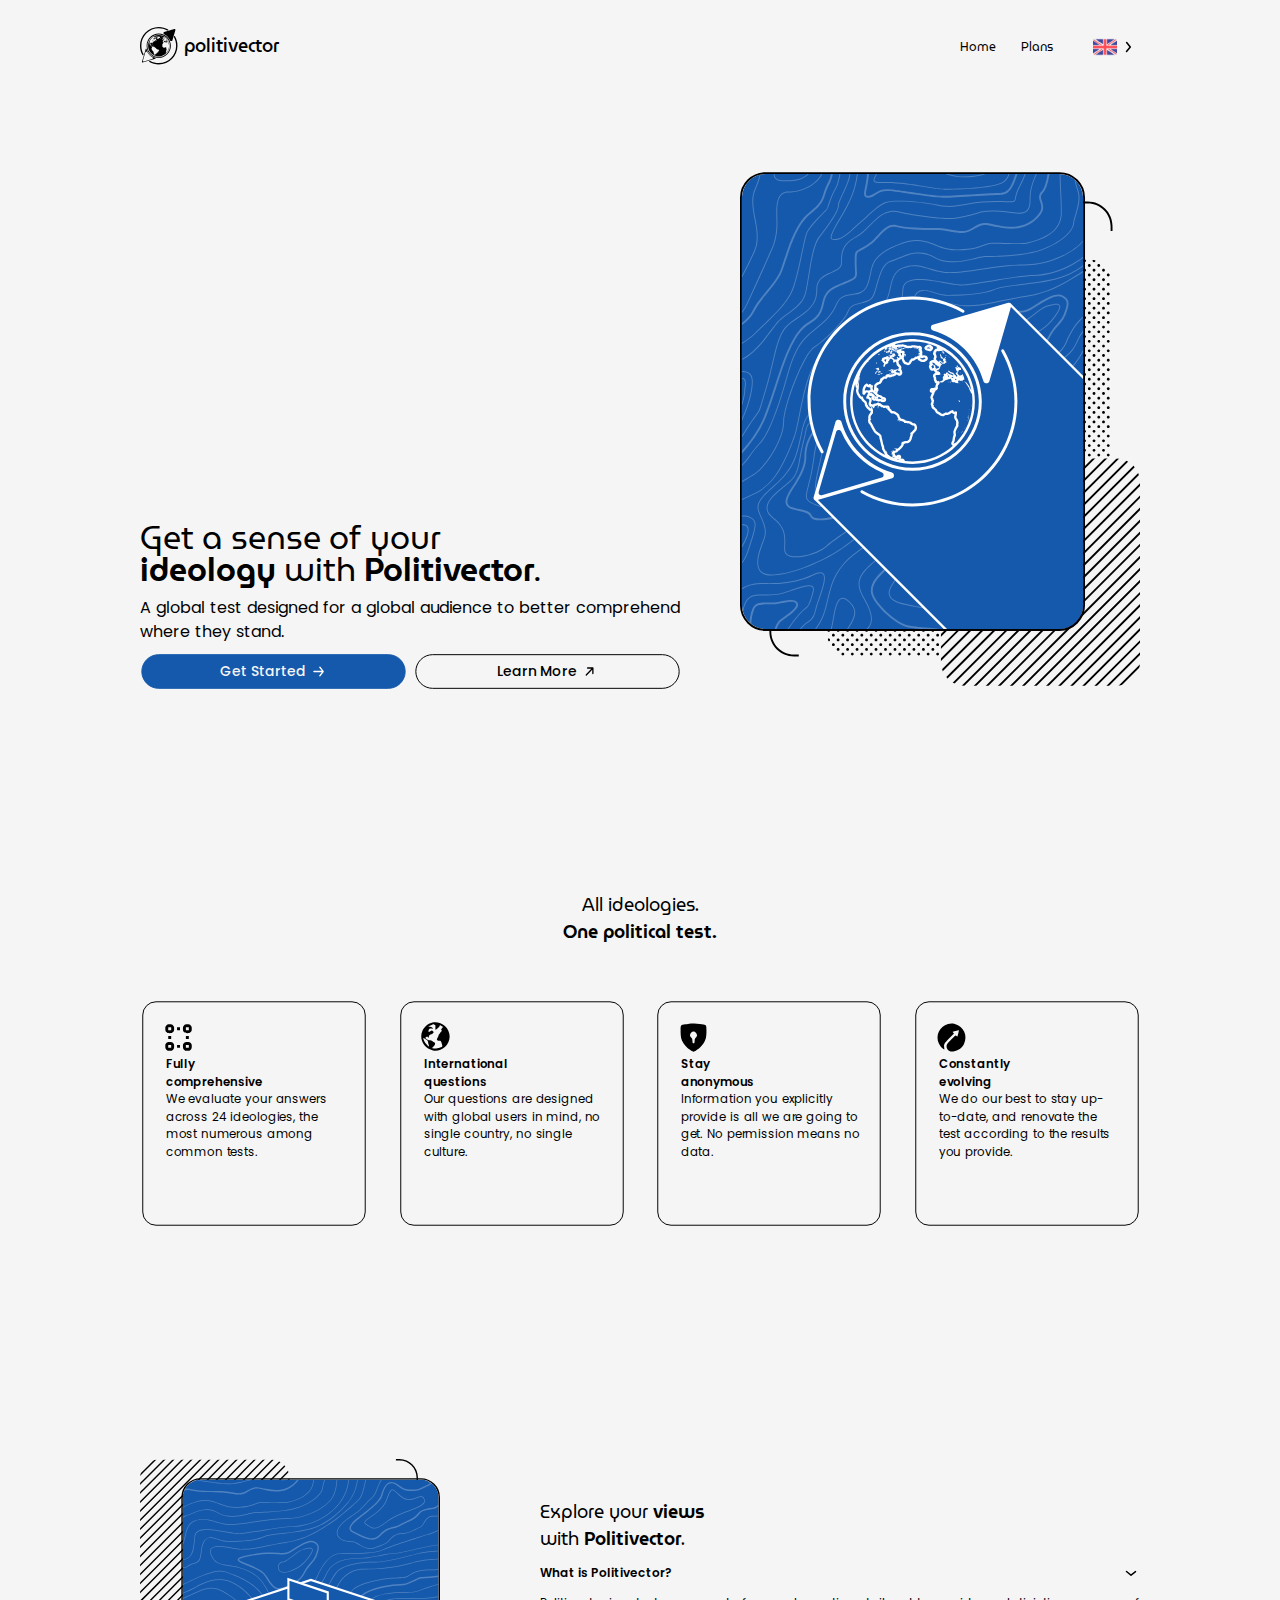
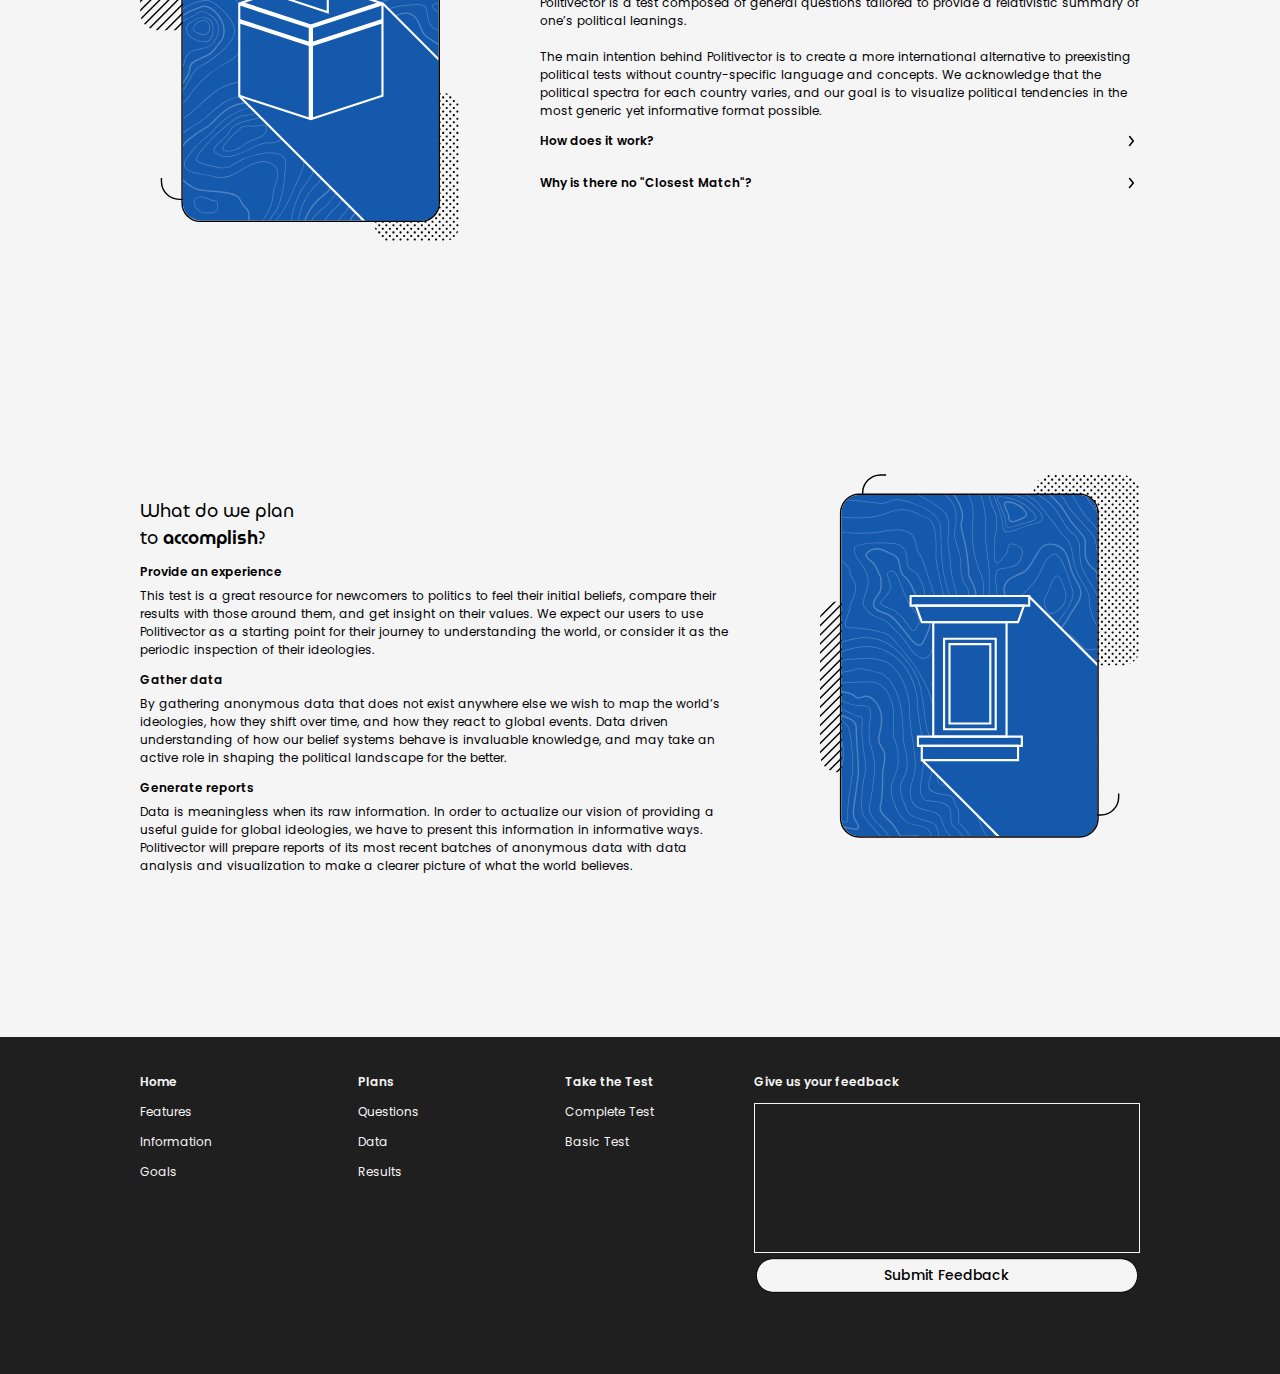
==== commit f3de0b89: "added data-locale and data-path attributes" ====
--- a/index.html
+++ b/index.html
@@ -12,8 +12,22 @@
     <script src="_scripts/_language.js" defer></script>
     <script src="_scripts/_variant_font.js" defer></script>
     <script src="_scripts/_accordion.js" defer></script>
+    <script src="_scripts/_select.js" defer></script>
 </head>
 <body>
+    <div id="select">
+        <div id="popup">
+            <svg id="popup-cancel" viewBox="0 0 24 24">
+                <rect x="9" y="9" width="12" height="1.25" rx=".95" ry=".95"></rect>
+            </svg>
+            <p class="semi-bold">Pick your test</p>
+            <button class="button primary no-arrow">Complete Test</button>
+            <p class="question-count">(120 questions)</p>
+            <p>or</p>
+            <button class="button secondary no-arrow">Basic Test</button>
+            <p class="question-count">(60 questions)</p></div>
+        <div id="overlay"></div>
+    </div>
     <div class="grid-container">
         <header id="nav">
             <div id="logo-container">
@@ -113,7 +127,7 @@
                 </svg>
                 <p id="type-logo">politivector</p>
             </div>
-            <svg id="menu-icon" viewBox="0 0 24 24" fill="black" class="closed">
+            <svg id="menu-icon" viewBox="0 0 24 24" fill="var(--clr-text-primary)" class="closed">
                 <rect class="line top" x="3" y="6" width="18" height="2" rx=".95" ry=".95"></rect>
                 <rect class="line middle" x="3" y="11" width="18" height="2" rx=".95" ry=".95"></rect>
                 <rect class="line bottom" x="3" y="16" width="18" height="2" rx=".95" ry=".95"></rect>
@@ -121,21 +135,22 @@
         </header>
         <div id="menu">
             <ul id="menu-list">
-                <li><a class="link" href="/">Home</a></li>
-                <li><a class="link" href="/future">Plans</a></li>
+                <li><a class="link" href="index.html">Home</a></li>
+                <li><a class="link" href="plans.html">Plans</a></li>
                 <li>
-                    <div id="language-selector">
+                    <div id="language-selector" data-locale="en" data-path="/">
                         <!-- Generated by JS -->
                     </div>
                 </li>
             </ul>
         </div>
-        <div id="banner"><h1>Get a sense of your <br><span class="semi-bold">ideology</span> with <span
-                class="semi-bold">Politivector</span>.</h1>
+        <div id="banner">
+            <h1>Get a sense of your <br><span class="semi-bold">ideology</span> with <span class="semi-bold">Politivector</span>.
+            </h1>
             <h2>A global test designed for a global audience to better comprehend where they stand.</h2>
             <div class="button-container">
-                <button class="button primary">Get Started</button>
-                <button class="button secondary">Learn More</button>
+                <button id="get-started" class="button primary">Get Started</button>
+                <button class="button secondary" onclick="window.location.href = 'plans.html'">Learn More</button>
             </div>
         </div>
         <div id="hero">
@@ -249,16 +264,16 @@
     <footer>
         <div id="footer">
             <div class="footer-list">
-                <div class="footer-item"><a href="/" class="semi-bold">Home</a>
-                    <a href="/#features">Features</a>
-                    <a href="/#info">Information</a>
-                    <a href="/#goals">Goals</a>
+                <div class="footer-item"><a href="index.html" class="semi-bold">Home</a>
+                    <a href="index.html#features">Features</a>
+                    <a href="index.html#info">Information</a>
+                    <a href="index.html#goals">Goals</a>
                 </div>
                 <div class="footer-item">
-                    <a href="/future" class="semi-bold">Plans</a>
-                    <a href="/future/#questions">Questions</a>
-                    <a href="/future/#data">Data</a>
-                    <a href="/future/#results">Results</a>
+                    <a href="plans.html" class="semi-bold">Plans</a>
+                    <a href="plans.html#questions">Questions</a>
+                    <a href="plans.html#data">Data</a>
+                    <a href="plans.html#results">Results</a>
                 </div>
                 <div class="footer-item">
                     <a href="" class="semi-bold">Take the Test</a>
